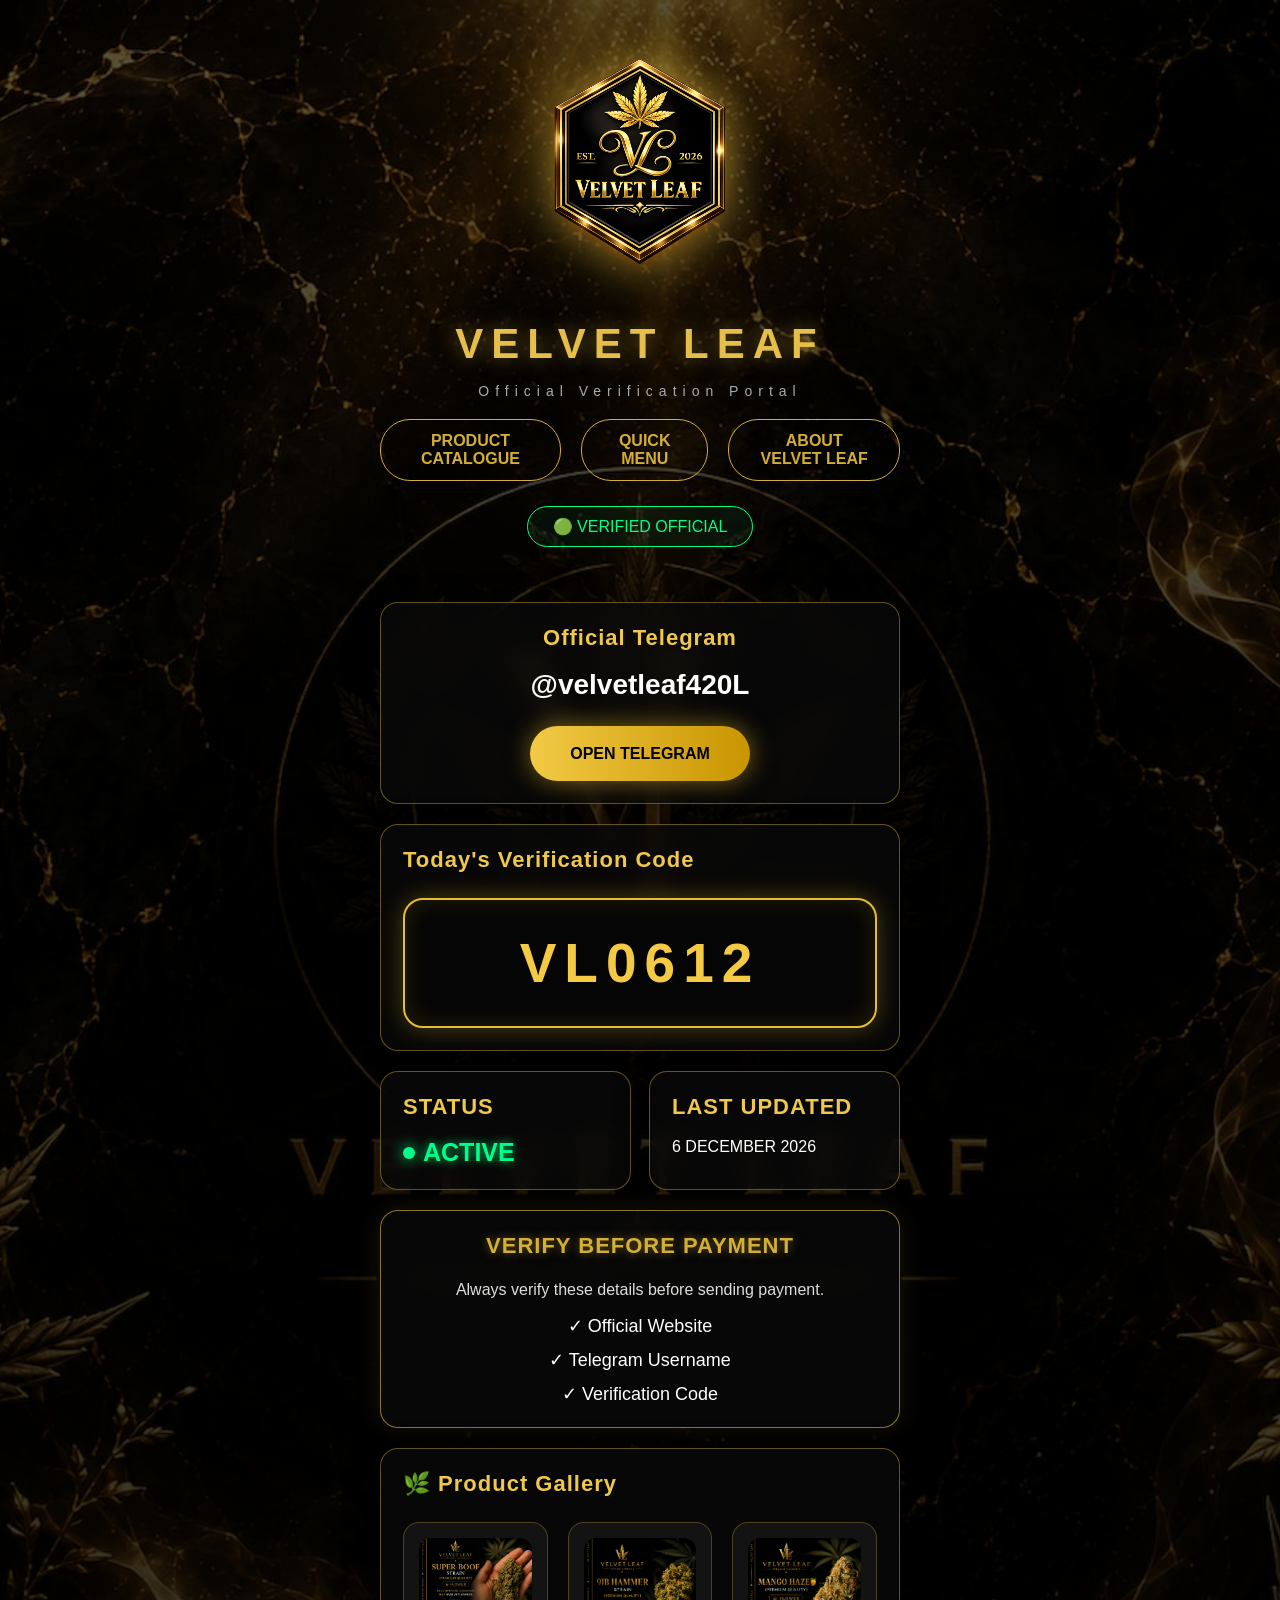
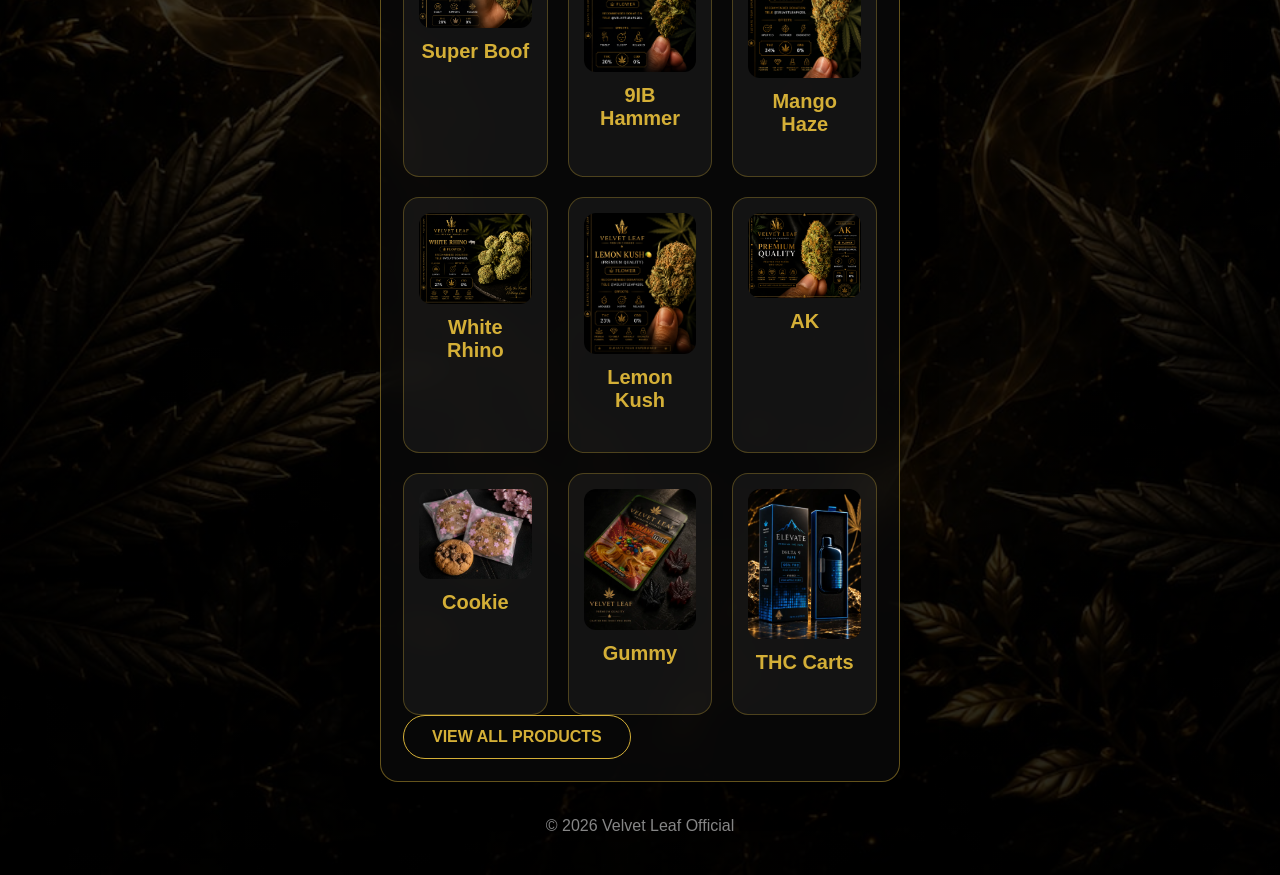
==== index.html @ d2484ee5 "Add product catalogue to homepage" ====
<!DOCTYPE html>
<html lang="en">
<head>
<meta charset="UTF-8">
<meta name="viewport" content="width=device-width, initial-scale=1.0">

<title>Velvet Leaf | Official Verification</title>

<meta name="description" content="Velvet Leaf official website. Verify official information and browse our product catalogue.">

<meta property="og:title" content="Velvet Leaf | Official Verification">
<meta property="og:description" content="Velvet Leaf official website. Verify official information and browse our product catalogue.">
<meta property="og:image" content="https://officialvelvetleaf.com/velvet-logo.png">
<meta property="og:url" content="https://officialvelvetleaf.com/">
<meta property="og:type" content="website">

<link rel="icon" type="image/png" href="velvet-logo.png">

<link rel="stylesheet" href="style.css">

<script type="application/ld+json">
{
  "@context": "https://schema.org",
  "@type": "WebSite",
  "name": "Velvet Leaf",
  "url": "https://officialvelvetleaf.com/"
}
</script>

</head>

<body>

<div class="container">

<header>

<img class="logo" src="velvet-logo.png" alt="Velvet Leaf">

<h1>
VELVET LEAF
</h1>

<p>
Official Verification Portal
</p>

<div class="nav-buttons">

<a href="/products" class="gold-btn">
PRODUCT CATALOGUE
</a>

<a href="/menu" class="gold-btn">
QUICK MENU
</a>

<a href="/about.html" class="gold-btn">
ABOUT VELVET LEAF
</a>

</div>

<div class="verified">
🟢 VERIFIED OFFICIAL
</div>

</header>

<section class="card telegram-card">

<h2>
Official Telegram
</h2>

<h3>
@velvetleaf420L
</h3>

<a class="telegram-btn" href="https://t.me/velvetleaf420L">
OPEN TELEGRAM
</a>

</section>

<section class="card">

<h2>
Today's Verification Code
</h2>

<div class="code-box" id="daily-code">
Loading...
</div>

</section>

<section class="status-grid">

<div class="card status-card">

<h2>
STATUS
</h2>

<p class="active">
<span class="status-dot"></span> ACTIVE
</p>

</div>

<div class="card status-card">

<h2>
LAST UPDATED
</h2>

<p id="updated-date">
Loading...
</p>

</div>

</section>

<section class="card verify-card">

<h2>
VERIFY BEFORE PAYMENT
</h2>

<p>
Always verify these details before sending payment.
</p>

<ul>

<li>✓ Official Website</li>

<li>✓ Telegram Username</li>

<li>✓ Verification Code</li>

</ul>

</section>

<section class="card">

<h2>🌿 Product Gallery</h2>

<div class="product-grid">

<div class="product">
<a href="/products" aria-label="View Super Boof in product catalogue">
<img src="super-boof.jpg" alt="Super Boof">
</a>
<h3>Super Boof</h3>
</div>

<div class="product">
<a href="/products" aria-label="View 9IB Hammer in product catalogue">
<img src="9ib-hammer.jpg" alt="9IB Hammer">
</a>
<h3>9IB Hammer</h3>
</div>

<div class="product">
<a href="/products" aria-label="View Mango Haze in product catalogue">
<img src="mango-haze.jpg" alt="Mango Haze">
</a>
<h3>Mango Haze</h3>
</div>

<div class="product">
<a href="/products" aria-label="View White Rhino in product catalogue">
<img src="white-rhino.jpg" alt="White Rhino">
</a>
<h3>White Rhino</h3>
</div>

<div class="product">
<a href="/products" aria-label="View Lemon Kush in product catalogue">
<img src="lemon-kush.jpg" alt="Lemon Kush">
</a>
<h3>Lemon Kush</h3>
</div>

<div class="product">
<a href="/products" aria-label="View AK in product catalogue">
<img src="ak.jpg" alt="AK">
</a>
<h3>AK</h3>
</div>

<div class="product">
<a href="/products" aria-label="View Cookie in product catalogue">
<img src="cookie.jpg" alt="Cookie">
</a>
<h3>Cookie</h3>
</div>

<div class="product">
<a href="/products" aria-label="View Gummy in product catalogue">
<img src="gummy.jpg" alt="Gummy">
</a>
<h3>Gummy</h3>
</div>

<div class="product">
<a href="/products" aria-label="View THC Carts in product catalogue">
<img src="thc-carts.jpg" alt="THC Carts">
</a>
<h3>THC Carts</h3>
</div>

</div>

<a href="/products" class="gold-btn">
VIEW ALL PRODUCTS
</a>

</section>

<footer>

© 2026 Velvet Leaf Official

</footer>

</div>

<script src="script.js"></script>

</body>

</html>
---- style.css ----
*{
    margin:0;
    padding:0;
    box-sizing:border-box;
}

body{

    min-height:100vh;

    background:
linear-gradient(
rgba(0,0,0,0.65),
rgba(0,0,0,0.85)
),
url("background.jpg");

background-size: cover;
background-position: center top;
background-repeat: no-repeat;

    font-family:
    Arial,
    Helvetica,
    sans-serif;

    color:white;

    display:flex;
    justify-content:center;

    padding:40px 18px;

}


.container{

    width:100%;
    max-width:520px;

}


/* HEADER */

header{

    text-align:center;

    margin-bottom:55px;

}


.logo{

width:280px;
height:auto;

    filter:
    drop-shadow(0 0 20px #d9b441);

    margin-bottom:15px;

}


h1{

    font-size:42px;

    letter-spacing:8px;

    color:#e6bf4b;

    text-shadow:
    0 0 20px rgba(230,191,75,.5);

}


header p{

    margin-top:15px;

    letter-spacing:6px;

    color:#aaa;

    font-size:14px;

}


.verified{

    margin-top:25px;

    display:inline-block;

    padding:10px 25px;

    border-radius:30px;

    border:1px solid #00ff88;

    color:#00ff88;

    background:
    rgba(0,255,136,.05);

}



/* CARDS */


.card{

background:rgba(10,10,10,0.72);

backdrop-filter:blur(12px);
-webkit-backdrop-filter:blur(12px);

border:1px solid rgba(212,175,55,0.45);

border-radius:18px;

padding:22px;

margin-bottom:20px;

box-shadow:
0 10px 35px rgba(0,0,0,0.45);

}


.card h2{

    color:#f0c84b;

    font-size:22px;

    margin-bottom:18px;

    letter-spacing:1px;

}


.card h3{

    font-size:28px;

    margin-bottom:25px;

}



/* TELEGRAM BUTTON */


.telegram-btn{

    display:inline-flex;

    justify-content:center;

    align-items:center;

    width:220px;

    height:55px;

    border-radius:40px;

    background:
    linear-gradient(
    90deg,
    #f2ca45,
    #c99500
    );

    color:#000;

    font-weight:bold;

    text-decoration:none;

    box-shadow:
    0 0 25px rgba(240,190,40,.5);

}

.telegram-card{
    text-align:center;
}

/* CODE */


.code-box{

    margin-top:25px;

    height:130px;

    display:flex;

    align-items:center;

    justify-content:center;

    border-radius:20px;

    border:2px solid #e5bd32;

    background:#050505;

    color:#f4ca45;

    font-size:55px;

    font-weight:bold;

    letter-spacing:8px;

    box-shadow:
    inset 0 0 25px rgba(240,190,40,.15),
    0 0 25px rgba(240,190,40,.3);

}



/* STATUS */


.status-grid{

    display:grid;

    grid-template-columns:1fr 1fr;

    gap:18px;

}


.active{
    color:#00ff88;
    font-size:25px;
    font-weight:bold;
    display:flex;
    align-items:center;
    gap:8px;
    text-shadow:
    0 0 10px rgba(0,255,136,0.8);
}
.status-dot{
    width:12px;
    height:12px;
    background:#00ff88;
    border-radius:50%;
    display:inline-block;
    vertical-align:middle;
    box-shadow:0 0 15px #00ff88;
    animation:pulse 1.5s infinite;
}

@keyframes pulse{
    0%{
        transform:scale(1);
        opacity:1;
    }
    50%{
        transform:scale(1.4);
        opacity:.5;
    }
    100%{
        transform:scale(1);
        opacity:1;
    }
}

.verify-card{
    background:rgba(10,10,10,0.75);
    backdrop-filter:blur(12px);
    -webkit-backdrop-filter:blur(12px);
    border:1px solid rgba(212,175,55,0.65);
    border-radius:18px;
    padding:22px;
    box-shadow:
    0 0 25px rgba(212,175,55,0.12);
}

    .verify-card h2{
    color:#d4af37;
    text-shadow:0 0 10px rgba(212,175,55,.5);
    text-align:center;
}
        

    .verify-card p{
    text-align:center;

    color:#ddd;

    line-height:1.6;

}

.telegram-card h2,
.telegram-card h3{
    text-align:center;
}

.verify-card ul{
    padding-left:0;
    text-align:center;
    
}

.verify-card li{

    text-align:center;
    list-style:none;
    
    margin-top:12px;

    font-size:18px;

}



footer{

    text-align:center;

    color:#888;

    margin-top:35px;

}



/* MOBILE FIX */

@media(max-width:600px){

    body{
  background-image:
  linear-gradient(
  rgba(0,0,0,0.65),
  rgba(0,0,0,0.85)
  ),
  url("background.jpg") !important;

  background-size: cover;
  background-position: center top;
  background-repeat: no-repeat;
}


body{

    padding:25px 14px;

}


.logo{

    width:280px !important;
    max-width:90vw;
    height:auto;
}

.product-grid{
    grid-template-columns: 1fr !important;
}
    
h1{

    font-size:30px;

    letter-spacing:5px;

}


.card{

    padding:24px;

    border-radius:22px;

}


.card h2{

    font-size:20px;

}


.card h3{

    font-size:24px;

}


.code-box{
    background:rgba(0,0,0,0.75);
    border:2px solid rgba(212,175,55,0.9);
    border-radius:16px;
    height:120px;
    padding:28px 20px;
    text-align:center;
    font-size:42px;
    font-weight:800;
    letter-spacing:8px;
    color:#d4af37;
    text-shadow:
    0 0 10px rgba(212,175,55,0.8);
    box-shadow:
    inset 0 0 25px rgba(212,175,55,0.15),
    0 0 25px rgba(212,175,55,0.35);
}

    width:100%;

}


}
/* iOS SAFARI FINAL FIX */

html,body{
    width:100%;
    max-width:100%;
    overflow-x:hidden;
}

@media(max-width:600px){

.container{
    width:100%;
    max-width:100%;
}

header{
    width:100%;
    padding:0 15px;
}

.logo{
    font-size:45px;
}

h1{
    font-size:28px;
    letter-spacing:3px;
    white-space:nowrap;
}

header p{
    font-size:12px;
    letter-spacing:3px;
}

.verified{
    font-size:14px;
    padding:8px 18px;
}

.card{
    width:100%;
}

}

/* LOGO DESKTOP FIX */

.logo{
    display:block;
    width:260px;
    max-width:80%;
    margin:0 auto 20px auto;
}

header{
    text-align:center;
}
/* PREMIUM LOGO EFFECT */

.logo{
    filter: drop-shadow(0 0 25px rgba(212,175,55,0.8));
    animation: logoGlow 3s ease-in-out infinite;
}

@keyframes logoGlow{

    0%{
        filter: drop-shadow(0 0 15px rgba(212,175,55,0.5));
    }

    50%{
        filter: drop-shadow(0 0 35px rgba(212,175,55,1));
    }

    100%{
        filter: drop-shadow(0 0 15px rgba(212,175,55,0.5));
    }

}
/* PREMIUM BACKGROUND */

/* PREMIUM BACKGROUND */

body{
background-image:
linear-gradient(
rgba(0,0,0,0.65),
rgba(0,0,0,0.85)
),
url("background.jpg");

background-size:cover;
background-position:center top;
background-repeat:no-repeat;
}

.product-grid{
display:grid;
grid-template-columns:repeat(auto-fit,minmax(140px,1fr));
gap:20px;
margin-top:25px;
}

.product{
background:rgba(255,255,255,.05);
border:1px solid rgba(212,175,55,.3);
border-radius:16px;
padding:15px;
text-align:center;
transition:.3s;
}

.product:hover{
transform:translateY(-5px);
border-color:#d4af37;
}

.product img{
width:100%;
border-radius:12px;
display:block;
}

.product h3{
margin-top:12px;
color:#d4af37;
font-size:20px;
}

.gold-link {
    color: #d4af37;
    text-decoration: none;
    font-weight: 600;
    transition: 0.3s ease;
}

.gold-link:hover {
    color: #ffd700;
    text-shadow: 0 0 10px #d4af37;
}

.nav-buttons{
display:flex;
justify-content:center;
gap:20px;
margin-top:20px;
}

.gold-btn{
display:inline-block;
padding:12px 28px;
border:1px solid #d4af37;
border-radius:30px;
color:#d4af37;
text-decoration:none;
font-weight:600;
transition:0.3s ease;
}

.gold-btn:hover{
background:#d4af37;
color:#000;
box-shadow:0 0 15px #d4af37;
}

.menu-image{
display:flex;
justify-content:center;
margin:30px auto;
}

.menu-image img{
width:90%;
max-width:600px;
border-radius:16px;
border:1px solid #d4af37;
box-shadow:0 0 20px rgba(212,175,55,0.3);
}

@media (max-width:600px){

.menu-image img{
width:100%;
max-width:100%;
height:auto;
border-radius:12px;
}

.menu-image{
margin:20px auto;
padding:0 10px;
}

html {
  scroll-behavior: smooth;
}

.menu-section {
  border-bottom: 1px solid rgba(212, 175, 55, 0.5);
  padding-bottom: 25px;
  margin-bottom: 25px;
}

.menu-item {
  transition: all 0.3s ease;
}

.menu-item:hover {
  transform: translateY(-5px);
  box-shadow: 0 8px 25px rgba(212, 175, 55, 0.35);
}

body {
  font-family: "Inter", Arial, sans-serif;
}

h1, h2, h3 {
  font-family: "Playfair Display", Georgia, serif;
  letter-spacing: 1px;
}

body {
  background-color: #000;
  background-image:
    radial-gradient(circle, rgba(212,175,55,0.12) 1px, transparent 1px);
  background-size: 45px 45px;
}

.gold-btn {
  transition: all 0.3s ease;
}

.gold-btn:hover {
  transform: translateY(-5px);
  box-shadow: 0 8px 25px rgba(212,175,55,0.35);
}
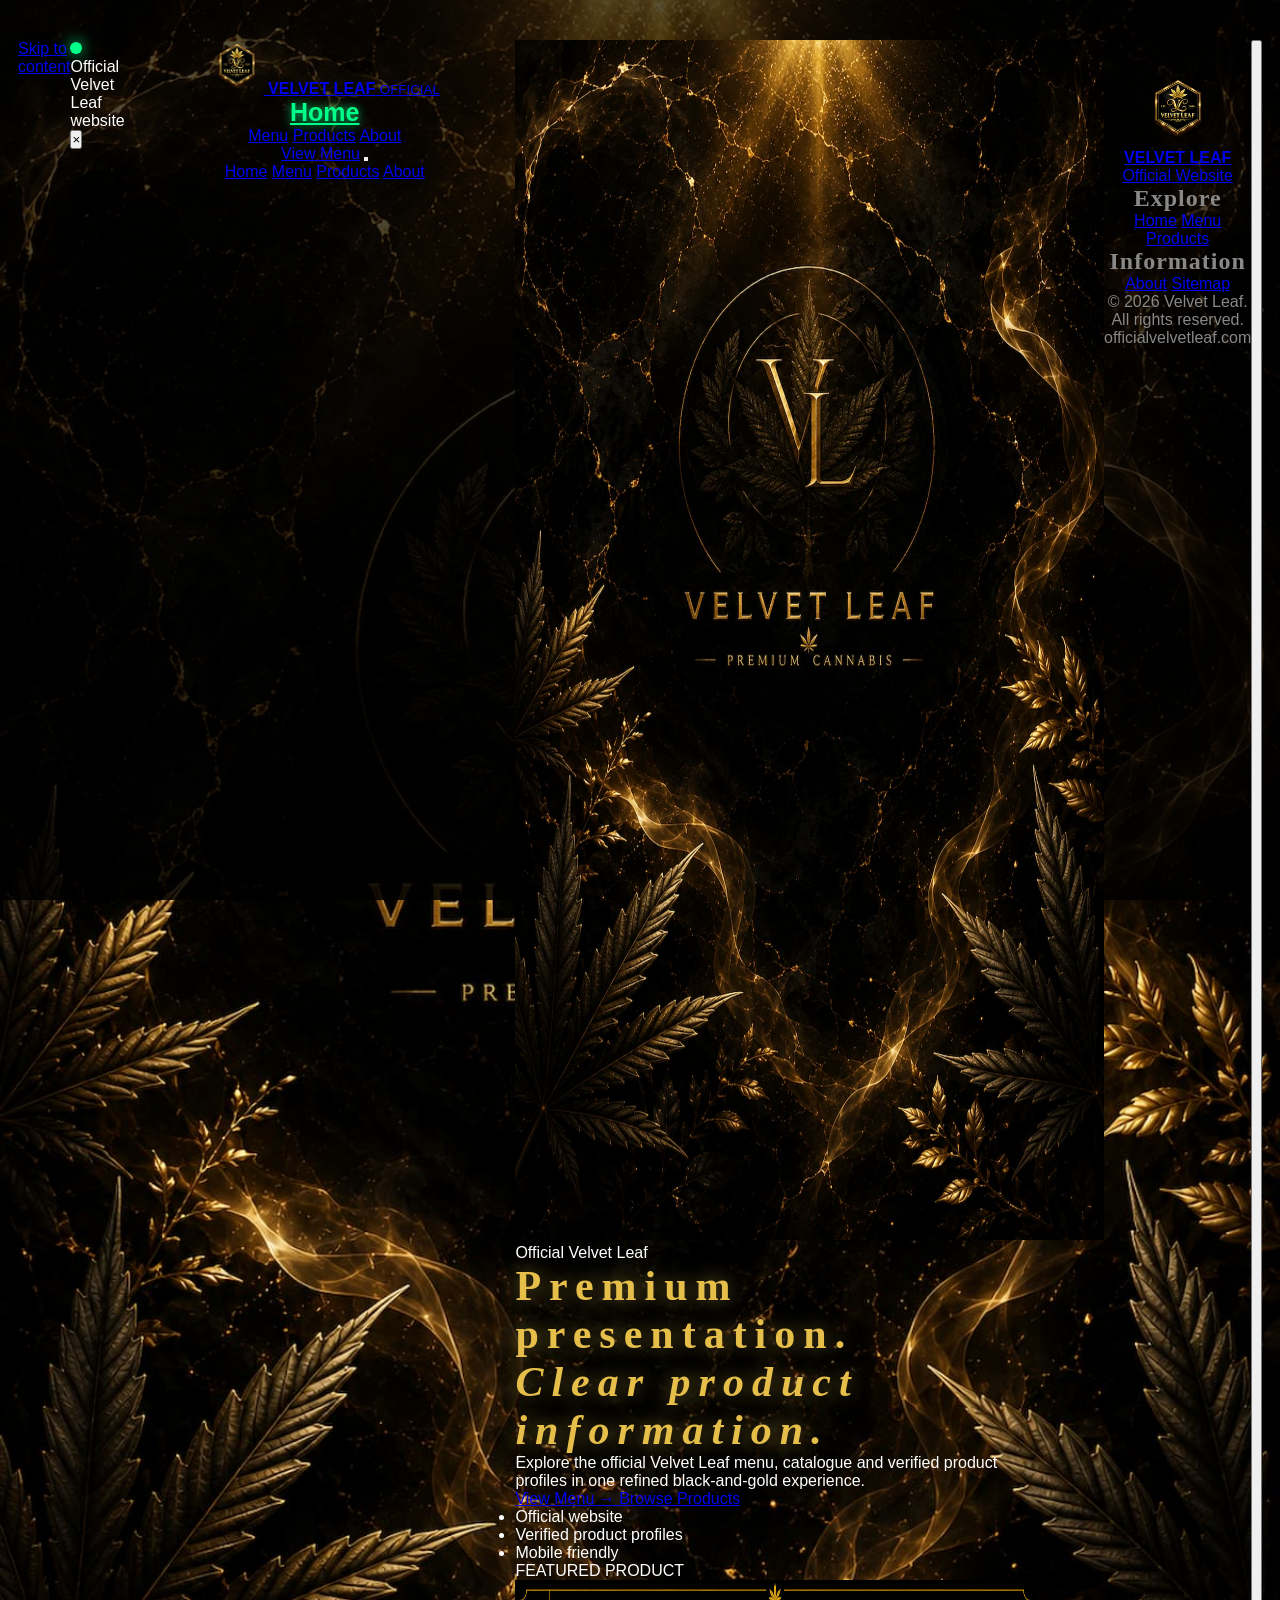
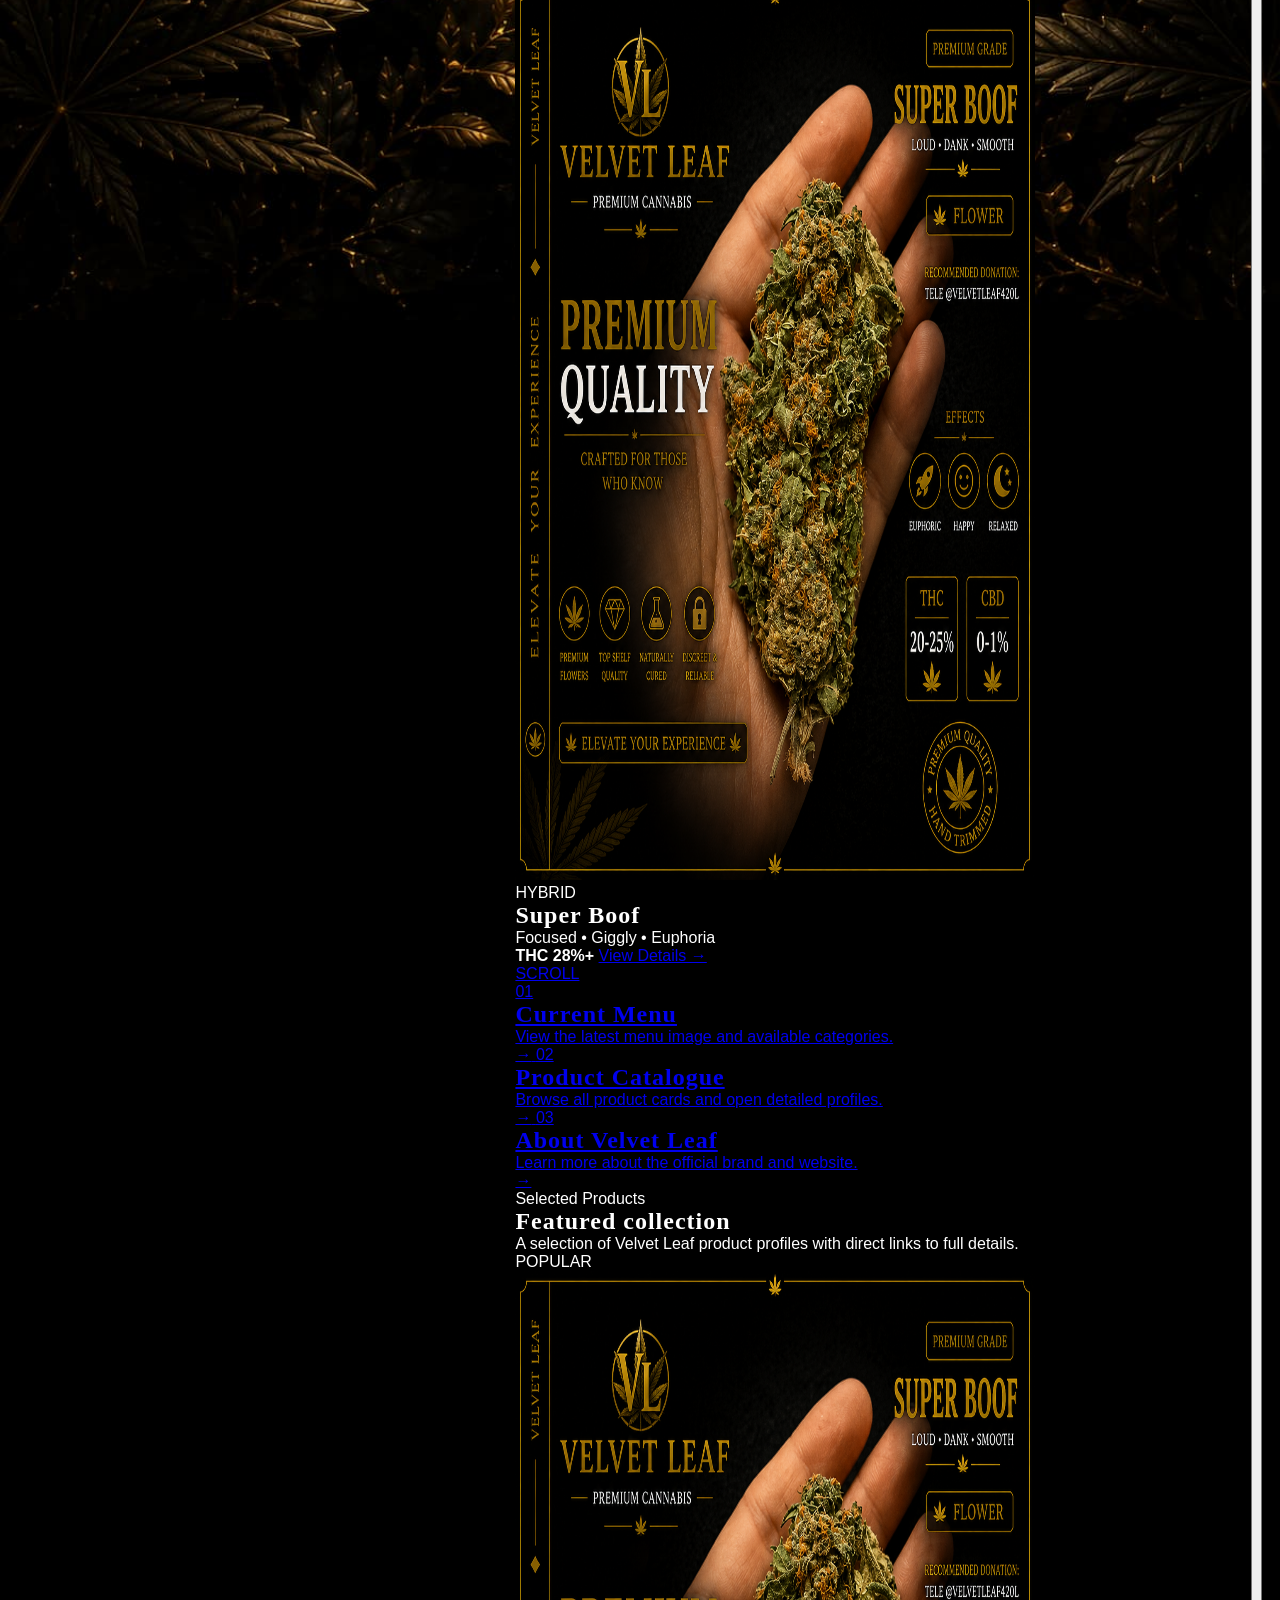
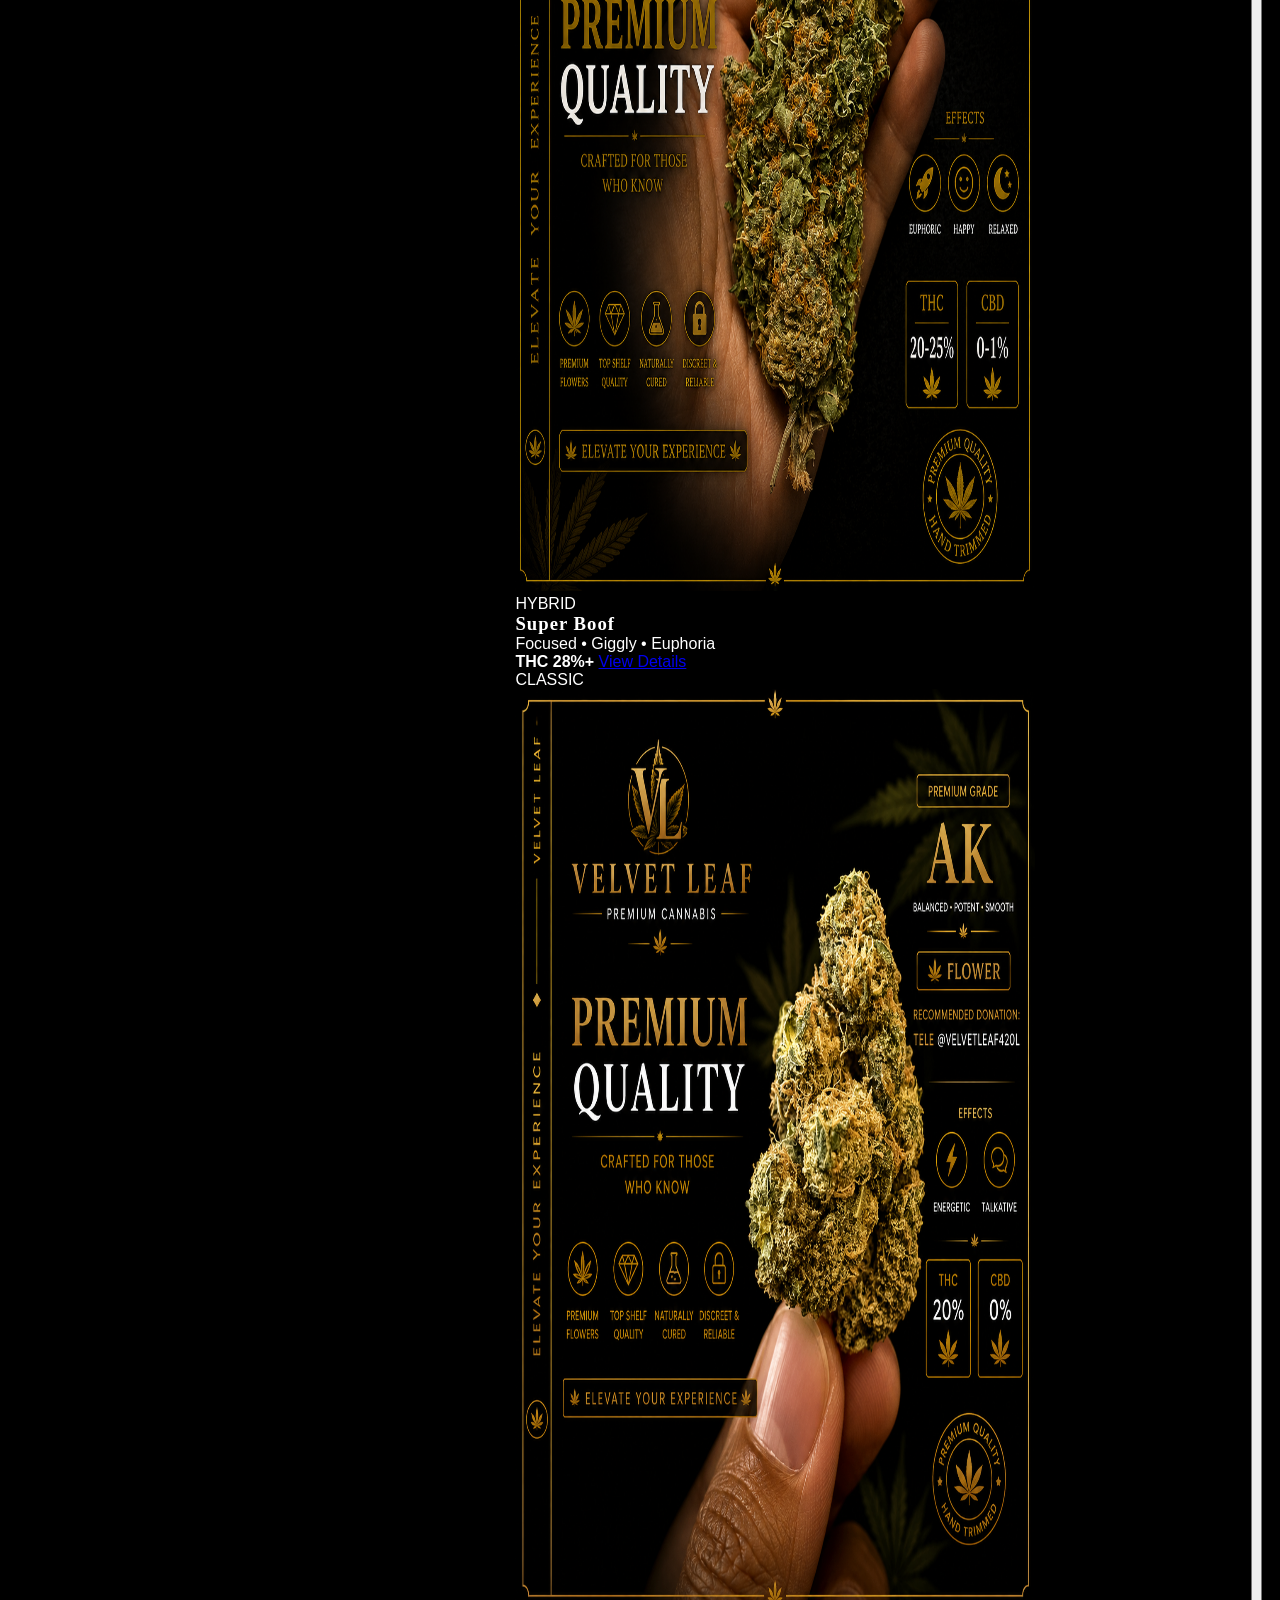
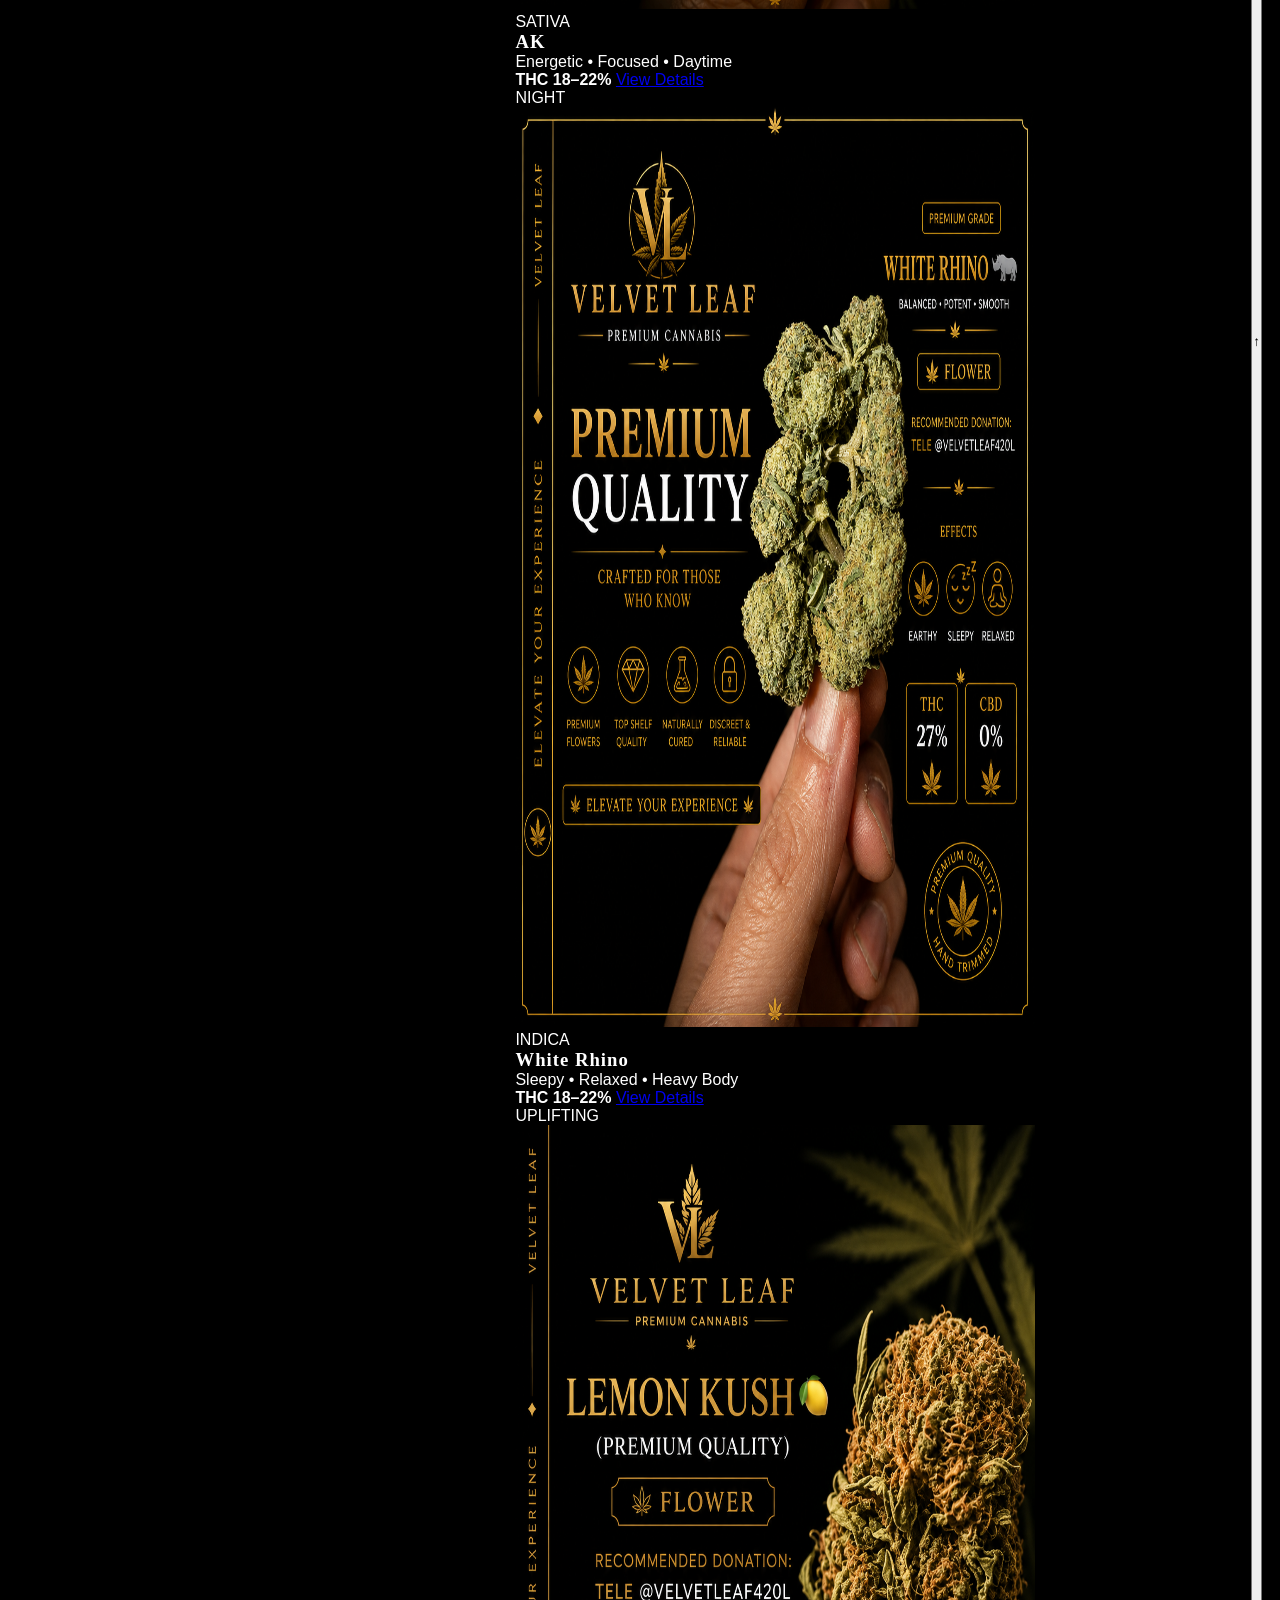
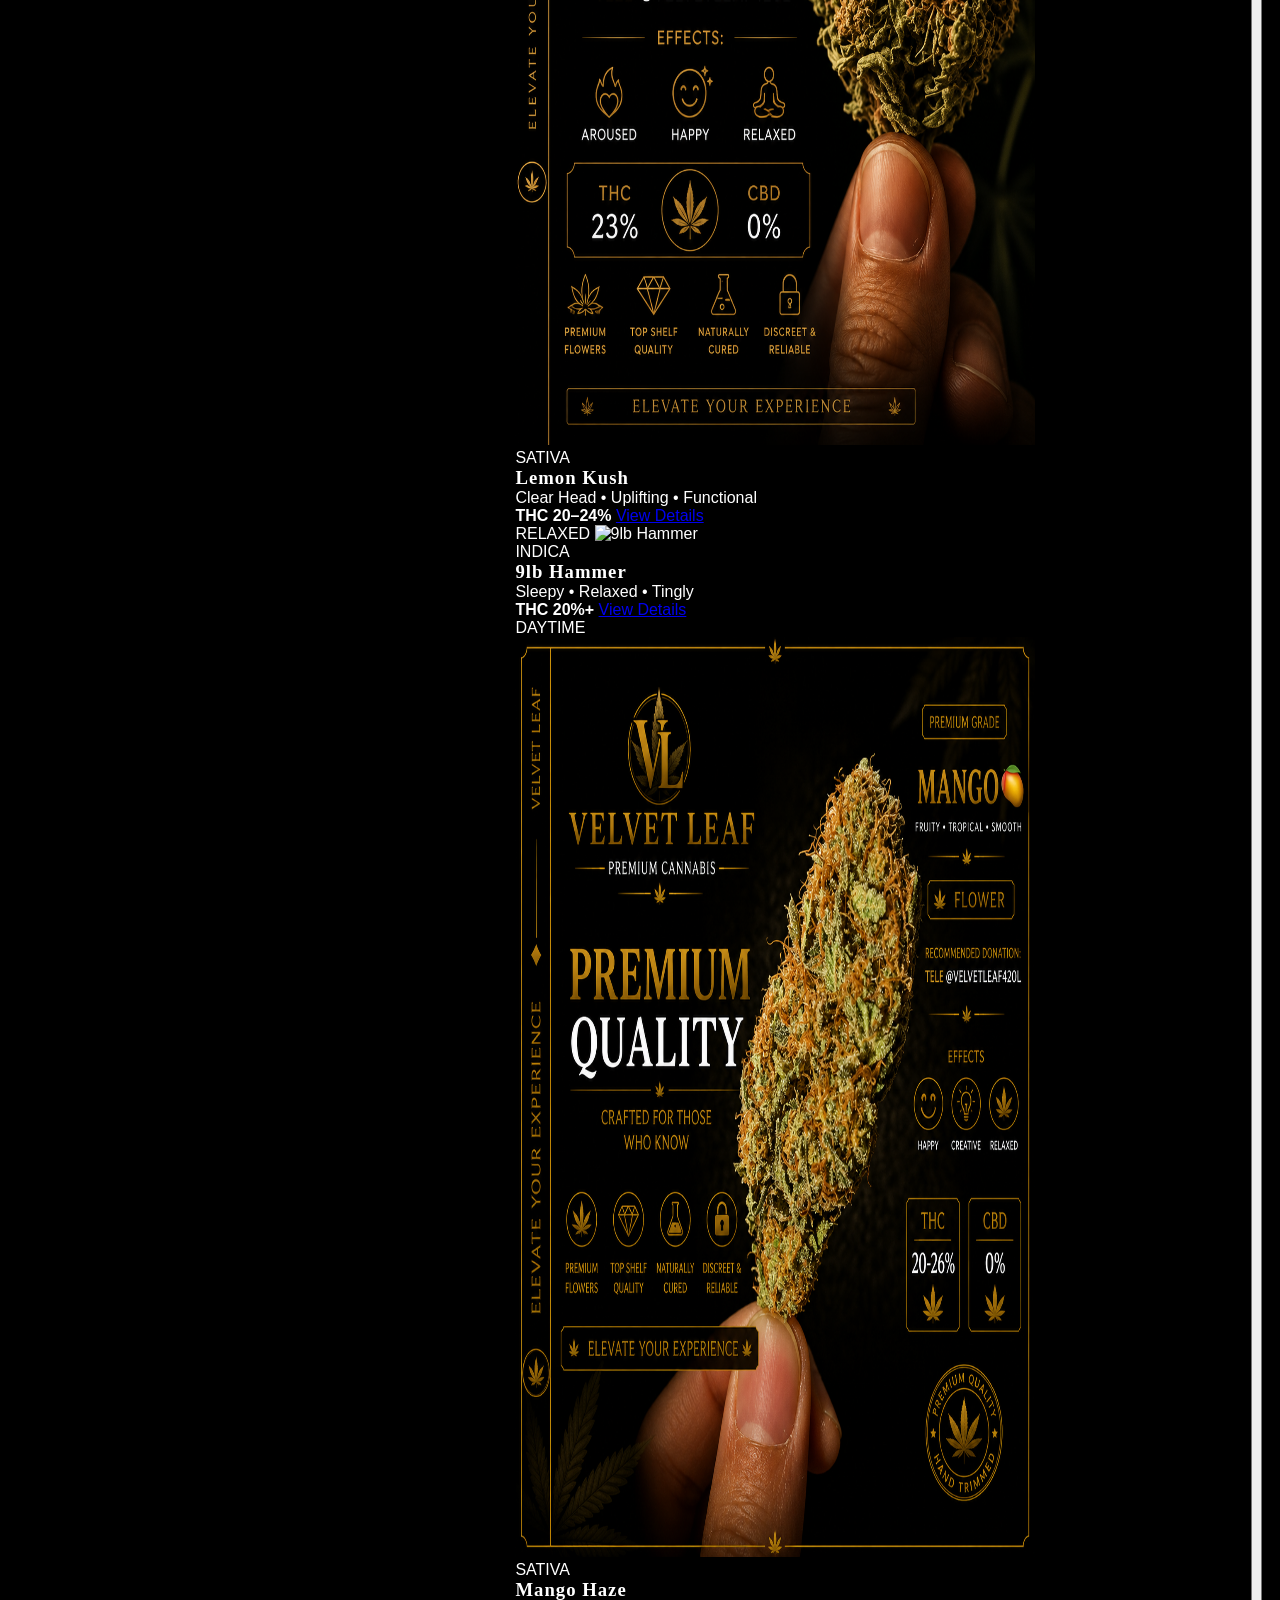
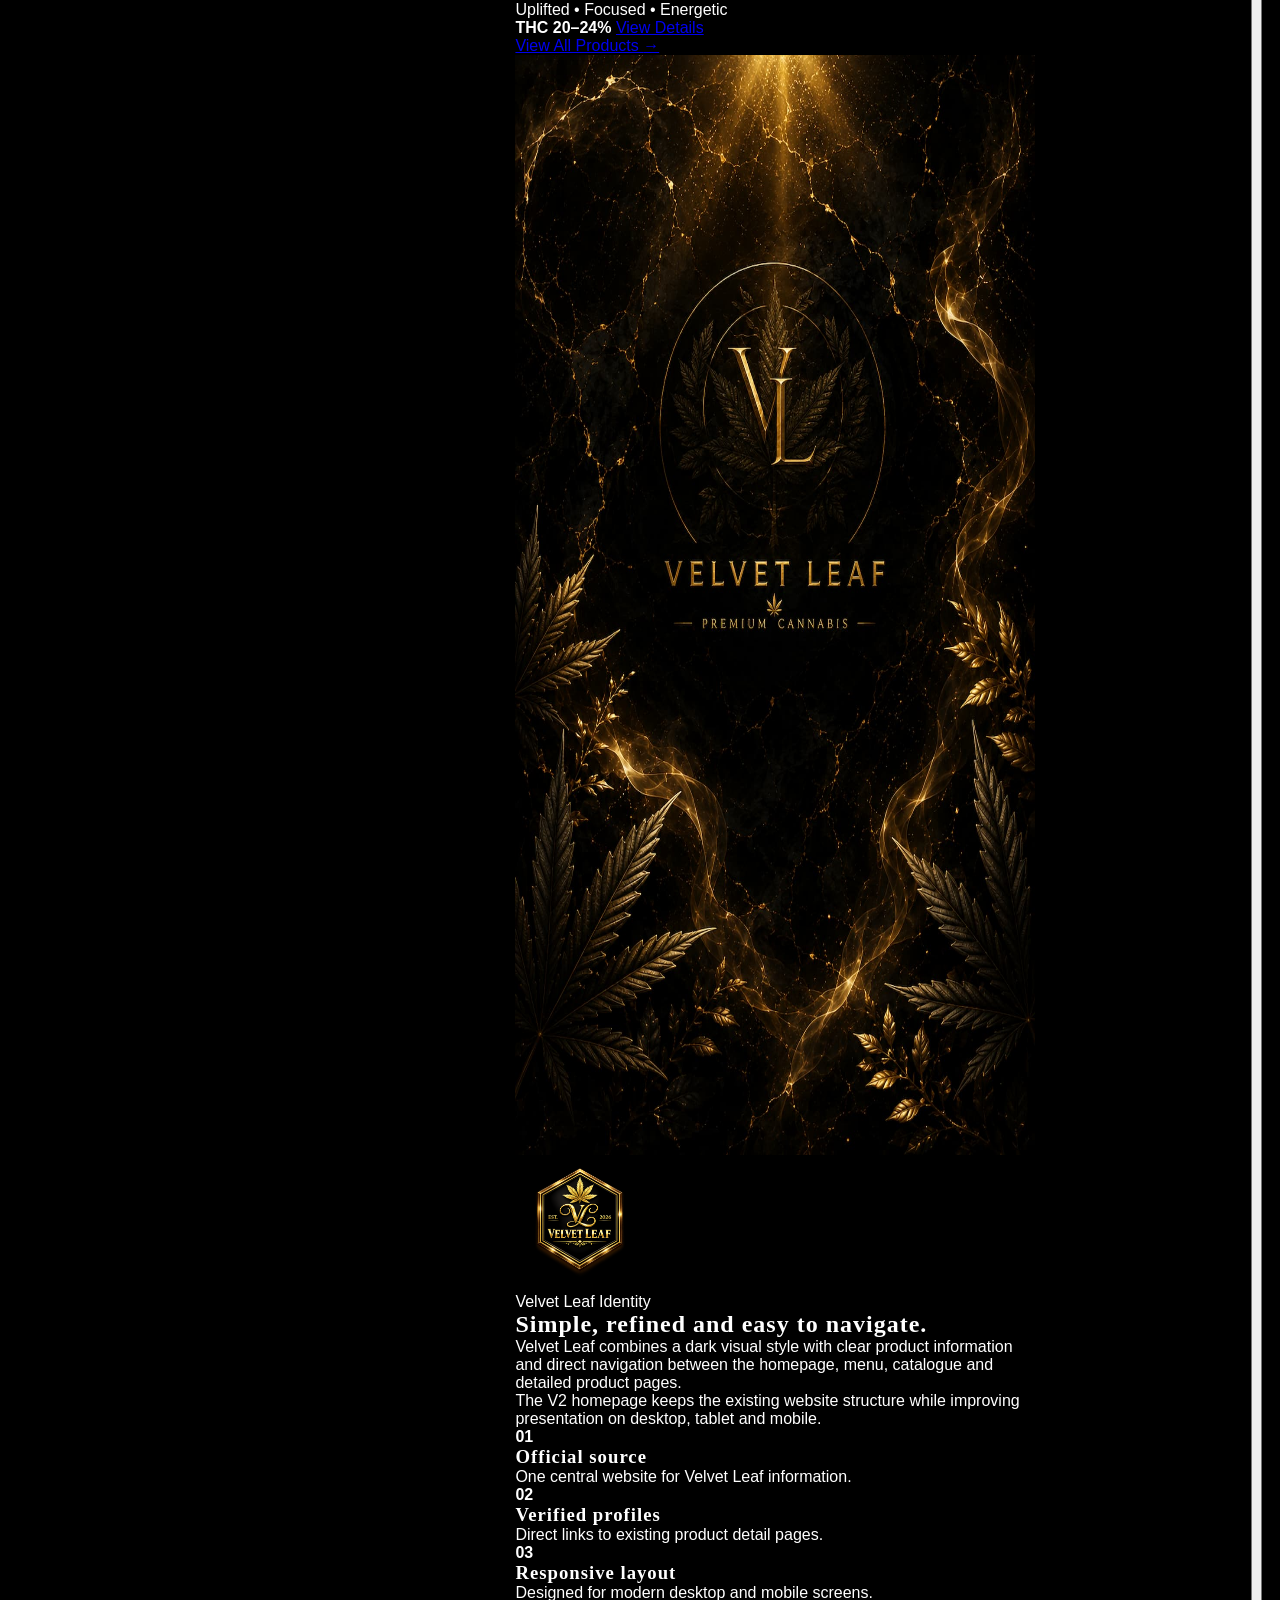
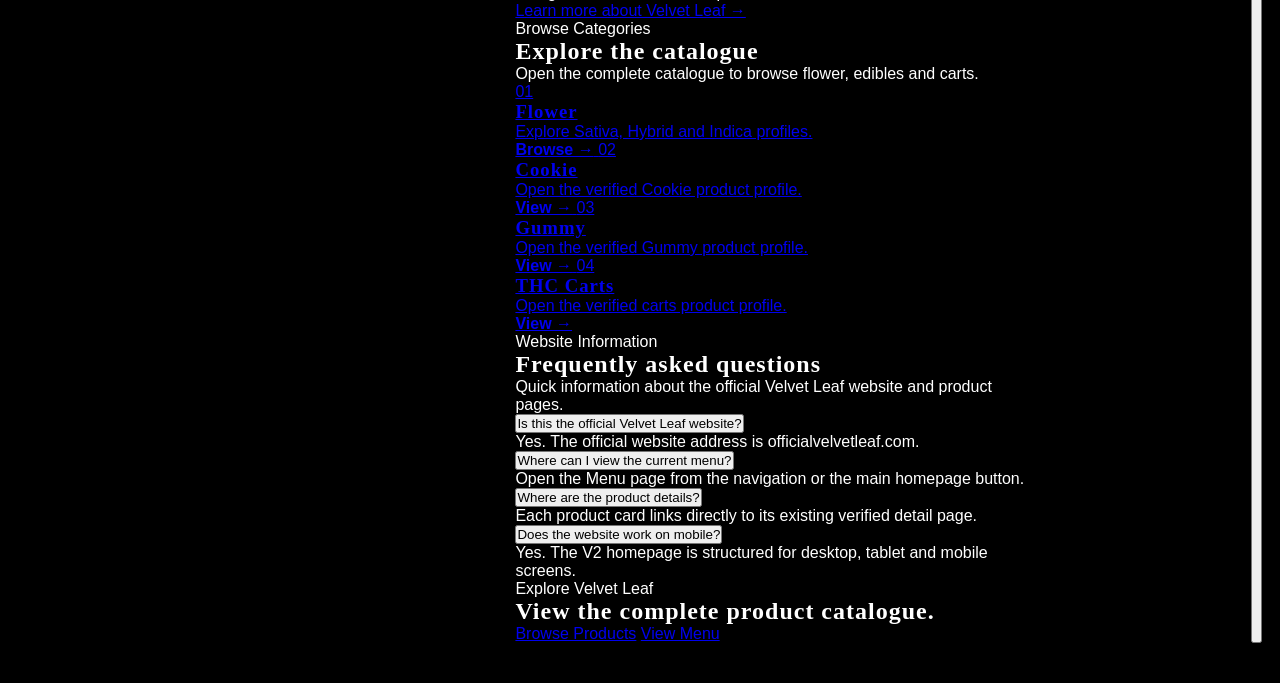
==== commit b3e50296: "Add files via upload" ====
--- a/index.html
+++ b/index.html
@@ -1,237 +1,579 @@
 <!DOCTYPE html>
 <html lang="en">
 <head>
-<meta charset="UTF-8">
-<meta name="viewport" content="width=device-width, initial-scale=1.0">
-
-<title>Velvet Leaf | Official Verification</title>
-
-<meta name="description" content="Velvet Leaf official website. Verify official information and browse our product catalogue.">
-
-<meta property="og:title" content="Velvet Leaf | Official Verification">
-<meta property="og:description" content="Velvet Leaf official website. Verify official information and browse our product catalogue.">
-<meta property="og:image" content="https://officialvelvetleaf.com/velvet-logo.png">
-<meta property="og:url" content="https://officialvelvetleaf.com/">
-<meta property="og:type" content="website">
-
-<link rel="icon" type="image/png" href="velvet-logo.png">
-
-<link rel="stylesheet" href="style.css">
-
-<script type="application/ld+json">
-{
-  "@context": "https://schema.org",
-  "@type": "WebSite",
-  "name": "Velvet Leaf",
-  "url": "https://officialvelvetleaf.com/"
-}
-</script>
-
+  <meta charset="UTF-8">
+  <meta name="viewport" content="width=device-width, initial-scale=1, viewport-fit=cover">
+
+  <title>Velvet Leaf | Official Website</title>
+  <meta name="description" content="Official Velvet Leaf website. Explore the menu, product catalogue, verified product profiles and brand information.">
+  <meta name="robots" content="index, follow, max-image-preview:large">
+  <meta name="theme-color" content="#080808">
+
+  <link rel="canonical" href="https://officialvelvetleaf.com/">
+  <link rel="icon" href="velvet-logo.png" type="image/png">
+  <link rel="apple-touch-icon" href="velvet-logo.png">
+
+  <meta property="og:type" content="website">
+  <meta property="og:url" content="https://officialvelvetleaf.com/">
+  <meta property="og:title" content="Velvet Leaf | Official Website">
+  <meta property="og:description" content="Explore the official Velvet Leaf menu, product catalogue and verified product profiles.">
+  <meta property="og:image" content="https://officialvelvetleaf.com/background.jpg">
+  <meta property="og:site_name" content="Velvet Leaf">
+
+  <meta name="twitter:card" content="summary_large_image">
+  <meta name="twitter:title" content="Velvet Leaf | Official Website">
+  <meta name="twitter:description" content="Explore the official Velvet Leaf menu, product catalogue and verified product profiles.">
+  <meta name="twitter:image" content="https://officialvelvetleaf.com/background.jpg">
+
+  <link rel="preconnect" href="https://fonts.googleapis.com">
+  <link rel="preconnect" href="https://fonts.gstatic.com" crossorigin>
+  <link href="https://fonts.googleapis.com/css2?family=Cormorant+Garamond:wght@600;700&family=Inter:wght@400;500;600;700&display=swap" rel="stylesheet">
+
+  <link rel="stylesheet" href="style.css">
+
+  <script type="application/ld+json">
+  {
+    "@context": "https://schema.org",
+    "@graph": [
+      {
+        "@type": "Organization",
+        "@id": "https://officialvelvetleaf.com/#organization",
+        "name": "Velvet Leaf",
+        "url": "https://officialvelvetleaf.com/",
+        "logo": "https://officialvelvetleaf.com/velvet-logo.png"
+      },
+      {
+        "@type": "WebSite",
+        "@id": "https://officialvelvetleaf.com/#website",
+        "url": "https://officialvelvetleaf.com/",
+        "name": "Velvet Leaf",
+        "publisher": {
+          "@id": "https://officialvelvetleaf.com/#organization"
+        },
+        "inLanguage": "en-AU"
+      }
+    ]
+  }
+  </script>
 </head>
 
 <body>
-
-<div class="container">
-
-<header>
-
-<img class="logo" src="velvet-logo.png" alt="Velvet Leaf">
-
-<h1>
-VELVET LEAF
-</h1>
-
-<p>
-Official Verification Portal
-</p>
-
-<div class="nav-buttons">
-
-<a href="/products" class="gold-btn">
-PRODUCT CATALOGUE
-</a>
-
-<a href="/menu" class="gold-btn">
-QUICK MENU
-</a>
-
-<a href="/about.html" class="gold-btn">
-ABOUT VELVET LEAF
-</a>
-
-</div>
-
-<div class="verified">
-🟢 VERIFIED OFFICIAL
-</div>
-
-</header>
-
-<section class="card telegram-card">
-
-<h2>
-Official Telegram
-</h2>
-
-<h3>
-@velvetleaf420L
-</h3>
-
-<a class="telegram-btn" href="https://t.me/velvetleaf420L">
-OPEN TELEGRAM
-</a>
-
-</section>
-
-<section class="card">
-
-<h2>
-Today's Verification Code
-</h2>
-
-<div class="code-box" id="daily-code">
-Loading...
-</div>
-
-</section>
-
-<section class="status-grid">
-
-<div class="card status-card">
-
-<h2>
-STATUS
-</h2>
-
-<p class="active">
-<span class="status-dot"></span> ACTIVE
-</p>
-
-</div>
-
-<div class="card status-card">
-
-<h2>
-LAST UPDATED
-</h2>
-
-<p id="updated-date">
-Loading...
-</p>
-
-</div>
-
-</section>
-
-<section class="card verify-card">
-
-<h2>
-VERIFY BEFORE PAYMENT
-</h2>
-
-<p>
-Always verify these details before sending payment.
-</p>
-
-<ul>
-
-<li>✓ Official Website</li>
-
-<li>✓ Telegram Username</li>
-
-<li>✓ Verification Code</li>
-
-</ul>
-
-</section>
-
-<section class="card">
-
-<h2>🌿 Product Gallery</h2>
-
-<div class="product-grid">
-
-<div class="product">
-<a href="/products" aria-label="View Super Boof in product catalogue">
-<img src="super-boof.jpg" alt="Super Boof">
-</a>
-<h3>Super Boof</h3>
-</div>
-
-<div class="product">
-<a href="/products" aria-label="View 9IB Hammer in product catalogue">
-<img src="9ib-hammer.jpg" alt="9IB Hammer">
-</a>
-<h3>9IB Hammer</h3>
-</div>
-
-<div class="product">
-<a href="/products" aria-label="View Mango Haze in product catalogue">
-<img src="mango-haze.jpg" alt="Mango Haze">
-</a>
-<h3>Mango Haze</h3>
-</div>
-
-<div class="product">
-<a href="/products" aria-label="View White Rhino in product catalogue">
-<img src="white-rhino.jpg" alt="White Rhino">
-</a>
-<h3>White Rhino</h3>
-</div>
-
-<div class="product">
-<a href="/products" aria-label="View Lemon Kush in product catalogue">
-<img src="lemon-kush.jpg" alt="Lemon Kush">
-</a>
-<h3>Lemon Kush</h3>
-</div>
-
-<div class="product">
-<a href="/products" aria-label="View AK in product catalogue">
-<img src="ak.jpg" alt="AK">
-</a>
-<h3>AK</h3>
-</div>
-
-<div class="product">
-<a href="/products" aria-label="View Cookie in product catalogue">
-<img src="cookie.jpg" alt="Cookie">
-</a>
-<h3>Cookie</h3>
-</div>
-
-<div class="product">
-<a href="/products" aria-label="View Gummy in product catalogue">
-<img src="gummy.jpg" alt="Gummy">
-</a>
-<h3>Gummy</h3>
-</div>
-
-<div class="product">
-<a href="/products" aria-label="View THC Carts in product catalogue">
-<img src="thc-carts.jpg" alt="THC Carts">
-</a>
-<h3>THC Carts</h3>
-</div>
-
-</div>
-
-<a href="/products" class="gold-btn">
-VIEW ALL PRODUCTS
-</a>
-
-</section>
-
-<footer>
-
-© 2026 Velvet Leaf Official
-
-</footer>
-
-</div>
-
-<script src="script.js"></script>
-
+  <a class="skip-link" href="#main-content">Skip to content</a>
+
+  <div class="announcement-bar" id="announcementBar">
+    <div class="container announcement-inner">
+      <p>
+        <span class="status-dot" aria-hidden="true"></span>
+        Official Velvet Leaf website
+      </p>
+      <button id="closeAnnouncement" type="button" aria-label="Close announcement">×</button>
+    </div>
+  </div>
+
+  <header class="site-header" id="siteHeader">
+    <div class="container header-inner">
+      <a class="brand" href="index.html" aria-label="Velvet Leaf home">
+        <img src="velvet-logo.png" alt="Velvet Leaf logo" width="54" height="54">
+        <span class="brand-text">
+          <strong>VELVET LEAF</strong>
+          <small>OFFICIAL</small>
+        </span>
+      </a>
+
+      <nav class="desktop-nav" aria-label="Main navigation">
+        <a href="index.html" class="active">Home</a>
+        <a href="menu.html">Menu</a>
+        <a href="products.html">Products</a>
+        <a href="about.html">About</a>
+      </nav>
+
+      <div class="header-actions">
+        <a class="header-button" href="menu.html">View Menu</a>
+
+        <button
+          class="menu-toggle"
+          id="menuToggle"
+          type="button"
+          aria-label="Open navigation"
+          aria-expanded="false"
+          aria-controls="mobileMenu"
+        >
+          <span></span>
+          <span></span>
+          <span></span>
+        </button>
+      </div>
+    </div>
+
+    <nav class="mobile-menu" id="mobileMenu" aria-label="Mobile navigation">
+      <a href="index.html">Home</a>
+      <a href="menu.html">Menu</a>
+      <a href="products.html">Products</a>
+      <a href="about.html">About</a>
+    </nav>
+  </header>
+
+  <main id="main-content">
+
+    <section class="hero" id="home">
+      <div class="hero-background">
+        <img src="background.jpg" alt="" width="1920" height="1200" fetchpriority="high">
+        <div class="hero-overlay"></div>
+      </div>
+
+      <div class="container hero-layout">
+        <div class="hero-copy">
+          <p class="eyebrow">
+            <span></span>
+            Official Velvet Leaf
+          </p>
+
+          <h1>
+            Premium presentation.<br>
+            <em>Clear product information.</em>
+          </h1>
+
+          <p class="hero-description">
+            Explore the official Velvet Leaf menu, catalogue and verified product profiles in one refined black-and-gold experience.
+          </p>
+
+          <div class="hero-actions">
+            <a class="button button-primary" href="menu.html">
+              View Menu
+              <span aria-hidden="true">→</span>
+            </a>
+
+            <a class="button button-secondary" href="products.html">
+              Browse Products
+            </a>
+          </div>
+
+          <ul class="hero-highlights">
+            <li>Official website</li>
+            <li>Verified product profiles</li>
+            <li>Mobile friendly</li>
+          </ul>
+        </div>
+
+        <article class="hero-feature-card">
+          <div class="hero-card-label">FEATURED PRODUCT</div>
+
+          <img
+            src="super-boof.jpg"
+            alt="Super Boof"
+            width="760"
+            height="900"
+            loading="eager"
+          >
+
+          <div class="hero-feature-content">
+            <span>HYBRID</span>
+            <h2>Super Boof</h2>
+            <p>Focused • Giggly • Euphoria</p>
+
+            <div class="hero-feature-bottom">
+              <strong>THC 28%+</strong>
+              <a href="super-boof.html">View Details →</a>
+            </div>
+          </div>
+        </article>
+      </div>
+
+      <a class="scroll-indicator" href="#featured" aria-label="Scroll to featured products">
+        <span>SCROLL</span>
+        <i></i>
+      </a>
+    </section>
+
+    <section class="quick-links">
+      <div class="container quick-links-grid">
+        <a href="menu.html" class="quick-link-card">
+          <span>01</span>
+          <div>
+            <h2>Current Menu</h2>
+            <p>View the latest menu image and available categories.</p>
+          </div>
+          <b aria-hidden="true">→</b>
+        </a>
+
+        <a href="products.html" class="quick-link-card">
+          <span>02</span>
+          <div>
+            <h2>Product Catalogue</h2>
+            <p>Browse all product cards and open detailed profiles.</p>
+          </div>
+          <b aria-hidden="true">→</b>
+        </a>
+
+        <a href="about.html" class="quick-link-card">
+          <span>03</span>
+          <div>
+            <h2>About Velvet Leaf</h2>
+            <p>Learn more about the official brand and website.</p>
+          </div>
+          <b aria-hidden="true">→</b>
+        </a>
+      </div>
+    </section>
+
+    <section class="section featured-products" id="featured">
+      <div class="container">
+        <div class="section-heading">
+          <div>
+            <p class="eyebrow">
+              <span></span>
+              Selected Products
+            </p>
+            <h2>Featured collection</h2>
+          </div>
+
+          <p>
+            A selection of Velvet Leaf product profiles with direct links to full details.
+          </p>
+        </div>
+
+        <div class="featured-grid">
+          <article class="product-card featured-large">
+            <div class="product-image">
+              <span class="product-badge">POPULAR</span>
+              <img src="super-boof.jpg" alt="Super Boof" width="800" height="920" loading="lazy">
+            </div>
+
+            <div class="product-content">
+              <span class="product-type">HYBRID</span>
+              <h3>Super Boof</h3>
+              <p>Focused • Giggly • Euphoria</p>
+
+              <div class="product-bottom">
+                <strong>THC 28%+</strong>
+                <a href="super-boof.html">View Details</a>
+              </div>
+            </div>
+          </article>
+
+          <article class="product-card">
+            <div class="product-image">
+              <span class="product-badge">CLASSIC</span>
+              <img src="ak.jpg" alt="AK" width="800" height="920" loading="lazy">
+            </div>
+
+            <div class="product-content">
+              <span class="product-type">SATIVA</span>
+              <h3>AK</h3>
+              <p>Energetic • Focused • Daytime</p>
+
+              <div class="product-bottom">
+                <strong>THC 18–22%</strong>
+                <a href="ak.html">View Details</a>
+              </div>
+            </div>
+          </article>
+
+          <article class="product-card">
+            <div class="product-image">
+              <span class="product-badge">NIGHT</span>
+              <img src="white-rhino.jpg" alt="White Rhino" width="800" height="920" loading="lazy">
+            </div>
+
+            <div class="product-content">
+              <span class="product-type">INDICA</span>
+              <h3>White Rhino</h3>
+              <p>Sleepy • Relaxed • Heavy Body</p>
+
+              <div class="product-bottom">
+                <strong>THC 18–22%</strong>
+                <a href="white-rhino.html">View Details</a>
+              </div>
+            </div>
+          </article>
+
+          <article class="product-card">
+            <div class="product-image">
+              <span class="product-badge">UPLIFTING</span>
+              <img src="lemon-kush.jpg" alt="Lemon Kush" width="800" height="920" loading="lazy">
+            </div>
+
+            <div class="product-content">
+              <span class="product-type">SATIVA</span>
+              <h3>Lemon Kush</h3>
+              <p>Clear Head • Uplifting • Functional</p>
+
+              <div class="product-bottom">
+                <strong>THC 20–24%</strong>
+                <a href="lemon-kush.html">View Details</a>
+              </div>
+            </div>
+          </article>
+
+          <article class="product-card">
+            <div class="product-image">
+              <span class="product-badge">RELAXED</span>
+              <img src="9lb-hammer.jpg" alt="9lb Hammer" width="800" height="920" loading="lazy">
+            </div>
+
+            <div class="product-content">
+              <span class="product-type">INDICA</span>
+              <h3>9lb Hammer</h3>
+              <p>Sleepy • Relaxed • Tingly</p>
+
+              <div class="product-bottom">
+                <strong>THC 20%+</strong>
+                <a href="9lb-hammer.html">View Details</a>
+              </div>
+            </div>
+          </article>
+
+          <article class="product-card">
+            <div class="product-image">
+              <span class="product-badge">DAYTIME</span>
+              <img src="mango-haze.jpg" alt="Mango Haze" width="800" height="920" loading="lazy">
+            </div>
+
+            <div class="product-content">
+              <span class="product-type">SATIVA</span>
+              <h3>Mango Haze</h3>
+              <p>Uplifted • Focused • Energetic</p>
+
+              <div class="product-bottom">
+                <strong>THC 20–24%</strong>
+                <a href="mango-haze.html">View Details</a>
+              </div>
+            </div>
+          </article>
+        </div>
+
+        <div class="section-action">
+          <a class="button button-primary" href="products.html">
+            View All Products
+            <span aria-hidden="true">→</span>
+          </a>
+        </div>
+      </div>
+    </section>
+
+    <section class="section brand-section">
+      <div class="container brand-layout">
+        <div class="brand-image">
+          <img src="background.jpg" alt="Velvet Leaf black and gold background" width="1000" height="1100" loading="lazy">
+          <div class="brand-image-logo">
+            <img src="velvet-logo.png" alt="" width="130" height="130" loading="lazy">
+          </div>
+        </div>
+
+        <div class="brand-copy">
+          <p class="eyebrow">
+            <span></span>
+            Velvet Leaf Identity
+          </p>
+
+          <h2>Simple, refined and easy to navigate.</h2>
+
+          <p>
+            Velvet Leaf combines a dark visual style with clear product information and direct navigation between the homepage, menu, catalogue and detailed product pages.
+          </p>
+
+          <p>
+            The V2 homepage keeps the existing website structure while improving presentation on desktop, tablet and mobile.
+          </p>
+
+          <div class="brand-points">
+            <article>
+              <strong>01</strong>
+              <div>
+                <h3>Official source</h3>
+                <p>One central website for Velvet Leaf information.</p>
+              </div>
+            </article>
+
+            <article>
+              <strong>02</strong>
+              <div>
+                <h3>Verified profiles</h3>
+                <p>Direct links to existing product detail pages.</p>
+              </div>
+            </article>
+
+            <article>
+              <strong>03</strong>
+              <div>
+                <h3>Responsive layout</h3>
+                <p>Designed for modern desktop and mobile screens.</p>
+              </div>
+            </article>
+          </div>
+
+          <a class="text-link" href="about.html">Learn more about Velvet Leaf →</a>
+        </div>
+      </div>
+    </section>
+
+    <section class="section category-section">
+      <div class="container">
+        <div class="section-heading">
+          <div>
+            <p class="eyebrow">
+              <span></span>
+              Browse Categories
+            </p>
+            <h2>Explore the catalogue</h2>
+          </div>
+
+          <p>
+            Open the complete catalogue to browse flower, edibles and carts.
+          </p>
+        </div>
+
+        <div class="category-grid">
+          <a href="products.html" class="category-card">
+            <span>01</span>
+            <h3>Flower</h3>
+            <p>Explore Sativa, Hybrid and Indica profiles.</p>
+            <b>Browse →</b>
+          </a>
+
+          <a href="cookie.html" class="category-card">
+            <span>02</span>
+            <h3>Cookie</h3>
+            <p>Open the verified Cookie product profile.</p>
+            <b>View →</b>
+          </a>
+
+          <a href="gummy.html" class="category-card">
+            <span>03</span>
+            <h3>Gummy</h3>
+            <p>Open the verified Gummy product profile.</p>
+            <b>View →</b>
+          </a>
+
+          <a href="thc-carts.html" class="category-card">
+            <span>04</span>
+            <h3>THC Carts</h3>
+            <p>Open the verified carts product profile.</p>
+            <b>View →</b>
+          </a>
+        </div>
+      </div>
+    </section>
+
+    <section class="section faq-section">
+      <div class="container faq-layout">
+        <div class="faq-copy">
+          <p class="eyebrow">
+            <span></span>
+            Website Information
+          </p>
+
+          <h2>Frequently asked questions</h2>
+
+          <p>
+            Quick information about the official Velvet Leaf website and product pages.
+          </p>
+        </div>
+
+        <div class="faq-list">
+          <article class="faq-item">
+            <button class="faq-question" type="button" aria-expanded="false">
+              <span>Is this the official Velvet Leaf website?</span>
+              <i></i>
+            </button>
+
+            <div class="faq-answer">
+              <p>Yes. The official website address is officialvelvetleaf.com.</p>
+            </div>
+          </article>
+
+          <article class="faq-item">
+            <button class="faq-question" type="button" aria-expanded="false">
+              <span>Where can I view the current menu?</span>
+              <i></i>
+            </button>
+
+            <div class="faq-answer">
+              <p>Open the Menu page from the navigation or the main homepage button.</p>
+            </div>
+          </article>
+
+          <article class="faq-item">
+            <button class="faq-question" type="button" aria-expanded="false">
+              <span>Where are the product details?</span>
+              <i></i>
+            </button>
+
+            <div class="faq-answer">
+              <p>Each product card links directly to its existing verified detail page.</p>
+            </div>
+          </article>
+
+          <article class="faq-item">
+            <button class="faq-question" type="button" aria-expanded="false">
+              <span>Does the website work on mobile?</span>
+              <i></i>
+            </button>
+
+            <div class="faq-answer">
+              <p>Yes. The V2 homepage is structured for desktop, tablet and mobile screens.</p>
+            </div>
+          </article>
+        </div>
+      </div>
+    </section>
+
+    <section class="final-cta">
+      <div class="container final-cta-inner">
+        <div>
+          <p class="eyebrow">
+            <span></span>
+            Explore Velvet Leaf
+          </p>
+
+          <h2>View the complete product catalogue.</h2>
+        </div>
+
+        <div class="final-cta-actions">
+          <a class="button button-primary" href="products.html">Browse Products</a>
+          <a class="button button-secondary" href="menu.html">View Menu</a>
+        </div>
+      </div>
+    </section>
+
+  </main>
+
+  <footer class="site-footer">
+    <div class="container footer-main">
+      <a class="footer-brand" href="index.html">
+        <img src="velvet-logo.png" alt="Velvet Leaf logo" width="70" height="70" loading="lazy">
+        <div>
+          <strong>VELVET LEAF</strong>
+          <span>Official Website</span>
+        </div>
+      </a>
+
+      <div class="footer-links">
+        <div>
+          <h2>Explore</h2>
+          <a href="index.html">Home</a>
+          <a href="menu.html">Menu</a>
+          <a href="products.html">Products</a>
+        </div>
+
+        <div>
+          <h2>Information</h2>
+          <a href="about.html">About</a>
+          <a href="sitemap.xml">Sitemap</a>
+        </div>
+      </div>
+    </div>
+
+    <div class="container footer-bottom">
+      <p>© <span id="currentYear">2026</span> Velvet Leaf. All rights reserved.</p>
+      <p>officialvelvetleaf.com</p>
+    </div>
+  </footer>
+
+  <button id="backToTop" class="back-to-top" type="button" aria-label="Back to top">
+    ↑
+  </button>
+
+  <script src="script.js" defer></script>
 </body>
-
 </html>
--- a/style.css
+++ b/style.css
@@ -1,274 +1,324 @@
+/* =========================================================
+   VELVET LEAF — MAIN SITE STYLES
+   Cleaned, corrected and mobile-safe
+   ========================================================= */
+
+:root{
+    --black:#000;
+    --panel:rgba(10,10,10,.76);
+    --panel-strong:rgba(8,8,8,.9);
+    --gold:#d4af37;
+    --gold-light:#f0c84b;
+    --gold-bright:#ffd75a;
+    --text:#fff;
+    --muted:#aaa;
+    --green:#00ff88;
+    --radius:18px;
+}
+
 *{
     margin:0;
     padding:0;
     box-sizing:border-box;
 }
 
+html{
+    width:100%;
+    max-width:100%;
+    overflow-x:hidden;
+    scroll-behavior:smooth;
+}
+
 body{
-
+    width:100%;
+    max-width:100%;
     min-height:100vh;
+    overflow-x:hidden;
 
     background:
-linear-gradient(
-rgba(0,0,0,0.65),
-rgba(0,0,0,0.85)
-),
-url("background.jpg");
-
-background-size: cover;
-background-position: center top;
-background-repeat: no-repeat;
-
-    font-family:
-    Arial,
-    Helvetica,
-    sans-serif;
-
-    color:white;
+        linear-gradient(
+            rgba(0,0,0,.65),
+            rgba(0,0,0,.85)
+        ),
+        url("background.jpg");
+
+    background-color:#000;
+    background-size:cover;
+    background-position:center top;
+    background-repeat:no-repeat;
+    background-attachment:fixed;
+
+    font-family:Arial,Helvetica,sans-serif;
+    color:var(--text);
 
     display:flex;
     justify-content:center;
 
     padding:40px 18px;
-
-}
-
+}
+
+img{
+    max-width:100%;
+}
+
+a,
+button{
+    -webkit-tap-highlight-color:transparent;
+}
 
 .container{
-
     width:100%;
     max-width:520px;
-
-}
-
-
-/* HEADER */
+}
+
+/* =========================================================
+   TYPOGRAPHY
+   ========================================================= */
+
+h1,
+h2,
+h3{
+    font-family:Georgia,"Times New Roman",serif;
+    letter-spacing:1px;
+}
+
+h1{
+    font-size:42px;
+    letter-spacing:8px;
+    color:#e6bf4b;
+    text-shadow:0 0 20px rgba(230,191,75,.5);
+}
+
+/* =========================================================
+   HEADER
+   ========================================================= */
 
 header{
-
-    text-align:center;
-
+    width:100%;
+    text-align:center;
     margin-bottom:55px;
-
-}
-
+}
 
 .logo{
-
-width:280px;
-height:auto;
-
-    filter:
-    drop-shadow(0 0 20px #d9b441);
-
-    margin-bottom:15px;
-
-}
-
-
-h1{
-
-    font-size:42px;
-
-    letter-spacing:8px;
-
-    color:#e6bf4b;
-
-    text-shadow:
-    0 0 20px rgba(230,191,75,.5);
-
-}
-
+    display:block;
+    width:260px;
+    max-width:80%;
+    height:auto;
+    margin:0 auto 20px;
+    animation:logoGlow 3s ease-in-out infinite;
+}
+
+@keyframes logoGlow{
+    0%{
+        filter:drop-shadow(0 0 15px rgba(212,175,55,.5));
+    }
+    50%{
+        filter:drop-shadow(0 0 35px rgba(212,175,55,1));
+    }
+    100%{
+        filter:drop-shadow(0 0 15px rgba(212,175,55,.5));
+    }
+}
 
 header p{
-
     margin-top:15px;
-
+    color:var(--muted);
+    font-size:14px;
     letter-spacing:6px;
-
-    color:#aaa;
-
-    font-size:14px;
-
-}
-
+}
+
+.nav-buttons{
+    width:100%;
+    display:flex;
+    justify-content:center;
+    align-items:stretch;
+    flex-wrap:wrap;
+    gap:14px;
+    margin-top:24px;
+}
+
+.gold-btn{
+    display:inline-flex;
+    align-items:center;
+    justify-content:center;
+
+    min-height:52px;
+    padding:12px 22px;
+
+    border:1px solid var(--gold);
+    border-radius:30px;
+
+    color:var(--gold);
+    background:rgba(0,0,0,.25);
+
+    text-decoration:none;
+    text-align:center;
+    font-weight:700;
+    line-height:1.25;
+
+    transition:
+        transform .25s ease,
+        background .25s ease,
+        color .25s ease,
+        box-shadow .25s ease;
+}
+
+.gold-btn:hover{
+    transform:translateY(-3px);
+    background:var(--gold);
+    color:#000;
+    box-shadow:0 8px 25px rgba(212,175,55,.35);
+}
 
 .verified{
-
+    display:inline-block;
     margin-top:25px;
-
-    display:inline-block;
-
     padding:10px 25px;
 
+    border:1px solid var(--green);
     border-radius:30px;
 
-    border:1px solid #00ff88;
-
-    color:#00ff88;
-
-    background:
-    rgba(0,255,136,.05);
-
-}
-
-
-
-/* CARDS */
-
+    color:var(--green);
+    background:rgba(0,255,136,.05);
+}
+
+/* =========================================================
+   CARDS
+   ========================================================= */
 
 .card{
-
-background:rgba(10,10,10,0.72);
-
-backdrop-filter:blur(12px);
--webkit-backdrop-filter:blur(12px);
-
-border:1px solid rgba(212,175,55,0.45);
-
-border-radius:18px;
-
-padding:22px;
-
-margin-bottom:20px;
-
-box-shadow:
-0 10px 35px rgba(0,0,0,0.45);
-
-}
-
+    width:100%;
+    margin-bottom:20px;
+    padding:22px;
+
+    background:var(--panel);
+    border:1px solid rgba(212,175,55,.45);
+    border-radius:var(--radius);
+
+    backdrop-filter:blur(12px);
+    -webkit-backdrop-filter:blur(12px);
+
+    box-shadow:0 10px 35px rgba(0,0,0,.45);
+}
 
 .card h2{
-
-    color:#f0c84b;
-
+    margin-bottom:18px;
+    color:var(--gold-light);
     font-size:22px;
-
-    margin-bottom:18px;
-
     letter-spacing:1px;
-
-}
-
+}
 
 .card h3{
-
+    margin-bottom:25px;
     font-size:28px;
-
-    margin-bottom:25px;
-
-}
-
-
-
-/* TELEGRAM BUTTON */
-
+}
+
+/* =========================================================
+   TELEGRAM
+   ========================================================= */
+
+.telegram-card{
+    text-align:center;
+}
+
+.telegram-card h2,
+.telegram-card h3{
+    text-align:center;
+}
 
 .telegram-btn{
-
     display:inline-flex;
-
+    align-items:center;
     justify-content:center;
 
-    align-items:center;
-
     width:220px;
-
-    height:55px;
+    max-width:100%;
+    min-height:55px;
 
     border-radius:40px;
 
-    background:
-    linear-gradient(
-    90deg,
-    #f2ca45,
-    #c99500
-    );
-
+    background:linear-gradient(90deg,#f2ca45,#c99500);
     color:#000;
 
-    font-weight:bold;
-
+    font-weight:700;
     text-decoration:none;
 
-    box-shadow:
-    0 0 25px rgba(240,190,40,.5);
-
-}
-
-.telegram-card{
-    text-align:center;
-}
-
-/* CODE */
-
+    box-shadow:0 0 25px rgba(240,190,40,.5);
+    transition:transform .25s ease,box-shadow .25s ease;
+}
+
+.telegram-btn:hover{
+    transform:translateY(-3px);
+    box-shadow:0 8px 28px rgba(240,190,40,.48);
+}
+
+/* =========================================================
+   DAILY CODE
+   ========================================================= */
 
 .code-box{
-
+    min-height:130px;
     margin-top:25px;
-
-    height:130px;
-
-    display:flex;
-
-    align-items:center;
-
-    justify-content:center;
-
-    border-radius:20px;
-
-    border:2px solid #e5bd32;
-
-    background:#050505;
-
-    color:#f4ca45;
-
-    font-size:55px;
-
-    font-weight:bold;
-
-    letter-spacing:8px;
-
-    box-shadow:
-    inset 0 0 25px rgba(240,190,40,.15),
-    0 0 25px rgba(240,190,40,.3);
-
-}
-
-
-
-/* STATUS */
-
-
-.status-grid{
-
-    display:grid;
-
-    grid-template-columns:1fr 1fr;
-
-    gap:18px;
-
-}
-
-
-.active{
-    color:#00ff88;
-    font-size:25px;
-    font-weight:bold;
+    padding:20px;
+
     display:flex;
     align-items:center;
+    justify-content:center;
+
+    border:2px solid #e5bd32;
+    border-radius:20px;
+
+    background:rgba(5,5,5,.92);
+    color:#f4ca45;
+
+    font-size:55px;
+    font-weight:800;
+    letter-spacing:8px;
+    text-align:center;
+
+    box-shadow:
+        inset 0 0 25px rgba(240,190,40,.15),
+        0 0 25px rgba(240,190,40,.3);
+}
+
+/* =========================================================
+   STATUS
+   ========================================================= */
+
+.status-grid{
+    display:grid;
+    grid-template-columns:1fr 1fr;
+    gap:18px;
+}
+
+.status-card{
+    min-width:0;
+}
+
+.active{
+    display:flex;
+    align-items:center;
+    justify-content:center;
     gap:8px;
-    text-shadow:
-    0 0 10px rgba(0,255,136,0.8);
-}
+
+    color:var(--green);
+    font-size:25px;
+    font-weight:700;
+
+    text-shadow:0 0 10px rgba(0,255,136,.8);
+}
+
 .status-dot{
     width:12px;
     height:12px;
-    background:#00ff88;
+    flex:0 0 12px;
+
+    display:inline-block;
     border-radius:50%;
-    display:inline-block;
-    vertical-align:middle;
-    box-shadow:0 0 15px #00ff88;
+
+    background:var(--green);
+    box-shadow:0 0 15px var(--green);
+
     animation:pulse 1.5s infinite;
 }
 
@@ -278,8 +328,8 @@
         opacity:1;
     }
     50%{
-        transform:scale(1.4);
-        opacity:.5;
+        transform:scale(1.35);
+        opacity:.55;
     }
     100%{
         transform:scale(1);
@@ -287,395 +337,306 @@
     }
 }
 
+/* =========================================================
+   VERIFY CARD
+   ========================================================= */
+
 .verify-card{
-    background:rgba(10,10,10,0.75);
-    backdrop-filter:blur(12px);
-    -webkit-backdrop-filter:blur(12px);
-    border:1px solid rgba(212,175,55,0.65);
-    border-radius:18px;
-    padding:22px;
-    box-shadow:
-    0 0 25px rgba(212,175,55,0.12);
-}
-
-    .verify-card h2{
-    color:#d4af37;
+    background:rgba(10,10,10,.78);
+    border-color:rgba(212,175,55,.65);
+    box-shadow:0 0 25px rgba(212,175,55,.12);
+}
+
+.verify-card h2{
+    color:var(--gold);
+    text-align:center;
     text-shadow:0 0 10px rgba(212,175,55,.5);
-    text-align:center;
-}
-        
-
-    .verify-card p{
-    text-align:center;
-
+}
+
+.verify-card p{
     color:#ddd;
-
     line-height:1.6;
-
-}
-
-.telegram-card h2,
-.telegram-card h3{
     text-align:center;
 }
 
 .verify-card ul{
     padding-left:0;
     text-align:center;
-    
 }
 
 .verify-card li{
-
-    text-align:center;
+    margin-top:12px;
     list-style:none;
-    
-    margin-top:12px;
-
+    text-align:center;
     font-size:18px;
-
-}
-
-
+}
+
+/* =========================================================
+   PRODUCT GALLERY
+   ========================================================= */
+
+.product-grid{
+    display:grid;
+    grid-template-columns:repeat(auto-fit,minmax(140px,1fr));
+    gap:20px;
+    margin-top:25px;
+}
+
+.product{
+    min-width:0;
+    padding:15px;
+
+    background:rgba(255,255,255,.05);
+    border:1px solid rgba(212,175,55,.3);
+    border-radius:16px;
+
+    text-align:center;
+    transition:transform .25s ease,border-color .25s ease,box-shadow .25s ease;
+}
+
+.product:hover{
+    transform:translateY(-5px);
+    border-color:var(--gold);
+    box-shadow:0 8px 25px rgba(212,175,55,.22);
+}
+
+.product a{
+    display:block;
+}
+
+.product img{
+    display:block;
+    width:100%;
+    aspect-ratio:1 / 1;
+    object-fit:cover;
+    border-radius:12px;
+}
+
+.product h3{
+    margin:12px 0 0;
+    color:var(--gold);
+    font-size:20px;
+}
+
+/* =========================================================
+   MENU PAGE SUPPORT
+   ========================================================= */
+
+.menu-image{
+    display:flex;
+    justify-content:center;
+    margin:30px auto;
+}
+
+.menu-image img{
+    display:block;
+    width:90%;
+    max-width:600px;
+    height:auto;
+
+    border:1px solid var(--gold);
+    border-radius:16px;
+
+    box-shadow:0 0 20px rgba(212,175,55,.3);
+}
+
+.menu-section{
+    margin-bottom:25px;
+    padding-bottom:25px;
+    border-bottom:1px solid rgba(212,175,55,.5);
+}
+
+.menu-item{
+    transition:transform .3s ease,box-shadow .3s ease;
+}
+
+.menu-item:hover{
+    transform:translateY(-5px);
+    box-shadow:0 8px 25px rgba(212,175,55,.35);
+}
+
+/* =========================================================
+   GENERAL LINKS
+   ========================================================= */
+
+.gold-link{
+    color:var(--gold);
+    text-decoration:none;
+    font-weight:600;
+    transition:color .25s ease,text-shadow .25s ease;
+}
+
+.gold-link:hover{
+    color:#ffd700;
+    text-shadow:0 0 10px var(--gold);
+}
+
+/* =========================================================
+   FOOTER
+   ========================================================= */
 
 footer{
-
-    text-align:center;
-
+    margin-top:35px;
     color:#888;
-
-    margin-top:35px;
-
-}
-
-
-
-/* MOBILE FIX */
-
-@media(max-width:600px){
-
+    text-align:center;
+}
+
+/* =========================================================
+   TABLET
+   ========================================================= */
+
+@media(max-width:760px){
     body{
-  background-image:
-  linear-gradient(
-  rgba(0,0,0,0.65),
-  rgba(0,0,0,0.85)
-  ),
-  url("background.jpg") !important;
-
-  background-size: cover;
-  background-position: center top;
-  background-repeat: no-repeat;
-}
-
-
-body{
-
-    padding:25px 14px;
-
-}
-
-
-.logo{
-
-    width:280px !important;
-    max-width:90vw;
-    height:auto;
-}
-
-.product-grid{
-    grid-template-columns: 1fr !important;
-}
-    
-h1{
-
-    font-size:30px;
-
-    letter-spacing:5px;
-
-}
-
-
-.card{
-
-    padding:24px;
-
-    border-radius:22px;
-
-}
-
-
-.card h2{
-
-    font-size:20px;
-
-}
-
-
-.card h3{
-
-    font-size:24px;
-
-}
-
-
-.code-box{
-    background:rgba(0,0,0,0.75);
-    border:2px solid rgba(212,175,55,0.9);
-    border-radius:16px;
-    height:120px;
-    padding:28px 20px;
-    text-align:center;
-    font-size:42px;
-    font-weight:800;
-    letter-spacing:8px;
-    color:#d4af37;
-    text-shadow:
-    0 0 10px rgba(212,175,55,0.8);
-    box-shadow:
-    inset 0 0 25px rgba(212,175,55,0.15),
-    0 0 25px rgba(212,175,55,0.35);
-}
-
-    width:100%;
-
-}
-
-
-}
-/* iOS SAFARI FINAL FIX */
-
-html,body{
-    width:100%;
-    max-width:100%;
-    overflow-x:hidden;
-}
-
-@media(max-width:600px){
-
-.container{
-    width:100%;
-    max-width:100%;
-}
-
-header{
-    width:100%;
-    padding:0 15px;
-}
-
-.logo{
-    font-size:45px;
-}
-
-h1{
-    font-size:28px;
-    letter-spacing:3px;
-    white-space:nowrap;
-}
-
-header p{
-    font-size:12px;
-    letter-spacing:3px;
-}
-
-.verified{
-    font-size:14px;
-    padding:8px 18px;
-}
-
-.card{
-    width:100%;
-}
-
-}
-
-/* LOGO DESKTOP FIX */
-
-.logo{
-    display:block;
-    width:260px;
-    max-width:80%;
-    margin:0 auto 20px auto;
-}
-
-header{
-    text-align:center;
-}
-/* PREMIUM LOGO EFFECT */
-
-.logo{
-    filter: drop-shadow(0 0 25px rgba(212,175,55,0.8));
-    animation: logoGlow 3s ease-in-out infinite;
-}
-
-@keyframes logoGlow{
-
-    0%{
-        filter: drop-shadow(0 0 15px rgba(212,175,55,0.5));
-    }
-
-    50%{
-        filter: drop-shadow(0 0 35px rgba(212,175,55,1));
-    }
-
-    100%{
-        filter: drop-shadow(0 0 15px rgba(212,175,55,0.5));
-    }
-
-}
-/* PREMIUM BACKGROUND */
-
-/* PREMIUM BACKGROUND */
-
-body{
-background-image:
-linear-gradient(
-rgba(0,0,0,0.65),
-rgba(0,0,0,0.85)
-),
-url("background.jpg");
-
-background-size:cover;
-background-position:center top;
-background-repeat:no-repeat;
-}
-
-.product-grid{
-display:grid;
-grid-template-columns:repeat(auto-fit,minmax(140px,1fr));
-gap:20px;
-margin-top:25px;
-}
-
-.product{
-background:rgba(255,255,255,.05);
-border:1px solid rgba(212,175,55,.3);
-border-radius:16px;
-padding:15px;
-text-align:center;
-transition:.3s;
-}
-
-.product:hover{
-transform:translateY(-5px);
-border-color:#d4af37;
-}
-
-.product img{
-width:100%;
-border-radius:12px;
-display:block;
-}
-
-.product h3{
-margin-top:12px;
-color:#d4af37;
-font-size:20px;
-}
-
-.gold-link {
-    color: #d4af37;
-    text-decoration: none;
-    font-weight: 600;
-    transition: 0.3s ease;
-}
-
-.gold-link:hover {
-    color: #ffd700;
-    text-shadow: 0 0 10px #d4af37;
-}
-
-.nav-buttons{
-display:flex;
-justify-content:center;
-gap:20px;
-margin-top:20px;
-}
-
-.gold-btn{
-display:inline-block;
-padding:12px 28px;
-border:1px solid #d4af37;
-border-radius:30px;
-color:#d4af37;
-text-decoration:none;
-font-weight:600;
-transition:0.3s ease;
-}
-
-.gold-btn:hover{
-background:#d4af37;
-color:#000;
-box-shadow:0 0 15px #d4af37;
-}
-
-.menu-image{
-display:flex;
-justify-content:center;
-margin:30px auto;
-}
-
-.menu-image img{
-width:90%;
-max-width:600px;
-border-radius:16px;
-border:1px solid #d4af37;
-box-shadow:0 0 20px rgba(212,175,55,0.3);
-}
-
-@media (max-width:600px){
-
-.menu-image img{
-width:100%;
-max-width:100%;
-height:auto;
-border-radius:12px;
-}
-
-.menu-image{
-margin:20px auto;
-padding:0 10px;
-}
-
-html {
-  scroll-behavior: smooth;
-}
-
-.menu-section {
-  border-bottom: 1px solid rgba(212, 175, 55, 0.5);
-  padding-bottom: 25px;
-  margin-bottom: 25px;
-}
-
-.menu-item {
-  transition: all 0.3s ease;
-}
-
-.menu-item:hover {
-  transform: translateY(-5px);
-  box-shadow: 0 8px 25px rgba(212, 175, 55, 0.35);
-}
-
-body {
-  font-family: "Inter", Arial, sans-serif;
-}
-
-h1, h2, h3 {
-  font-family: "Playfair Display", Georgia, serif;
-  letter-spacing: 1px;
-}
-
-body {
-  background-color: #000;
-  background-image:
-    radial-gradient(circle, rgba(212,175,55,0.12) 1px, transparent 1px);
-  background-size: 45px 45px;
-}
-
-.gold-btn {
-  transition: all 0.3s ease;
-}
-
-.gold-btn:hover {
-  transform: translateY(-5px);
-  box-shadow: 0 8px 25px rgba(212,175,55,0.35);
-}
+        padding:28px 14px;
+        background-attachment:scroll;
+    }
+
+    .container{
+        width:100%;
+        max-width:100%;
+    }
+
+    header{
+        padding:0 8px;
+        margin-bottom:40px;
+    }
+
+    .logo{
+        width:250px;
+        max-width:82vw;
+    }
+
+    h1{
+        font-size:31px;
+        letter-spacing:5px;
+    }
+
+    header p{
+        font-size:12px;
+        letter-spacing:3px;
+    }
+
+    .nav-buttons{
+        display:grid;
+        grid-template-columns:1fr;
+        gap:12px;
+        width:100%;
+        max-width:340px;
+        margin:24px auto 0;
+    }
+
+    .gold-btn{
+        width:100%;
+        min-height:56px;
+        padding:13px 18px;
+        border-radius:18px;
+        font-size:16px;
+    }
+
+    .verified{
+        margin-top:22px;
+        padding:9px 18px;
+        font-size:14px;
+    }
+
+    .card{
+        padding:22px 18px;
+        border-radius:20px;
+    }
+
+    .status-grid{
+        grid-template-columns:1fr;
+        gap:0;
+    }
+
+    .code-box{
+        min-height:115px;
+        padding:22px 14px;
+        font-size:42px;
+        letter-spacing:6px;
+    }
+
+    .product-grid{
+        grid-template-columns:repeat(2,minmax(0,1fr));
+        gap:14px;
+    }
+
+    .menu-image{
+        margin:20px auto;
+        padding:0;
+    }
+
+    .menu-image img{
+        width:100%;
+        max-width:100%;
+        border-radius:12px;
+    }
+}
+
+/* =========================================================
+   SMALL PHONES
+   ========================================================= */
+
+@media(max-width:420px){
+    body{
+        padding:22px 12px;
+    }
+
+    .logo{
+        width:225px;
+        max-width:86vw;
+    }
+
+    h1{
+        font-size:27px;
+        letter-spacing:3px;
+        white-space:normal;
+    }
+
+    header p{
+        font-size:11px;
+        letter-spacing:2.2px;
+    }
+
+    .card h2{
+        font-size:19px;
+    }
+
+    .card h3{
+        font-size:23px;
+        overflow-wrap:anywhere;
+    }
+
+    .telegram-btn{
+        width:100%;
+    }
+
+    .code-box{
+        min-height:105px;
+        font-size:34px;
+        letter-spacing:4px;
+    }
+
+    .active{
+        font-size:22px;
+    }
+
+    .product-grid{
+        grid-template-columns:1fr;
+    }
+}
+
+/* =========================================================
+   REDUCED MOTION ACCESSIBILITY
+   ========================================================= */
+
+@media(prefers-reduced-motion:reduce){
+    *,
+    *::before,
+    *::after{
+        scroll-behavior:auto !important;
+        animation-duration:.01ms !important;
+        animation-iteration-count:1 !important;
+        transition-duration:.01ms !important;
+    }
+}
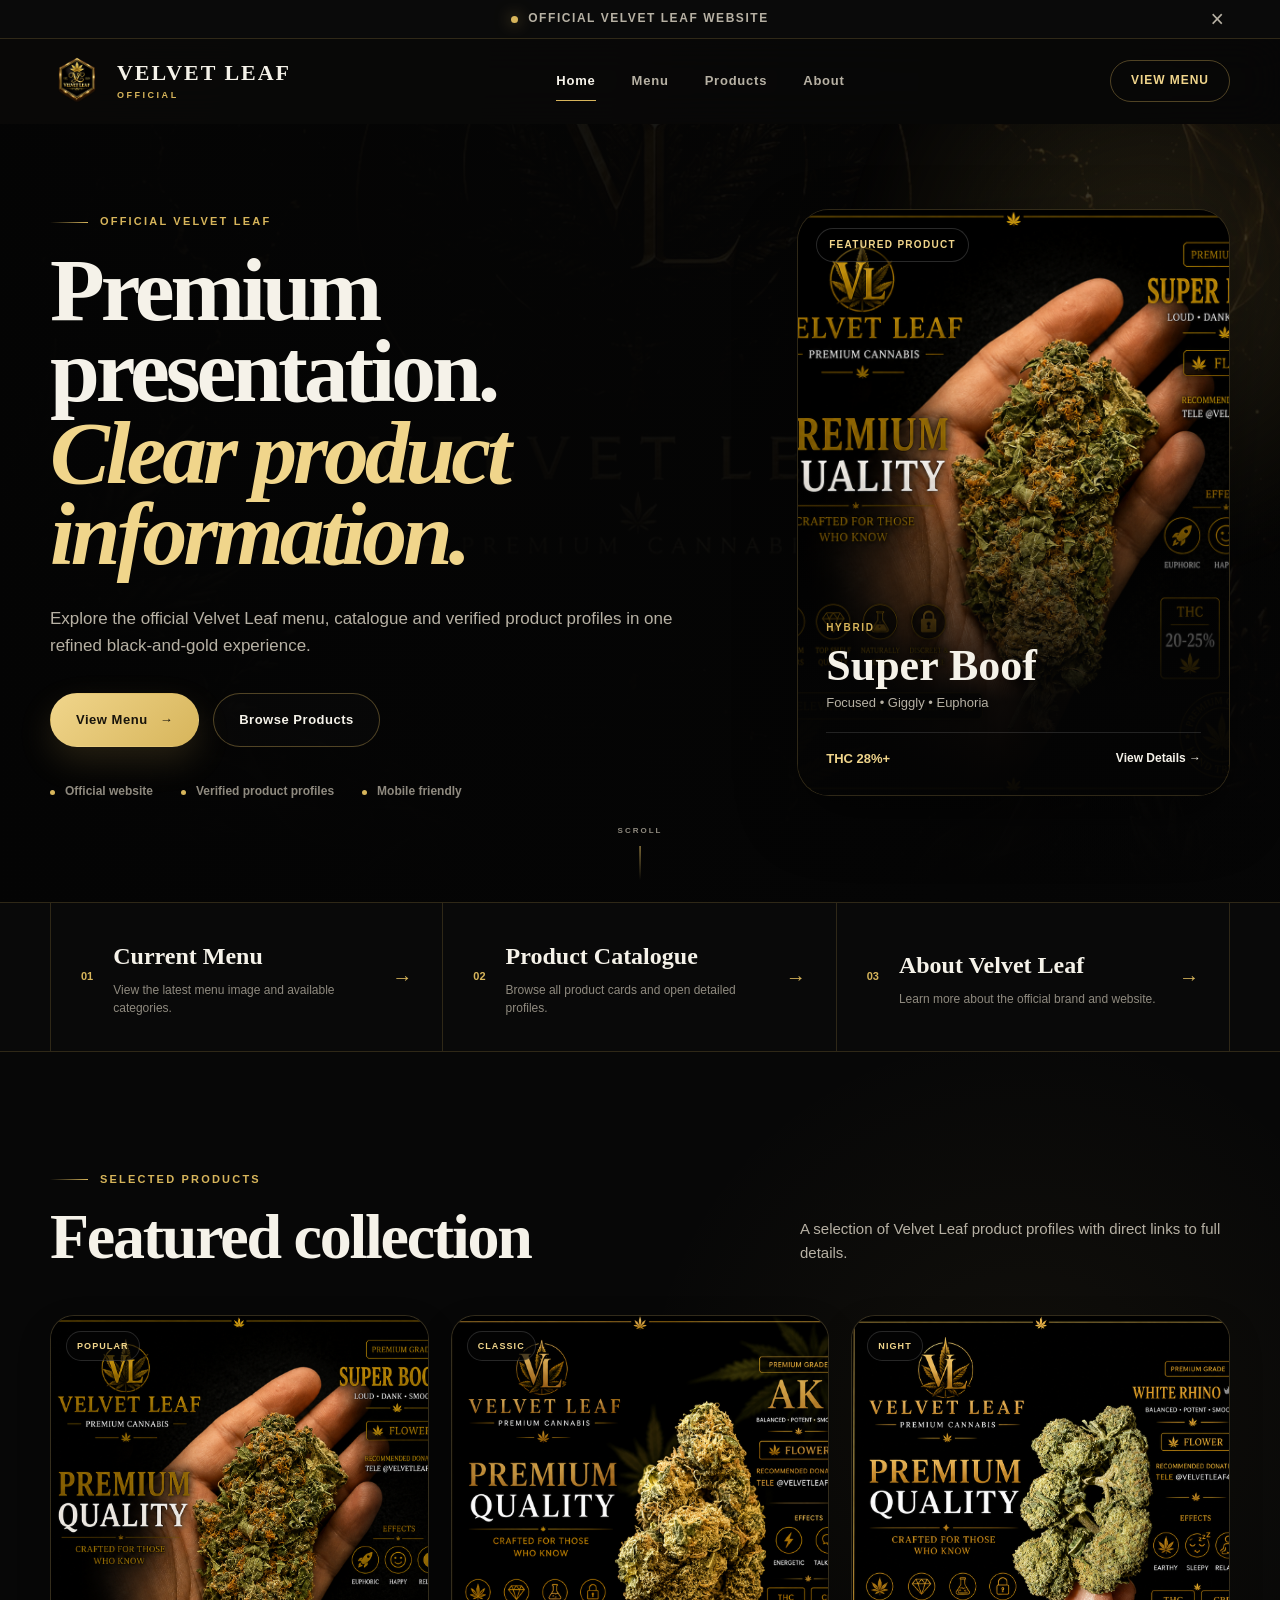
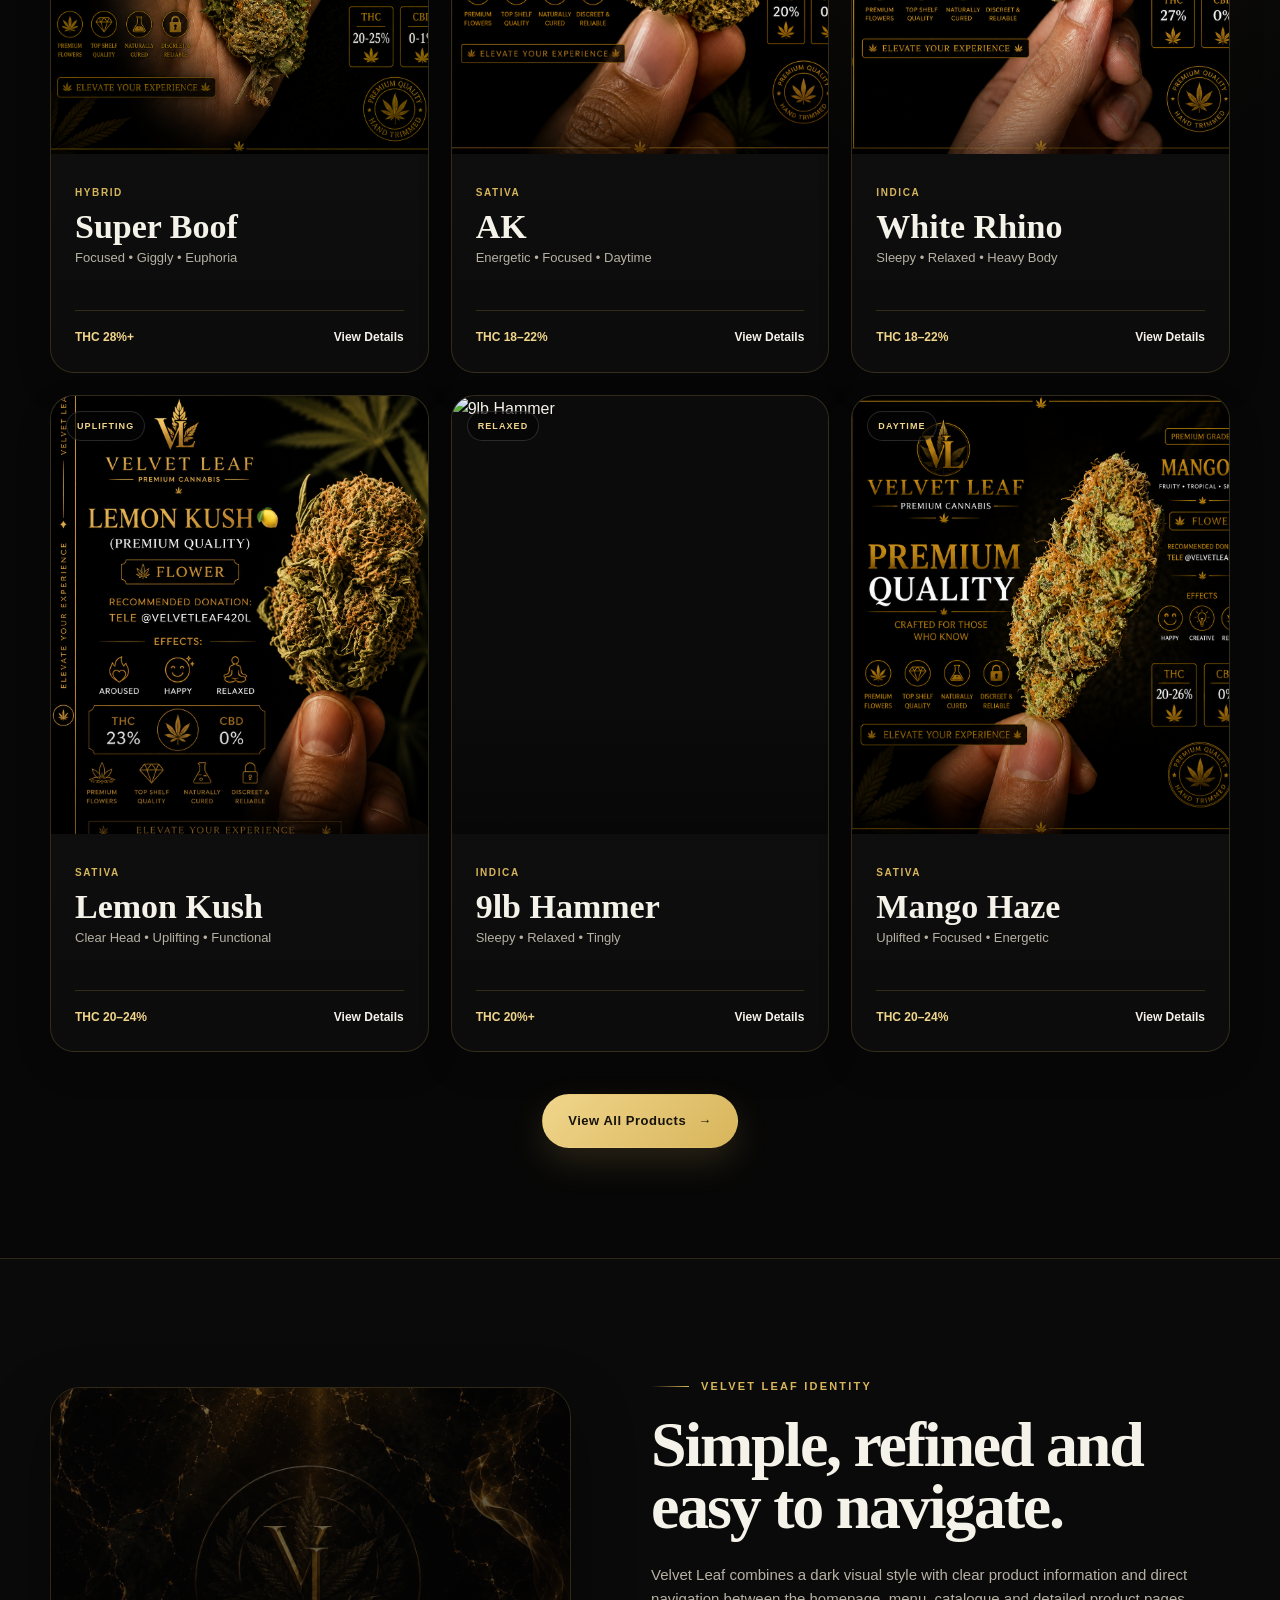
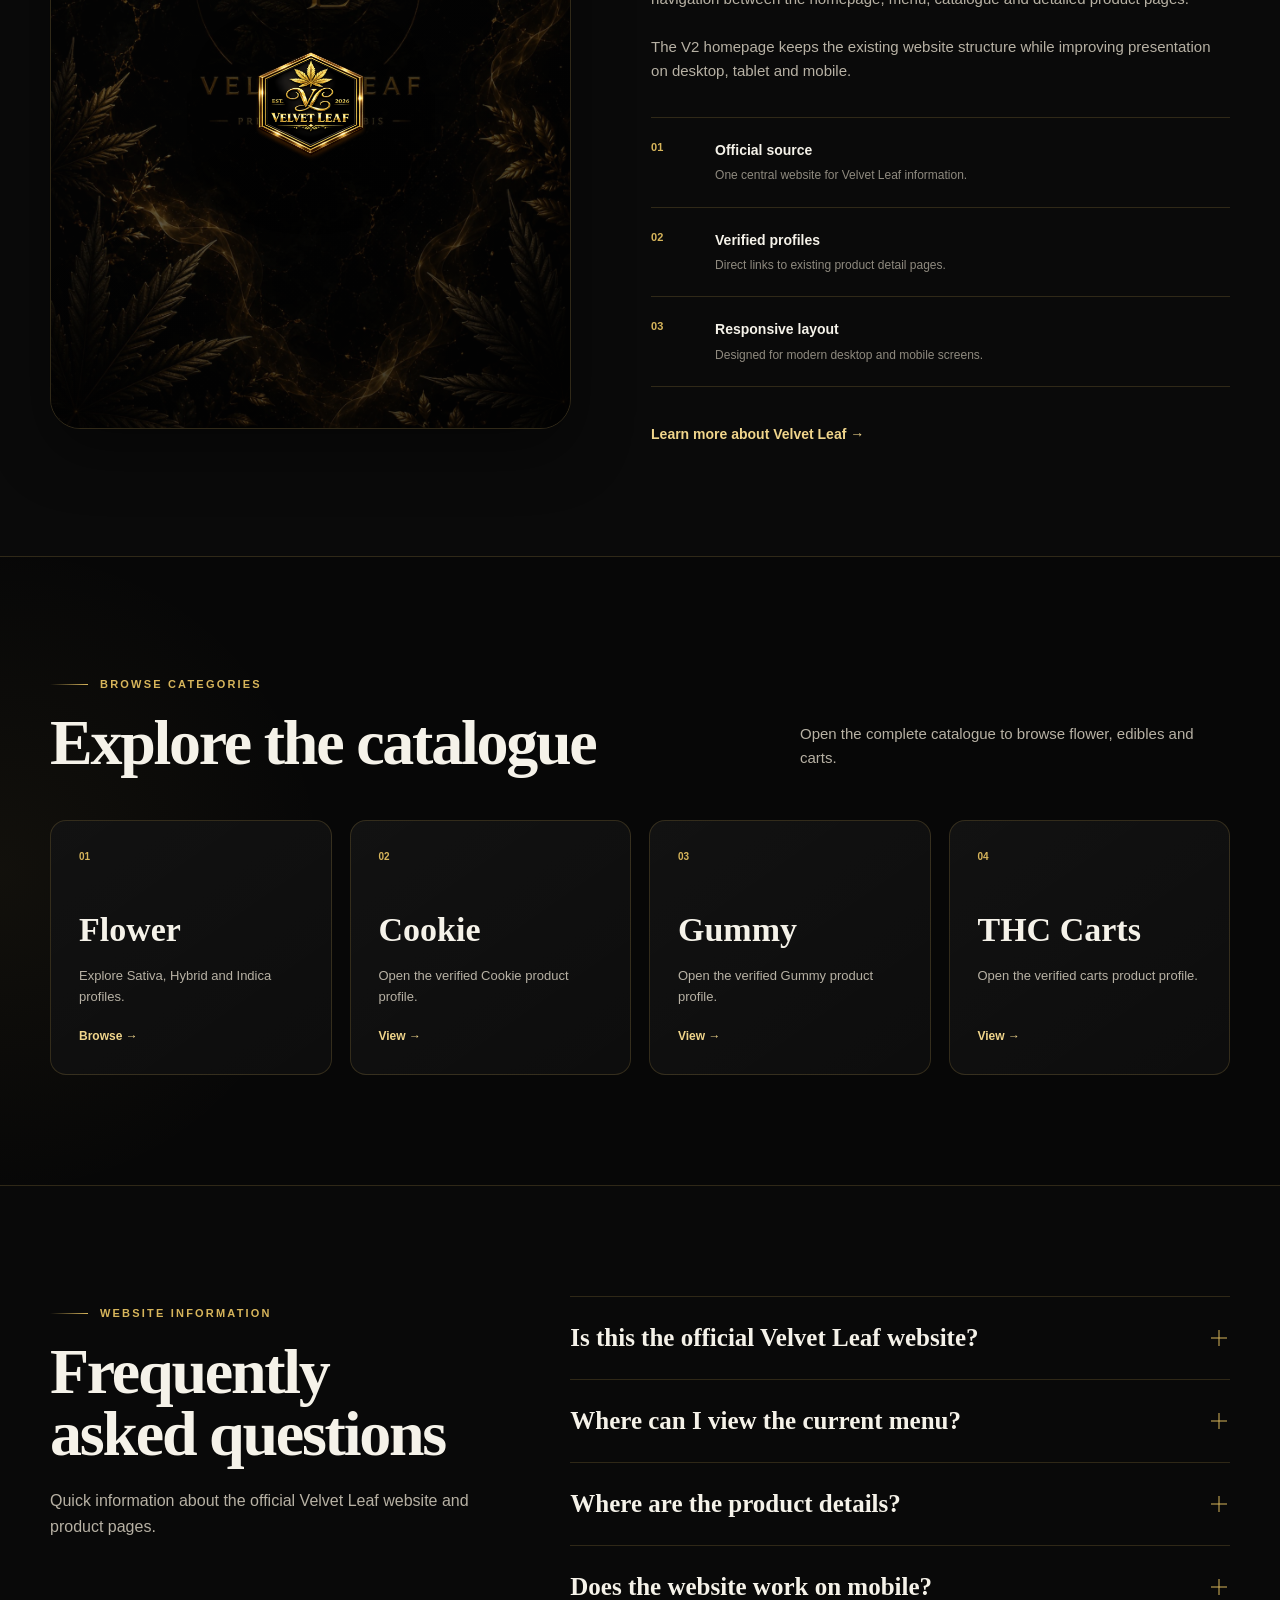
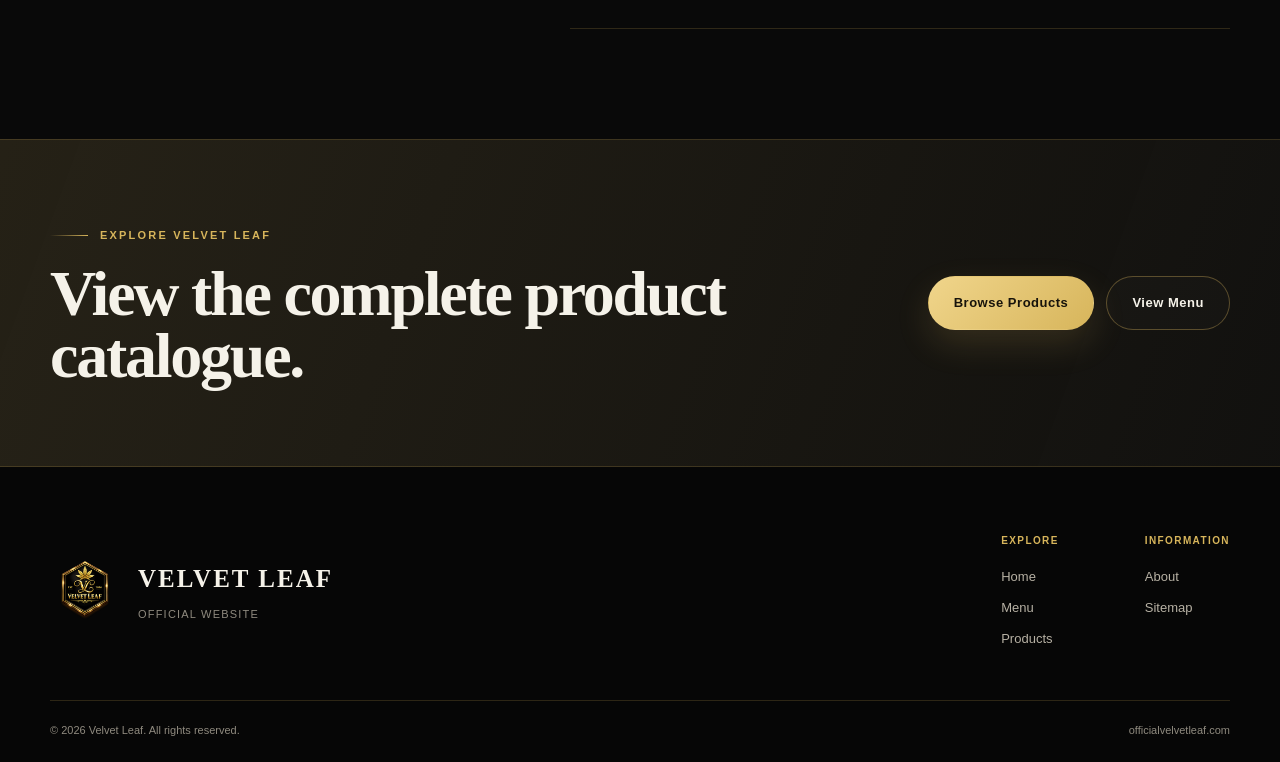
==== commit cee42c9e: "Update index.html" ====
--- a/index.html
+++ b/index.html
@@ -308,7 +308,7 @@
           <article class="product-card">
             <div class="product-image">
               <span class="product-badge">RELAXED</span>
-              <img src="9lb-hammer.jpg" alt="9lb Hammer" width="800" height="920" loading="lazy">
+              <img href="9ib-hammer.html" alt="9lb Hammer" width="800" height="920" loading="lazy">
             </div>
 
             <div class="product-content">
--- a/style.css
+++ b/style.css
@@ -1,642 +1,1521 @@
 /* =========================================================
-   VELVET LEAF — MAIN SITE STYLES
-   Cleaned, corrected and mobile-safe
+   Velvet Leaf V2
+   Complete stylesheet for the existing flat GitHub structure
    ========================================================= */
 
-:root{
-    --black:#000;
-    --panel:rgba(10,10,10,.76);
-    --panel-strong:rgba(8,8,8,.9);
-    --gold:#d4af37;
-    --gold-light:#f0c84b;
-    --gold-bright:#ffd75a;
-    --text:#fff;
-    --muted:#aaa;
-    --green:#00ff88;
-    --radius:18px;
-}
-
-*{
-    margin:0;
-    padding:0;
-    box-sizing:border-box;
-}
-
-html{
-    width:100%;
-    max-width:100%;
-    overflow-x:hidden;
-    scroll-behavior:smooth;
-}
-
-body{
-    width:100%;
-    max-width:100%;
-    min-height:100vh;
-    overflow-x:hidden;
-
-    background:
-        linear-gradient(
-            rgba(0,0,0,.65),
-            rgba(0,0,0,.85)
-        ),
-        url("background.jpg");
-
-    background-color:#000;
-    background-size:cover;
-    background-position:center top;
-    background-repeat:no-repeat;
-    background-attachment:fixed;
-
-    font-family:Arial,Helvetica,sans-serif;
-    color:var(--text);
-
-    display:flex;
-    justify-content:center;
-
-    padding:40px 18px;
-}
-
-img{
-    max-width:100%;
-}
-
-a,
-button{
-    -webkit-tap-highlight-color:transparent;
-}
-
-.container{
-    width:100%;
-    max-width:520px;
-}
-
-/* =========================================================
-   TYPOGRAPHY
-   ========================================================= */
-
-h1,
-h2,
-h3{
-    font-family:Georgia,"Times New Roman",serif;
-    letter-spacing:1px;
-}
-
-h1{
-    font-size:42px;
-    letter-spacing:8px;
-    color:#e6bf4b;
-    text-shadow:0 0 20px rgba(230,191,75,.5);
-}
-
-/* =========================================================
-   HEADER
-   ========================================================= */
-
-header{
-    width:100%;
-    text-align:center;
-    margin-bottom:55px;
-}
-
-.logo{
-    display:block;
-    width:260px;
-    max-width:80%;
-    height:auto;
-    margin:0 auto 20px;
-    animation:logoGlow 3s ease-in-out infinite;
-}
-
-@keyframes logoGlow{
-    0%{
-        filter:drop-shadow(0 0 15px rgba(212,175,55,.5));
-    }
-    50%{
-        filter:drop-shadow(0 0 35px rgba(212,175,55,1));
-    }
-    100%{
-        filter:drop-shadow(0 0 15px rgba(212,175,55,.5));
-    }
-}
-
-header p{
-    margin-top:15px;
-    color:var(--muted);
-    font-size:14px;
-    letter-spacing:6px;
-}
-
-.nav-buttons{
-    width:100%;
-    display:flex;
-    justify-content:center;
-    align-items:stretch;
-    flex-wrap:wrap;
-    gap:14px;
-    margin-top:24px;
-}
-
-.gold-btn{
-    display:inline-flex;
-    align-items:center;
-    justify-content:center;
-
-    min-height:52px;
-    padding:12px 22px;
-
-    border:1px solid var(--gold);
-    border-radius:30px;
-
-    color:var(--gold);
-    background:rgba(0,0,0,.25);
-
-    text-decoration:none;
-    text-align:center;
-    font-weight:700;
-    line-height:1.25;
-
-    transition:
-        transform .25s ease,
-        background .25s ease,
-        color .25s ease,
-        box-shadow .25s ease;
-}
-
-.gold-btn:hover{
-    transform:translateY(-3px);
-    background:var(--gold);
-    color:#000;
-    box-shadow:0 8px 25px rgba(212,175,55,.35);
-}
-
-.verified{
-    display:inline-block;
-    margin-top:25px;
-    padding:10px 25px;
-
-    border:1px solid var(--green);
-    border-radius:30px;
-
-    color:var(--green);
-    background:rgba(0,255,136,.05);
-}
-
-/* =========================================================
-   CARDS
-   ========================================================= */
-
-.card{
-    width:100%;
-    margin-bottom:20px;
-    padding:22px;
-
-    background:var(--panel);
-    border:1px solid rgba(212,175,55,.45);
-    border-radius:var(--radius);
-
-    backdrop-filter:blur(12px);
-    -webkit-backdrop-filter:blur(12px);
-
-    box-shadow:0 10px 35px rgba(0,0,0,.45);
-}
-
-.card h2{
-    margin-bottom:18px;
-    color:var(--gold-light);
-    font-size:22px;
-    letter-spacing:1px;
-}
-
-.card h3{
-    margin-bottom:25px;
-    font-size:28px;
-}
-
-/* =========================================================
-   TELEGRAM
-   ========================================================= */
-
-.telegram-card{
-    text-align:center;
-}
-
-.telegram-card h2,
-.telegram-card h3{
-    text-align:center;
-}
-
-.telegram-btn{
-    display:inline-flex;
-    align-items:center;
-    justify-content:center;
-
-    width:220px;
-    max-width:100%;
-    min-height:55px;
-
-    border-radius:40px;
-
-    background:linear-gradient(90deg,#f2ca45,#c99500);
-    color:#000;
-
-    font-weight:700;
-    text-decoration:none;
-
-    box-shadow:0 0 25px rgba(240,190,40,.5);
-    transition:transform .25s ease,box-shadow .25s ease;
-}
-
-.telegram-btn:hover{
-    transform:translateY(-3px);
-    box-shadow:0 8px 28px rgba(240,190,40,.48);
-}
-
-/* =========================================================
-   DAILY CODE
-   ========================================================= */
-
-.code-box{
-    min-height:130px;
-    margin-top:25px;
-    padding:20px;
-
-    display:flex;
-    align-items:center;
-    justify-content:center;
-
-    border:2px solid #e5bd32;
-    border-radius:20px;
-
-    background:rgba(5,5,5,.92);
-    color:#f4ca45;
-
-    font-size:55px;
-    font-weight:800;
-    letter-spacing:8px;
-    text-align:center;
-
-    box-shadow:
-        inset 0 0 25px rgba(240,190,40,.15),
-        0 0 25px rgba(240,190,40,.3);
-}
-
-/* =========================================================
-   STATUS
-   ========================================================= */
-
-.status-grid{
-    display:grid;
-    grid-template-columns:1fr 1fr;
-    gap:18px;
-}
-
-.status-card{
-    min-width:0;
-}
-
-.active{
-    display:flex;
-    align-items:center;
-    justify-content:center;
-    gap:8px;
-
-    color:var(--green);
-    font-size:25px;
-    font-weight:700;
-
-    text-shadow:0 0 10px rgba(0,255,136,.8);
-}
-
-.status-dot{
-    width:12px;
-    height:12px;
-    flex:0 0 12px;
-
-    display:inline-block;
-    border-radius:50%;
-
-    background:var(--green);
-    box-shadow:0 0 15px var(--green);
-
-    animation:pulse 1.5s infinite;
-}
-
-@keyframes pulse{
-    0%{
-        transform:scale(1);
-        opacity:1;
-    }
-    50%{
-        transform:scale(1.35);
-        opacity:.55;
-    }
-    100%{
-        transform:scale(1);
-        opacity:1;
-    }
-}
-
-/* =========================================================
-   VERIFY CARD
-   ========================================================= */
-
-.verify-card{
-    background:rgba(10,10,10,.78);
-    border-color:rgba(212,175,55,.65);
-    box-shadow:0 0 25px rgba(212,175,55,.12);
-}
-
-.verify-card h2{
-    color:var(--gold);
-    text-align:center;
-    text-shadow:0 0 10px rgba(212,175,55,.5);
-}
-
-.verify-card p{
-    color:#ddd;
-    line-height:1.6;
-    text-align:center;
-}
-
-.verify-card ul{
-    padding-left:0;
-    text-align:center;
-}
-
-.verify-card li{
-    margin-top:12px;
-    list-style:none;
-    text-align:center;
-    font-size:18px;
-}
-
-/* =========================================================
-   PRODUCT GALLERY
-   ========================================================= */
-
-.product-grid{
-    display:grid;
-    grid-template-columns:repeat(auto-fit,minmax(140px,1fr));
-    gap:20px;
-    margin-top:25px;
-}
-
-.product{
-    min-width:0;
-    padding:15px;
-
-    background:rgba(255,255,255,.05);
-    border:1px solid rgba(212,175,55,.3);
-    border-radius:16px;
-
-    text-align:center;
-    transition:transform .25s ease,border-color .25s ease,box-shadow .25s ease;
-}
-
-.product:hover{
-    transform:translateY(-5px);
-    border-color:var(--gold);
-    box-shadow:0 8px 25px rgba(212,175,55,.22);
-}
-
-.product a{
-    display:block;
-}
-
-.product img{
-    display:block;
-    width:100%;
-    aspect-ratio:1 / 1;
-    object-fit:cover;
-    border-radius:12px;
-}
-
-.product h3{
-    margin:12px 0 0;
-    color:var(--gold);
-    font-size:20px;
-}
-
-/* =========================================================
-   MENU PAGE SUPPORT
-   ========================================================= */
-
-.menu-image{
-    display:flex;
-    justify-content:center;
-    margin:30px auto;
-}
-
-.menu-image img{
-    display:block;
-    width:90%;
-    max-width:600px;
-    height:auto;
-
-    border:1px solid var(--gold);
-    border-radius:16px;
-
-    box-shadow:0 0 20px rgba(212,175,55,.3);
-}
-
-.menu-section{
-    margin-bottom:25px;
-    padding-bottom:25px;
-    border-bottom:1px solid rgba(212,175,55,.5);
-}
-
-.menu-item{
-    transition:transform .3s ease,box-shadow .3s ease;
-}
-
-.menu-item:hover{
-    transform:translateY(-5px);
-    box-shadow:0 8px 25px rgba(212,175,55,.35);
-}
-
-/* =========================================================
-   GENERAL LINKS
-   ========================================================= */
-
-.gold-link{
-    color:var(--gold);
-    text-decoration:none;
-    font-weight:600;
-    transition:color .25s ease,text-shadow .25s ease;
-}
-
-.gold-link:hover{
-    color:#ffd700;
-    text-shadow:0 0 10px var(--gold);
-}
-
-/* =========================================================
-   FOOTER
-   ========================================================= */
-
-footer{
-    margin-top:35px;
-    color:#888;
-    text-align:center;
-}
-
-/* =========================================================
-   TABLET
-   ========================================================= */
-
-@media(max-width:760px){
-    body{
-        padding:28px 14px;
-        background-attachment:scroll;
-    }
-
-    .container{
-        width:100%;
-        max-width:100%;
-    }
-
-    header{
-        padding:0 8px;
-        margin-bottom:40px;
-    }
-
-    .logo{
-        width:250px;
-        max-width:82vw;
-    }
-
-    h1{
-        font-size:31px;
-        letter-spacing:5px;
-    }
-
-    header p{
-        font-size:12px;
-        letter-spacing:3px;
-    }
-
-    .nav-buttons{
-        display:grid;
-        grid-template-columns:1fr;
-        gap:12px;
-        width:100%;
-        max-width:340px;
-        margin:24px auto 0;
-    }
-
-    .gold-btn{
-        width:100%;
-        min-height:56px;
-        padding:13px 18px;
-        border-radius:18px;
-        font-size:16px;
-    }
-
-    .verified{
-        margin-top:22px;
-        padding:9px 18px;
-        font-size:14px;
-    }
-
-    .card{
-        padding:22px 18px;
-        border-radius:20px;
-    }
-
-    .status-grid{
-        grid-template-columns:1fr;
-        gap:0;
-    }
-
-    .code-box{
-        min-height:115px;
-        padding:22px 14px;
-        font-size:42px;
-        letter-spacing:6px;
-    }
-
-    .product-grid{
-        grid-template-columns:repeat(2,minmax(0,1fr));
-        gap:14px;
-    }
-
-    .menu-image{
-        margin:20px auto;
-        padding:0;
-    }
-
-    .menu-image img{
-        width:100%;
-        max-width:100%;
-        border-radius:12px;
-    }
-}
-
-/* =========================================================
-   SMALL PHONES
-   ========================================================= */
-
-@media(max-width:420px){
-    body{
-        padding:22px 12px;
-    }
-
-    .logo{
-        width:225px;
-        max-width:86vw;
-    }
-
-    h1{
-        font-size:27px;
-        letter-spacing:3px;
-        white-space:normal;
-    }
-
-    header p{
-        font-size:11px;
-        letter-spacing:2.2px;
-    }
-
-    .card h2{
-        font-size:19px;
-    }
-
-    .card h3{
-        font-size:23px;
-        overflow-wrap:anywhere;
-    }
-
-    .telegram-btn{
-        width:100%;
-    }
-
-    .code-box{
-        min-height:105px;
-        font-size:34px;
-        letter-spacing:4px;
-    }
-
-    .active{
-        font-size:22px;
-    }
-
-    .product-grid{
-        grid-template-columns:1fr;
-    }
-}
-
-/* =========================================================
-   REDUCED MOTION ACCESSIBILITY
-   ========================================================= */
-
-@media(prefers-reduced-motion:reduce){
-    *,
-    *::before,
-    *::after{
-        scroll-behavior:auto !important;
-        animation-duration:.01ms !important;
-        animation-iteration-count:1 !important;
-        transition-duration:.01ms !important;
-    }
-}
+:root {
+  --bg: #070707;
+  --bg-soft: #0d0d0d;
+  --panel: #111111;
+  --panel-2: #161616;
+  --line: rgba(219, 181, 92, 0.18);
+  --line-strong: rgba(219, 181, 92, 0.35);
+  --gold: #d7b55b;
+  --gold-light: #f0d58b;
+  --gold-dark: #8c6a24;
+  --text: #f5f2e9;
+  --muted: #b7b1a4;
+  --muted-2: #8f8a7f;
+  --white: #ffffff;
+  --shadow: 0 22px 60px rgba(0, 0, 0, 0.42);
+  --radius: 24px;
+  --radius-sm: 16px;
+  --container: 1180px;
+  --header-height: 84px;
+  --transition: 220ms ease;
+}
+
+*,
+*::before,
+*::after {
+  box-sizing: border-box;
+}
+
+html {
+  scroll-behavior: smooth;
+}
+
+body {
+  margin: 0;
+  background:
+    radial-gradient(circle at top left, rgba(215, 181, 91, 0.07), transparent 28%),
+    linear-gradient(180deg, #070707 0%, #090909 100%);
+  color: var(--text);
+  font-family: "Inter", sans-serif;
+  line-height: 1.6;
+  overflow-x: hidden;
+}
+
+body.menu-open {
+  overflow: hidden;
+}
+
+img {
+  display: block;
+  max-width: 100%;
+}
+
+a {
+  color: inherit;
+  text-decoration: none;
+}
+
+button,
+input {
+  font: inherit;
+}
+
+button {
+  color: inherit;
+}
+
+.container {
+  width: min(var(--container), calc(100% - 40px));
+  margin-inline: auto;
+}
+
+.section {
+  padding: 110px 0;
+}
+
+.skip-link {
+  position: fixed;
+  top: -100px;
+  left: 16px;
+  z-index: 9999;
+  padding: 12px 18px;
+  border-radius: 10px;
+  background: var(--gold);
+  color: #111;
+  font-weight: 700;
+  transition: top var(--transition);
+}
+
+.skip-link:focus {
+  top: 16px;
+}
+
+/* Announcement */
+
+.announcement-bar {
+  position: relative;
+  z-index: 100;
+  border-bottom: 1px solid var(--line);
+  background: #0a0a0a;
+}
+
+.announcement-inner {
+  min-height: 38px;
+  display: flex;
+  align-items: center;
+  justify-content: center;
+  gap: 18px;
+}
+
+.announcement-inner p {
+  margin: 0;
+  display: flex;
+  align-items: center;
+  gap: 10px;
+  color: var(--muted);
+  font-size: 12px;
+  font-weight: 600;
+  letter-spacing: 0.13em;
+  text-transform: uppercase;
+}
+
+.status-dot {
+  width: 7px;
+  height: 7px;
+  border-radius: 999px;
+  background: var(--gold);
+  box-shadow: 0 0 16px rgba(215, 181, 91, 0.75);
+}
+
+#closeAnnouncement {
+  position: absolute;
+  right: max(20px, calc((100vw - var(--container)) / 2));
+  border: 0;
+  background: transparent;
+  color: var(--muted);
+  font-size: 23px;
+  cursor: pointer;
+  line-height: 1;
+}
+
+/* Header */
+
+.site-header {
+  position: sticky;
+  top: 0;
+  z-index: 90;
+  border-bottom: 1px solid transparent;
+  background: rgba(7, 7, 7, 0.8);
+  backdrop-filter: blur(18px);
+  -webkit-backdrop-filter: blur(18px);
+  transition: background var(--transition), border-color var(--transition), box-shadow var(--transition);
+}
+
+.site-header.scrolled {
+  background: rgba(7, 7, 7, 0.96);
+  border-color: var(--line);
+  box-shadow: 0 10px 32px rgba(0, 0, 0, 0.25);
+}
+
+.header-inner {
+  min-height: var(--header-height);
+  display: flex;
+  align-items: center;
+  justify-content: space-between;
+  gap: 32px;
+}
+
+.brand {
+  display: inline-flex;
+  align-items: center;
+  gap: 13px;
+  flex-shrink: 0;
+}
+
+.brand img {
+  width: 54px;
+  height: 54px;
+  object-fit: contain;
+}
+
+.brand-text {
+  display: grid;
+  line-height: 1;
+}
+
+.brand-text strong {
+  font-family: "Cormorant Garamond", serif;
+  font-size: 22px;
+  letter-spacing: 0.09em;
+}
+
+.brand-text small {
+  margin-top: 7px;
+  color: var(--gold);
+  font-size: 9px;
+  font-weight: 700;
+  letter-spacing: 0.28em;
+}
+
+.desktop-nav {
+  display: flex;
+  align-items: center;
+  gap: 36px;
+}
+
+.desktop-nav a {
+  position: relative;
+  color: var(--muted);
+  font-size: 13px;
+  font-weight: 600;
+  letter-spacing: 0.06em;
+  transition: color var(--transition);
+}
+
+.desktop-nav a::after {
+  content: "";
+  position: absolute;
+  left: 0;
+  right: 100%;
+  bottom: -10px;
+  height: 1px;
+  background: var(--gold);
+  transition: right var(--transition);
+}
+
+.desktop-nav a:hover,
+.desktop-nav a.active {
+  color: var(--text);
+}
+
+.desktop-nav a:hover::after,
+.desktop-nav a.active::after {
+  right: 0;
+}
+
+.header-actions {
+  display: flex;
+  align-items: center;
+  gap: 14px;
+}
+
+.header-button {
+  display: inline-flex;
+  align-items: center;
+  justify-content: center;
+  min-height: 42px;
+  padding: 0 20px;
+  border: 1px solid var(--line-strong);
+  border-radius: 999px;
+  color: var(--gold-light);
+  font-size: 12px;
+  font-weight: 700;
+  letter-spacing: 0.08em;
+  text-transform: uppercase;
+  transition: transform var(--transition), border-color var(--transition), background var(--transition);
+}
+
+.header-button:hover {
+  transform: translateY(-2px);
+  border-color: var(--gold);
+  background: rgba(215, 181, 91, 0.07);
+}
+
+.menu-toggle {
+  width: 44px;
+  height: 44px;
+  padding: 0;
+  border: 1px solid var(--line);
+  border-radius: 12px;
+  background: transparent;
+  display: none;
+  align-items: center;
+  justify-content: center;
+  flex-direction: column;
+  gap: 5px;
+  cursor: pointer;
+}
+
+.menu-toggle span {
+  width: 20px;
+  height: 1.5px;
+  background: var(--text);
+  transition: transform var(--transition), opacity var(--transition);
+}
+
+.menu-toggle.active span:nth-child(1) {
+  transform: translateY(6.5px) rotate(45deg);
+}
+
+.menu-toggle.active span:nth-child(2) {
+  opacity: 0;
+}
+
+.menu-toggle.active span:nth-child(3) {
+  transform: translateY(-6.5px) rotate(-45deg);
+}
+
+.mobile-menu {
+  display: none;
+}
+
+/* Shared typography */
+
+.eyebrow {
+  margin: 0 0 18px;
+  display: inline-flex;
+  align-items: center;
+  gap: 12px;
+  color: var(--gold);
+  font-size: 11px;
+  font-weight: 700;
+  letter-spacing: 0.2em;
+  text-transform: uppercase;
+}
+
+.eyebrow > span:first-child {
+  width: 38px;
+  height: 1px;
+  background: linear-gradient(90deg, transparent, var(--gold));
+}
+
+.section-heading {
+  margin-bottom: 46px;
+  display: flex;
+  align-items: end;
+  justify-content: space-between;
+  gap: 50px;
+}
+
+.section-heading h2,
+.brand-copy h2,
+.faq-copy h2,
+.final-cta h2 {
+  margin: 0;
+  font-family: "Cormorant Garamond", serif;
+  font-size: clamp(42px, 5vw, 68px);
+  line-height: 0.98;
+  letter-spacing: -0.035em;
+}
+
+.section-heading > p {
+  width: min(430px, 100%);
+  margin: 0 0 4px;
+  color: var(--muted);
+  font-size: 15px;
+}
+
+/* Buttons */
+
+.button {
+  min-height: 54px;
+  padding: 0 25px;
+  border-radius: 999px;
+  display: inline-flex;
+  align-items: center;
+  justify-content: center;
+  gap: 12px;
+  border: 1px solid transparent;
+  font-size: 13px;
+  font-weight: 700;
+  letter-spacing: 0.04em;
+  cursor: pointer;
+  transition: transform var(--transition), box-shadow var(--transition), background var(--transition), border-color var(--transition);
+}
+
+.button:hover {
+  transform: translateY(-3px);
+}
+
+.button-primary {
+  background: linear-gradient(135deg, var(--gold-light), var(--gold));
+  color: #17130b;
+  box-shadow: 0 14px 34px rgba(215, 181, 91, 0.16);
+}
+
+.button-primary:hover {
+  box-shadow: 0 18px 44px rgba(215, 181, 91, 0.28);
+}
+
+.button-secondary {
+  border-color: var(--line-strong);
+  color: var(--text);
+  background: rgba(255, 255, 255, 0.015);
+}
+
+.button-secondary:hover {
+  border-color: var(--gold);
+  background: rgba(215, 181, 91, 0.06);
+}
+
+.text-link {
+  color: var(--gold-light);
+  font-size: 14px;
+  font-weight: 700;
+}
+
+/* Hero */
+
+.hero {
+  position: relative;
+  min-height: calc(100vh - 122px);
+  display: grid;
+  align-items: center;
+  isolation: isolate;
+  overflow: hidden;
+}
+
+.hero-background {
+  position: absolute;
+  inset: 0;
+  z-index: -3;
+}
+
+.hero-background img {
+  width: 100%;
+  height: 100%;
+  object-fit: cover;
+  opacity: 0.45;
+  filter: saturate(0.7) contrast(1.12);
+}
+
+.hero-overlay {
+  position: absolute;
+  inset: 0;
+  background:
+    linear-gradient(90deg, rgba(4, 4, 4, 0.98) 0%, rgba(4, 4, 4, 0.85) 46%, rgba(4, 4, 4, 0.5) 100%),
+    linear-gradient(180deg, rgba(7, 7, 7, 0.1), #070707 98%);
+}
+
+.hero::before {
+  content: "";
+  position: absolute;
+  width: 620px;
+  height: 620px;
+  right: -180px;
+  top: -160px;
+  z-index: -2;
+  border-radius: 50%;
+  background: radial-gradient(circle, rgba(215, 181, 91, 0.15), transparent 70%);
+  filter: blur(10px);
+}
+
+.hero-layout {
+  padding-top: 76px;
+  padding-bottom: 96px;
+  display: grid;
+  grid-template-columns: minmax(0, 1.12fr) minmax(340px, 0.72fr);
+  align-items: center;
+  gap: 74px;
+}
+
+.hero-copy h1 {
+  margin: 0;
+  max-width: 850px;
+  font-family: "Cormorant Garamond", serif;
+  font-size: clamp(58px, 7vw, 96px);
+  line-height: 0.91;
+  letter-spacing: -0.045em;
+}
+
+.hero-copy h1 em {
+  color: var(--gold-light);
+  font-style: italic;
+  font-weight: 600;
+}
+
+.hero-description {
+  max-width: 640px;
+  margin: 30px 0 0;
+  color: var(--muted);
+  font-size: 17px;
+}
+
+.hero-actions {
+  margin-top: 34px;
+  display: flex;
+  align-items: center;
+  flex-wrap: wrap;
+  gap: 14px;
+}
+
+.hero-highlights {
+  margin: 35px 0 0;
+  padding: 0;
+  display: flex;
+  gap: 28px;
+  flex-wrap: wrap;
+  list-style: none;
+}
+
+.hero-highlights li {
+  position: relative;
+  padding-left: 15px;
+  color: var(--muted-2);
+  font-size: 12px;
+  font-weight: 600;
+}
+
+.hero-highlights li::before {
+  content: "";
+  position: absolute;
+  left: 0;
+  top: 0.65em;
+  width: 5px;
+  height: 5px;
+  border-radius: 50%;
+  background: var(--gold);
+}
+
+.hero-feature-card {
+  position: relative;
+  min-height: 585px;
+  border: 1px solid var(--line);
+  border-radius: 32px;
+  overflow: hidden;
+  background: rgba(12, 12, 12, 0.76);
+  box-shadow: var(--shadow);
+  backdrop-filter: blur(10px);
+}
+
+.hero-feature-card::after {
+  content: "";
+  position: absolute;
+  inset: 0;
+  pointer-events: none;
+  background: linear-gradient(180deg, transparent 45%, rgba(4, 4, 4, 0.95) 84%);
+}
+
+.hero-feature-card > img {
+  width: 100%;
+  height: 585px;
+  object-fit: cover;
+  transition: transform 700ms ease;
+}
+
+.hero-feature-card:hover > img {
+  transform: scale(1.035);
+}
+
+.hero-card-label {
+  position: absolute;
+  top: 18px;
+  left: 18px;
+  z-index: 2;
+  padding: 8px 12px;
+  border: 1px solid rgba(255, 255, 255, 0.16);
+  border-radius: 999px;
+  background: rgba(0, 0, 0, 0.56);
+  color: var(--gold-light);
+  font-size: 10px;
+  font-weight: 800;
+  letter-spacing: 0.13em;
+}
+
+.hero-feature-content {
+  position: absolute;
+  z-index: 2;
+  left: 28px;
+  right: 28px;
+  bottom: 26px;
+}
+
+.hero-feature-content > span {
+  color: var(--gold);
+  font-size: 10px;
+  font-weight: 800;
+  letter-spacing: 0.17em;
+}
+
+.hero-feature-content h2 {
+  margin: 5px 0;
+  font-family: "Cormorant Garamond", serif;
+  font-size: 44px;
+  line-height: 1;
+}
+
+.hero-feature-content p {
+  margin: 0;
+  color: var(--muted);
+  font-size: 13px;
+}
+
+.hero-feature-bottom {
+  margin-top: 18px;
+  padding-top: 16px;
+  border-top: 1px solid rgba(255, 255, 255, 0.12);
+  display: flex;
+  align-items: center;
+  justify-content: space-between;
+  gap: 20px;
+}
+
+.hero-feature-bottom strong {
+  color: var(--gold-light);
+  font-size: 13px;
+}
+
+.hero-feature-bottom a {
+  color: var(--text);
+  font-size: 12px;
+  font-weight: 700;
+}
+
+.scroll-indicator {
+  position: absolute;
+  left: 50%;
+  bottom: 22px;
+  transform: translateX(-50%);
+  display: grid;
+  justify-items: center;
+  gap: 8px;
+  color: var(--muted-2);
+}
+
+.scroll-indicator span {
+  font-size: 8px;
+  font-weight: 700;
+  letter-spacing: 0.25em;
+}
+
+.scroll-indicator i {
+  width: 1px;
+  height: 34px;
+  background: linear-gradient(var(--gold), transparent);
+}
+
+/* Quick links */
+
+.quick-links {
+  border-top: 1px solid var(--line);
+  border-bottom: 1px solid var(--line);
+  background: #090909;
+}
+
+.quick-links-grid {
+  display: grid;
+  grid-template-columns: repeat(3, 1fr);
+}
+
+.quick-link-card {
+  min-height: 148px;
+  padding: 28px 30px;
+  display: grid;
+  grid-template-columns: auto 1fr auto;
+  align-items: center;
+  gap: 20px;
+  border-right: 1px solid var(--line);
+  transition: background var(--transition);
+}
+
+.quick-link-card:first-child {
+  border-left: 1px solid var(--line);
+}
+
+.quick-link-card:hover {
+  background: rgba(215, 181, 91, 0.035);
+}
+
+.quick-link-card > span {
+  color: var(--gold);
+  font-size: 11px;
+  font-weight: 700;
+}
+
+.quick-link-card h2 {
+  margin: 0;
+  font-family: "Cormorant Garamond", serif;
+  font-size: 24px;
+}
+
+.quick-link-card p {
+  margin: 5px 0 0;
+  color: var(--muted-2);
+  font-size: 12px;
+  line-height: 1.5;
+}
+
+.quick-link-card b {
+  color: var(--gold);
+  font-size: 20px;
+  font-weight: 400;
+}
+
+/* Products */
+
+.featured-products {
+  background:
+    radial-gradient(circle at 80% 20%, rgba(215, 181, 91, 0.05), transparent 22%),
+    var(--bg);
+}
+
+.featured-grid {
+  display: grid;
+  grid-template-columns: repeat(3, minmax(0, 1fr));
+  gap: 22px;
+}
+
+.product-card {
+  min-width: 0;
+  border: 1px solid var(--line);
+  border-radius: var(--radius);
+  overflow: hidden;
+  background: linear-gradient(180deg, #111, #0c0c0c);
+  box-shadow: 0 14px 34px rgba(0, 0, 0, 0.18);
+  transition: transform 300ms ease, border-color 300ms ease, box-shadow 300ms ease;
+}
+
+.product-card:hover {
+  transform: translateY(-8px);
+  border-color: var(--line-strong);
+  box-shadow: 0 24px 54px rgba(0, 0, 0, 0.35);
+}
+
+.product-image {
+  position: relative;
+  aspect-ratio: 4 / 4.65;
+  overflow: hidden;
+  background: #0b0b0b;
+}
+
+.product-image::after {
+  content: "";
+  position: absolute;
+  inset: auto 0 0;
+  height: 34%;
+  background: linear-gradient(transparent, rgba(0, 0, 0, 0.35));
+  pointer-events: none;
+}
+
+.product-image img {
+  width: 100%;
+  height: 100%;
+  object-fit: cover;
+  transition: transform 600ms ease;
+}
+
+.product-card:hover .product-image img {
+  transform: scale(1.045);
+}
+
+.product-badge {
+  position: absolute;
+  z-index: 2;
+  top: 15px;
+  left: 15px;
+  padding: 7px 10px;
+  border: 1px solid rgba(255, 255, 255, 0.14);
+  border-radius: 999px;
+  background: rgba(5, 5, 5, 0.66);
+  color: var(--gold-light);
+  font-size: 9px;
+  font-weight: 800;
+  letter-spacing: 0.12em;
+}
+
+.product-content {
+  padding: 24px;
+}
+
+.product-type {
+  color: var(--gold);
+  font-size: 10px;
+  font-weight: 800;
+  letter-spacing: 0.16em;
+}
+
+.product-content h3 {
+  margin: 7px 0 4px;
+  font-family: "Cormorant Garamond", serif;
+  font-size: 34px;
+  line-height: 1;
+}
+
+.product-content > p {
+  min-height: 42px;
+  margin: 0;
+  color: var(--muted);
+  font-size: 13px;
+}
+
+.product-bottom {
+  margin-top: 20px;
+  padding-top: 17px;
+  border-top: 1px solid var(--line);
+  display: flex;
+  justify-content: space-between;
+  align-items: center;
+  gap: 16px;
+}
+
+.product-bottom strong {
+  color: var(--gold-light);
+  font-size: 12px;
+}
+
+.product-bottom a {
+  color: var(--text);
+  font-size: 12px;
+  font-weight: 700;
+}
+
+.section-action {
+  margin-top: 42px;
+  text-align: center;
+}
+
+/* Brand section */
+
+.brand-section {
+  background: #0a0a0a;
+  border-top: 1px solid var(--line);
+  border-bottom: 1px solid var(--line);
+}
+
+.brand-layout {
+  display: grid;
+  grid-template-columns: minmax(0, 0.9fr) minmax(0, 1fr);
+  align-items: center;
+  gap: 80px;
+}
+
+.brand-image {
+  position: relative;
+  min-height: 640px;
+  overflow: hidden;
+  border: 1px solid var(--line);
+  border-radius: 30px;
+  box-shadow: var(--shadow);
+}
+
+.brand-image > img {
+  width: 100%;
+  height: 640px;
+  object-fit: cover;
+  opacity: 0.58;
+}
+
+.brand-image::after {
+  content: "";
+  position: absolute;
+  inset: 0;
+  background: linear-gradient(145deg, rgba(0, 0, 0, 0.15), rgba(0, 0, 0, 0.62));
+}
+
+.brand-image-logo {
+  position: absolute;
+  z-index: 2;
+  inset: 0;
+  display: grid;
+  place-items: center;
+}
+
+.brand-image-logo img {
+  width: 160px;
+  filter: drop-shadow(0 14px 30px rgba(0, 0, 0, 0.55));
+}
+
+.brand-copy > p:not(.eyebrow) {
+  margin: 24px 0 0;
+  color: var(--muted);
+  font-size: 15px;
+}
+
+.brand-points {
+  margin: 34px 0;
+  display: grid;
+  gap: 0;
+  border-top: 1px solid var(--line);
+}
+
+.brand-points article {
+  padding: 21px 0;
+  display: grid;
+  grid-template-columns: 48px 1fr;
+  gap: 16px;
+  border-bottom: 1px solid var(--line);
+}
+
+.brand-points strong {
+  color: var(--gold);
+  font-size: 11px;
+}
+
+.brand-points h3 {
+  margin: 0;
+  font-size: 14px;
+}
+
+.brand-points p {
+  margin: 5px 0 0;
+  color: var(--muted-2);
+  font-size: 12px;
+}
+
+/* Categories */
+
+.category-section {
+  background:
+    radial-gradient(circle at left center, rgba(215, 181, 91, 0.05), transparent 25%),
+    var(--bg);
+}
+
+.category-grid {
+  display: grid;
+  grid-template-columns: repeat(4, minmax(0, 1fr));
+  gap: 18px;
+}
+
+.category-card {
+  min-height: 255px;
+  padding: 28px;
+  border: 1px solid var(--line);
+  border-radius: var(--radius-sm);
+  background:
+    linear-gradient(145deg, rgba(255,255,255,0.02), transparent),
+    #0d0d0d;
+  display: flex;
+  flex-direction: column;
+  transition: transform var(--transition), border-color var(--transition), background var(--transition);
+}
+
+.category-card:hover {
+  transform: translateY(-6px);
+  border-color: var(--line-strong);
+  background: #111;
+}
+
+.category-card > span {
+  color: var(--gold);
+  font-size: 10px;
+  font-weight: 700;
+}
+
+.category-card h3 {
+  margin: 38px 0 8px;
+  font-family: "Cormorant Garamond", serif;
+  font-size: 34px;
+}
+
+.category-card p {
+  margin: 0;
+  color: var(--muted);
+  font-size: 13px;
+}
+
+.category-card b {
+  margin-top: auto;
+  color: var(--gold-light);
+  font-size: 12px;
+}
+
+/* FAQ */
+
+.faq-section {
+  border-top: 1px solid var(--line);
+  background: #090909;
+}
+
+.faq-layout {
+  display: grid;
+  grid-template-columns: minmax(0, 0.75fr) minmax(0, 1.15fr);
+  gap: 90px;
+}
+
+.faq-copy > p:not(.eyebrow) {
+  margin: 22px 0 0;
+  color: var(--muted);
+}
+
+.faq-list {
+  border-top: 1px solid var(--line);
+}
+
+.faq-item {
+  border-bottom: 1px solid var(--line);
+}
+
+.faq-question {
+  width: 100%;
+  min-height: 82px;
+  padding: 0;
+  border: 0;
+  background: transparent;
+  display: flex;
+  align-items: center;
+  justify-content: space-between;
+  gap: 20px;
+  text-align: left;
+  cursor: pointer;
+}
+
+.faq-question span {
+  font-family: "Cormorant Garamond", serif;
+  font-size: 25px;
+  font-weight: 600;
+}
+
+.faq-question i {
+  position: relative;
+  width: 22px;
+  height: 22px;
+  flex: 0 0 22px;
+}
+
+.faq-question i::before,
+.faq-question i::after {
+  content: "";
+  position: absolute;
+  top: 50%;
+  left: 50%;
+  width: 16px;
+  height: 1px;
+  background: var(--gold);
+  transform: translate(-50%, -50%);
+  transition: transform var(--transition);
+}
+
+.faq-question i::after {
+  transform: translate(-50%, -50%) rotate(90deg);
+}
+
+.faq-question[aria-expanded="true"] i::after {
+  transform: translate(-50%, -50%) rotate(0);
+}
+
+.faq-answer {
+  max-height: 0;
+  overflow: hidden;
+  transition: max-height 320ms ease;
+}
+
+.faq-answer p {
+  margin: 0;
+  padding: 0 50px 26px 0;
+  color: var(--muted);
+  font-size: 14px;
+}
+
+/* Final CTA */
+
+.final-cta {
+  padding: 78px 0;
+  background:
+    linear-gradient(110deg, rgba(215, 181, 91, 0.12), rgba(215, 181, 91, 0.02)),
+    #0d0d0d;
+  border-top: 1px solid var(--line);
+  border-bottom: 1px solid var(--line);
+}
+
+.final-cta-inner {
+  display: flex;
+  align-items: center;
+  justify-content: space-between;
+  gap: 50px;
+}
+
+.final-cta h2 {
+  max-width: 690px;
+  font-size: clamp(42px, 5vw, 66px);
+}
+
+.final-cta-actions {
+  display: flex;
+  flex-wrap: wrap;
+  gap: 12px;
+}
+
+/* Footer */
+
+.site-footer {
+  background: #060606;
+}
+
+.footer-main {
+  padding: 66px 0 50px;
+  display: flex;
+  justify-content: space-between;
+  gap: 80px;
+}
+
+.footer-brand {
+  display: flex;
+  align-items: center;
+  gap: 18px;
+}
+
+.footer-brand img {
+  width: 70px;
+  height: 70px;
+  object-fit: contain;
+}
+
+.footer-brand div {
+  display: grid;
+  gap: 7px;
+}
+
+.footer-brand strong {
+  font-family: "Cormorant Garamond", serif;
+  font-size: 25px;
+  letter-spacing: 0.08em;
+}
+
+.footer-brand span {
+  color: var(--muted-2);
+  font-size: 11px;
+  letter-spacing: 0.11em;
+  text-transform: uppercase;
+}
+
+.footer-links {
+  display: flex;
+  gap: 86px;
+}
+
+.footer-links div {
+  display: grid;
+  align-content: start;
+  gap: 10px;
+}
+
+.footer-links h2 {
+  margin: 0 0 8px;
+  color: var(--gold);
+  font-size: 10px;
+  letter-spacing: 0.14em;
+  text-transform: uppercase;
+}
+
+.footer-links a {
+  color: var(--muted);
+  font-size: 13px;
+}
+
+.footer-links a:hover {
+  color: var(--text);
+}
+
+.footer-bottom {
+  min-height: 62px;
+  border-top: 1px solid var(--line);
+  display: flex;
+  align-items: center;
+  justify-content: space-between;
+  gap: 20px;
+}
+
+.footer-bottom p {
+  margin: 0;
+  color: var(--muted-2);
+  font-size: 11px;
+}
+
+/* Back to top */
+
+.back-to-top {
+  position: fixed;
+  right: 22px;
+  bottom: 22px;
+  z-index: 80;
+  width: 46px;
+  height: 46px;
+  border: 1px solid var(--line-strong);
+  border-radius: 50%;
+  background: rgba(10, 10, 10, 0.9);
+  color: var(--gold-light);
+  display: grid;
+  place-items: center;
+  box-shadow: 0 12px 30px rgba(0, 0, 0, 0.32);
+  opacity: 0;
+  visibility: hidden;
+  transform: translateY(10px);
+  cursor: pointer;
+  transition: opacity var(--transition), visibility var(--transition), transform var(--transition), border-color var(--transition);
+}
+
+.back-to-top.visible {
+  opacity: 1;
+  visibility: visible;
+  transform: translateY(0);
+}
+
+.back-to-top:hover {
+  border-color: var(--gold);
+}
+
+/* Responsive */
+
+@media (max-width: 1050px) {
+  .desktop-nav {
+    gap: 22px;
+  }
+
+  .hero-layout {
+    grid-template-columns: minmax(0, 1fr) minmax(310px, 0.68fr);
+    gap: 38px;
+  }
+
+  .hero-copy h1 {
+    font-size: clamp(54px, 7vw, 78px);
+  }
+
+  .quick-link-card {
+    padding: 24px 20px;
+  }
+
+  .brand-layout {
+    gap: 50px;
+  }
+
+  .category-grid {
+    grid-template-columns: repeat(2, minmax(0, 1fr));
+  }
+}
+
+@media (max-width: 860px) {
+  :root {
+    --header-height: 72px;
+  }
+
+  .desktop-nav,
+  .header-button {
+    display: none;
+  }
+
+  .menu-toggle {
+    display: flex;
+  }
+
+  .mobile-menu {
+    position: fixed;
+    top: var(--header-height);
+    left: 0;
+    right: 0;
+    z-index: 89;
+    padding: 18px 20px 26px;
+    border-bottom: 1px solid var(--line);
+    background: rgba(7, 7, 7, 0.98);
+    display: grid;
+    gap: 4px;
+    transform: translateY(-130%);
+    opacity: 0;
+    visibility: hidden;
+    transition: transform 280ms ease, opacity 280ms ease, visibility 280ms ease;
+  }
+
+  .site-header.has-announcement .mobile-menu {
+    top: calc(var(--header-height) + 38px);
+  }
+
+  .mobile-menu.open {
+    transform: translateY(0);
+    opacity: 1;
+    visibility: visible;
+  }
+
+  .mobile-menu a {
+    padding: 14px 4px;
+    border-bottom: 1px solid rgba(255,255,255,0.06);
+    color: var(--muted);
+    font-size: 14px;
+    font-weight: 600;
+  }
+
+  .hero {
+    min-height: auto;
+  }
+
+  .hero-layout {
+    padding-top: 62px;
+    padding-bottom: 90px;
+    grid-template-columns: 1fr;
+  }
+
+  .hero-copy {
+    text-align: center;
+  }
+
+  .hero-copy .eyebrow,
+  .hero-actions,
+  .hero-highlights {
+    justify-content: center;
+  }
+
+  .hero-description {
+    margin-inline: auto;
+  }
+
+  .hero-feature-card {
+    width: min(520px, 100%);
+    margin-inline: auto;
+  }
+
+  .scroll-indicator {
+    display: none;
+  }
+
+  .quick-links-grid {
+    grid-template-columns: 1fr;
+  }
+
+  .quick-link-card,
+  .quick-link-card:first-child {
+    border-left: 1px solid var(--line);
+    border-right: 1px solid var(--line);
+    border-bottom: 1px solid var(--line);
+  }
+
+  .featured-grid {
+    grid-template-columns: repeat(2, minmax(0, 1fr));
+  }
+
+  .section-heading {
+    align-items: start;
+    flex-direction: column;
+    gap: 18px;
+  }
+
+  .brand-layout,
+  .faq-layout {
+    grid-template-columns: 1fr;
+    gap: 48px;
+  }
+
+  .brand-image {
+    min-height: 510px;
+  }
+
+  .brand-image > img {
+    height: 510px;
+  }
+
+  .final-cta-inner {
+    align-items: flex-start;
+    flex-direction: column;
+  }
+}
+
+@media (max-width: 620px) {
+  .container {
+    width: min(100% - 28px, var(--container));
+  }
+
+  .section {
+    padding: 78px 0;
+  }
+
+  .announcement-inner {
+    justify-content: flex-start;
+    padding-right: 34px;
+  }
+
+  .announcement-inner p {
+    font-size: 9px;
+    letter-spacing: 0.1em;
+  }
+
+  #closeAnnouncement {
+    right: 14px;
+  }
+
+  .brand img {
+    width: 46px;
+    height: 46px;
+  }
+
+  .brand-text strong {
+    font-size: 18px;
+  }
+
+  .brand-text small {
+    font-size: 8px;
+  }
+
+  .hero-layout {
+    padding-top: 48px;
+    gap: 42px;
+  }
+
+  .hero-copy h1 {
+    font-size: clamp(48px, 15vw, 67px);
+  }
+
+  .hero-description {
+    font-size: 15px;
+  }
+
+  .hero-actions {
+    display: grid;
+  }
+
+  .hero-actions .button {
+    width: 100%;
+  }
+
+  .hero-highlights {
+    gap: 12px 18px;
+  }
+
+  .hero-feature-card,
+  .hero-feature-card > img {
+    min-height: 475px;
+    height: 475px;
+  }
+
+  .hero-feature-content {
+    left: 21px;
+    right: 21px;
+    bottom: 21px;
+  }
+
+  .hero-feature-content h2 {
+    font-size: 37px;
+  }
+
+  .quick-link-card {
+    min-height: 132px;
+    padding: 22px 18px;
+    grid-template-columns: 28px 1fr auto;
+    gap: 12px;
+  }
+
+  .quick-link-card h2 {
+    font-size: 22px;
+  }
+
+  .featured-grid {
+    grid-template-columns: 1fr;
+  }
+
+  .section-heading h2,
+  .brand-copy h2,
+  .faq-copy h2,
+  .final-cta h2 {
+    font-size: clamp(40px, 12vw, 54px);
+  }
+
+  .product-image {
+    aspect-ratio: 1 / 1.08;
+  }
+
+  .brand-image {
+    min-height: 420px;
+  }
+
+  .brand-image > img {
+    height: 420px;
+  }
+
+  .brand-image-logo img {
+    width: 125px;
+  }
+
+  .category-grid {
+    grid-template-columns: 1fr;
+  }
+
+  .category-card {
+    min-height: 210px;
+  }
+
+  .faq-question {
+    min-height: 74px;
+  }
+
+  .faq-question span {
+    font-size: 21px;
+  }
+
+  .final-cta {
+    padding: 62px 0;
+  }
+
+  .final-cta-actions {
+    width: 100%;
+    display: grid;
+  }
+
+  .final-cta-actions .button {
+    width: 100%;
+  }
+
+  .footer-main {
+    padding: 48px 0 38px;
+    flex-direction: column;
+    gap: 42px;
+  }
+
+  .footer-links {
+    justify-content: space-between;
+    gap: 40px;
+  }
+
+  .footer-bottom {
+    padding: 18px 0;
+    align-items: flex-start;
+    flex-direction: column;
+    gap: 5px;
+  }
+
+  .back-to-top {
+    right: 14px;
+    bottom: 14px;
+  }
+}
+
+@media (prefers-reduced-motion: reduce) {
+  *,
+  *::before,
+  *::after {
+    scroll-behavior: auto !important;
+    animation-duration: 0.01ms !important;
+    animation-iteration-count: 1 !important;
+    transition-duration: 0.01ms !important;
+  }
+}
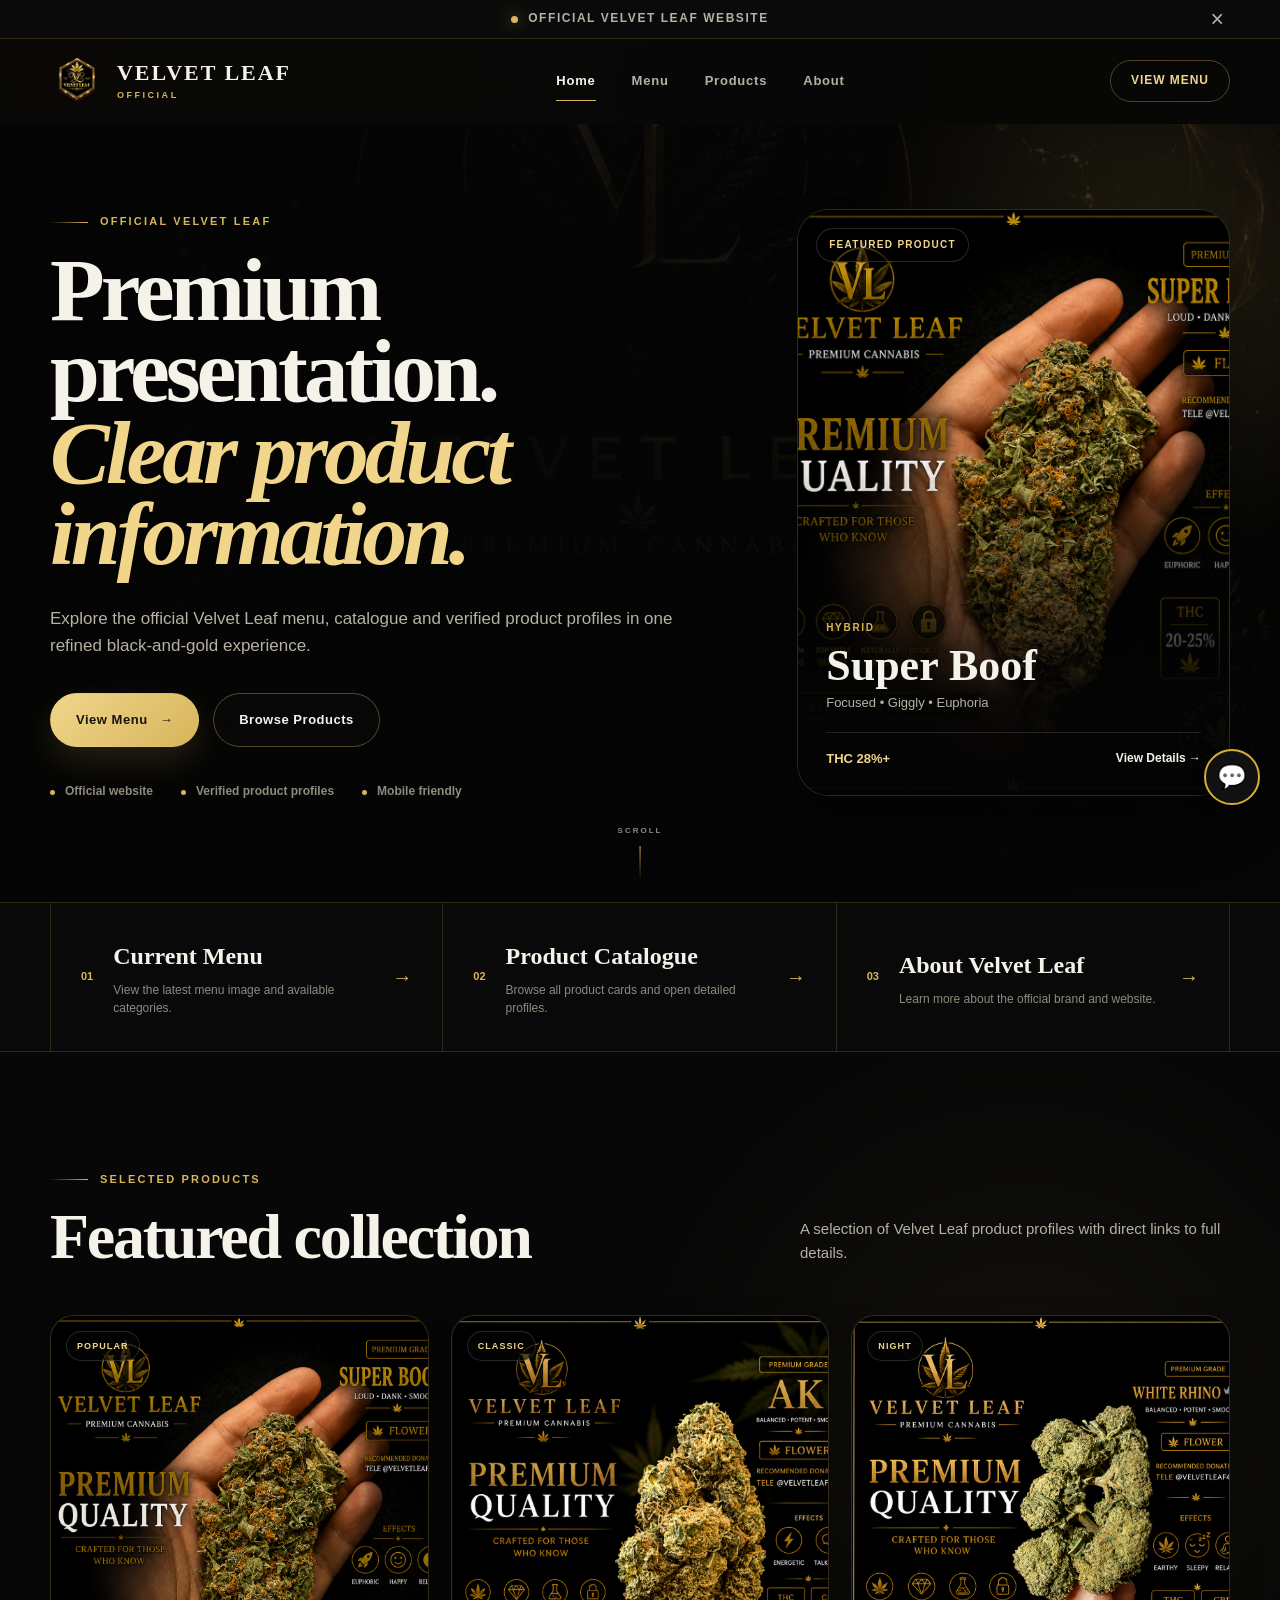
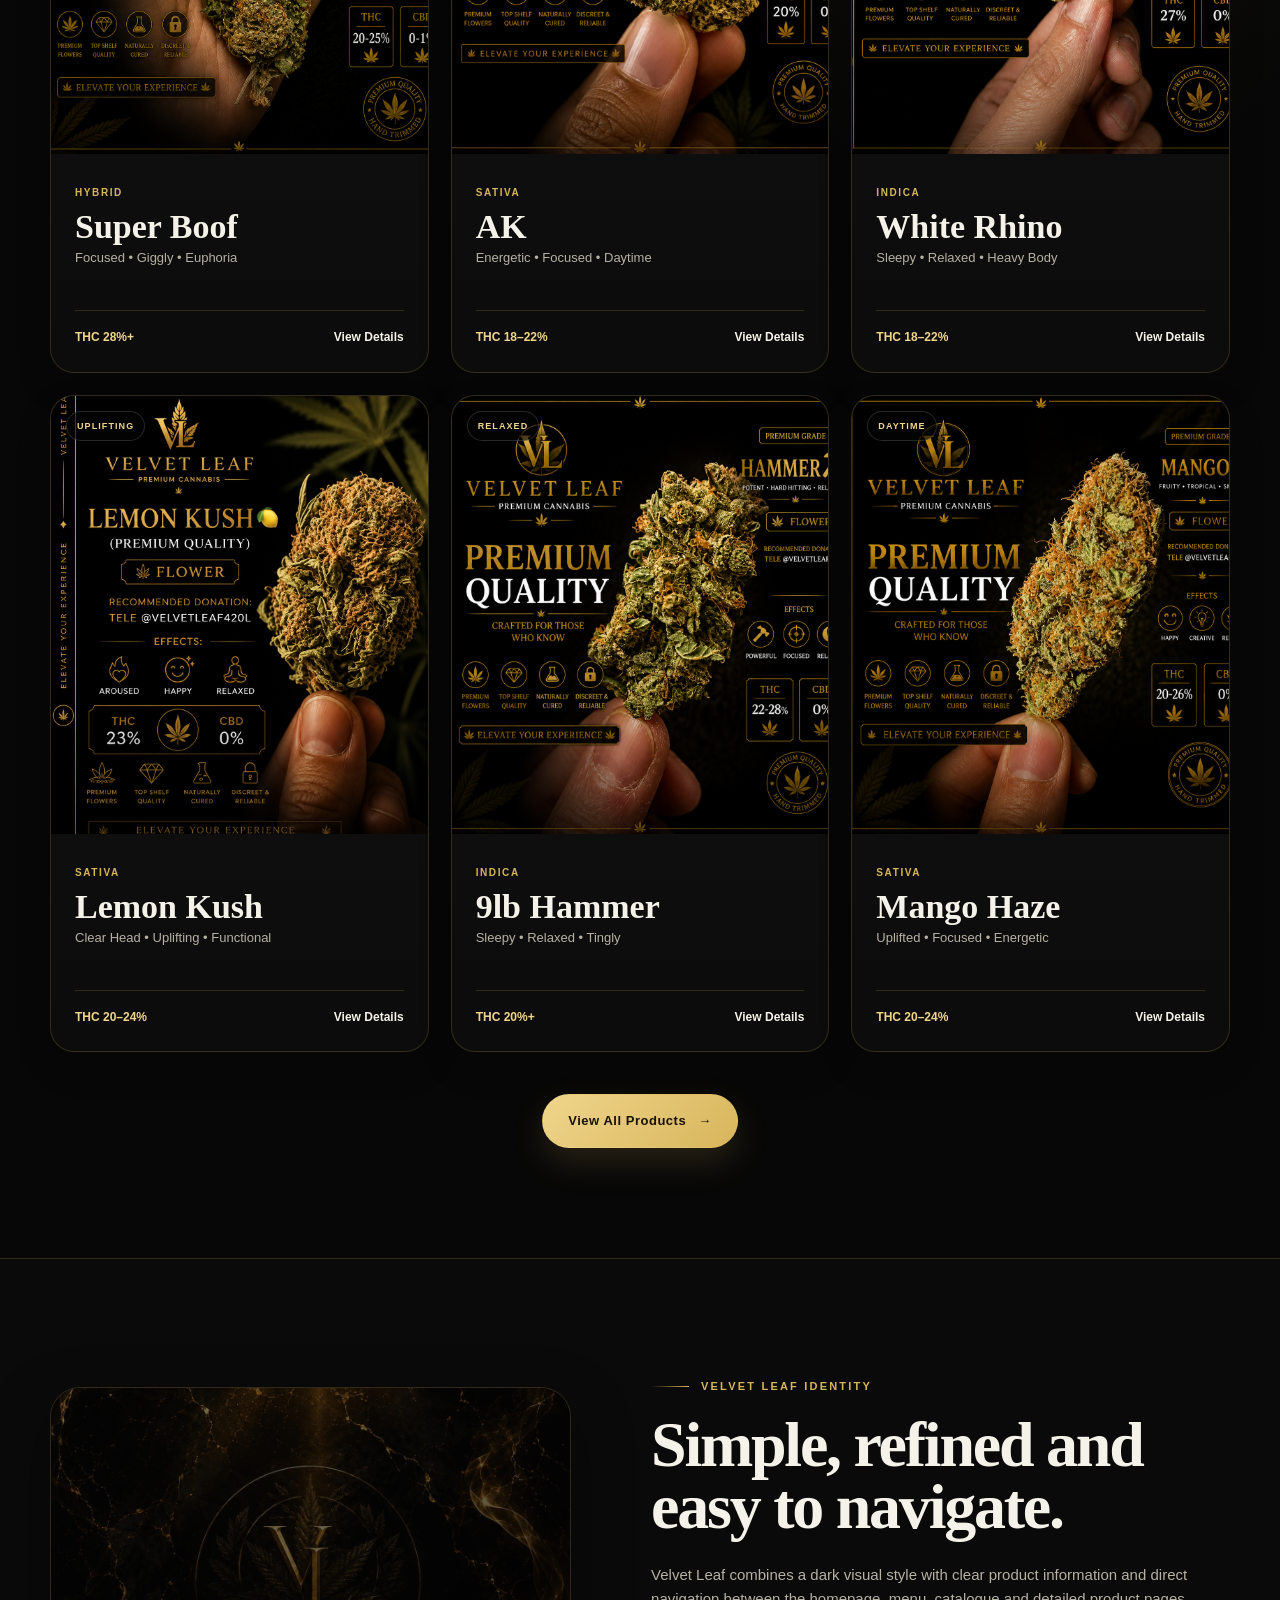
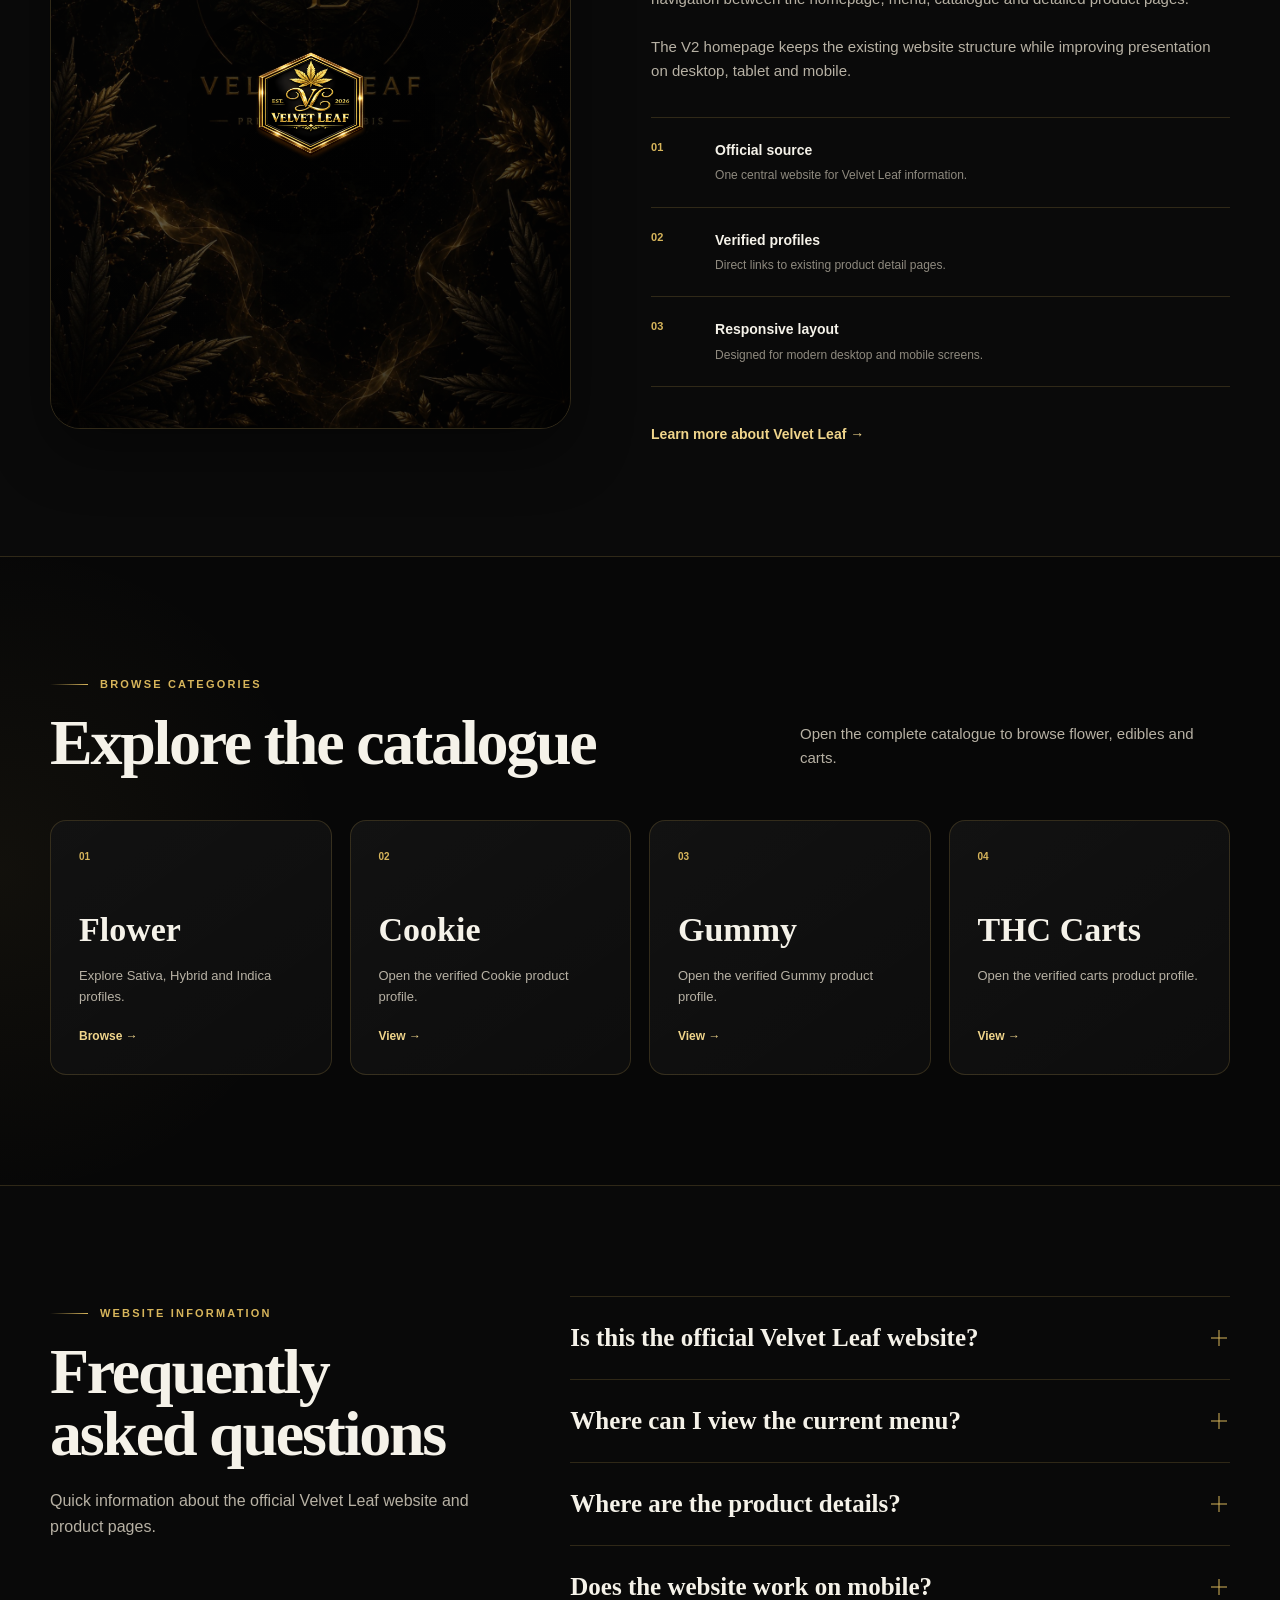
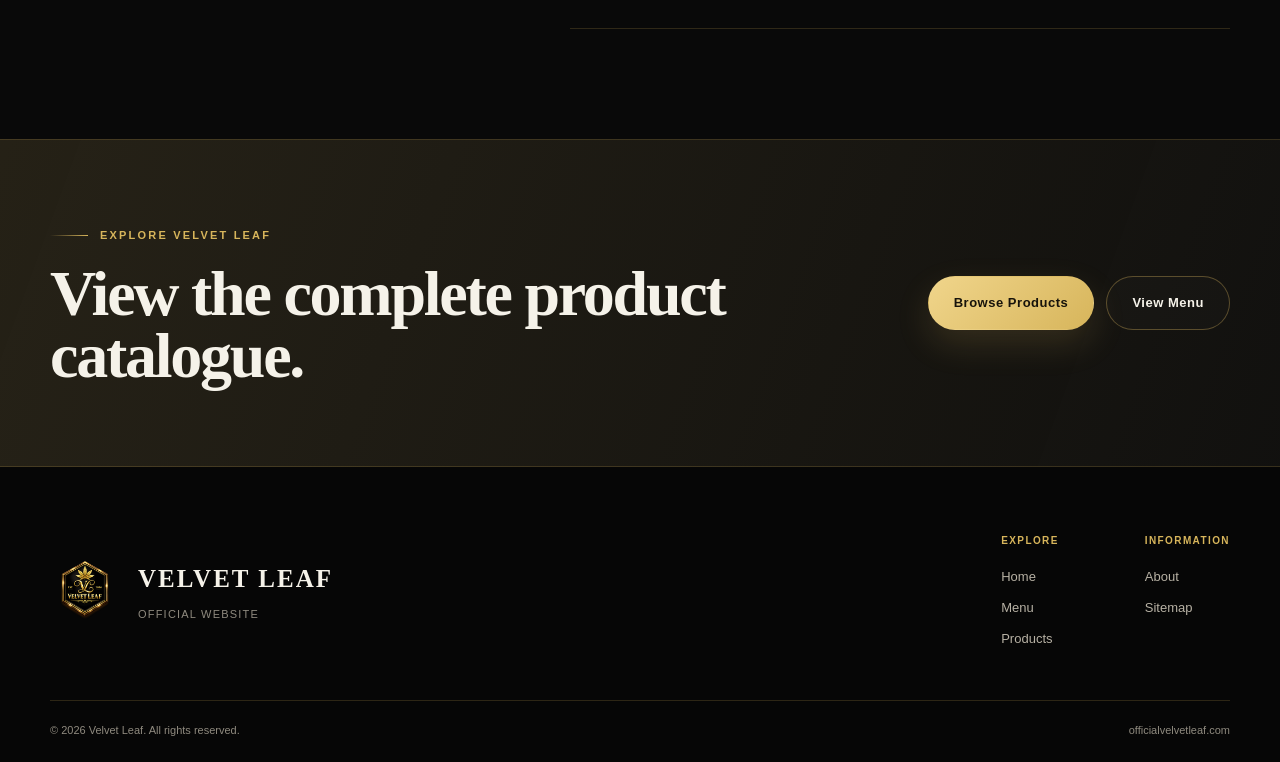
==== commit 845bc7aa: "Add Telegram floating button" ====
--- a/index.html
+++ b/index.html
@@ -308,7 +308,7 @@
           <article class="product-card">
             <div class="product-image">
               <span class="product-badge">RELAXED</span>
-              <img href="9ib-hammer.html" alt="9lb Hammer" width="800" height="920" loading="lazy">
+              <img src="9lb-hammer.jpg" alt="9lb Hammer" width="800" height="920" loading="lazy">
             </div>
 
             <div class="product-content">
@@ -575,5 +575,8 @@
   </button>
 
   <script src="script.js" defer></script>
+
+<a href="https://t.me/VelvetLeaf420L" class="fab-telegram" target="_blank" aria-label="Telegram">💬</a>
+
 </body>
 </html>
--- a/style.css
+++ b/style.css
@@ -1519,3 +1519,33 @@
     transition-duration: 0.01ms !important;
   }
 }
+
+
+.fab-telegram{
+position:fixed;
+right:20px;
+bottom:95px;
+width:56px;
+height:56px;
+border-radius:50%;
+display:flex;
+align-items:center;
+justify-content:center;
+background:#111;
+border:2px solid #d4af37;
+color:#d4af37;
+text-decoration:none;
+font-size:24px;
+z-index:9999;
+box-shadow:0 4px 14px rgba(0,0,0,.35);
+transition:.25s;
+}
+.fab-telegram:hover{
+transform:translateY(-3px) scale(1.08);
+background:#d4af37;
+color:#111;
+box-shadow:0 0 18px rgba(212,175,55,.7);
+}
+@media (max-width:768px){
+.fab-telegram{right:16px;bottom:88px;}
+}
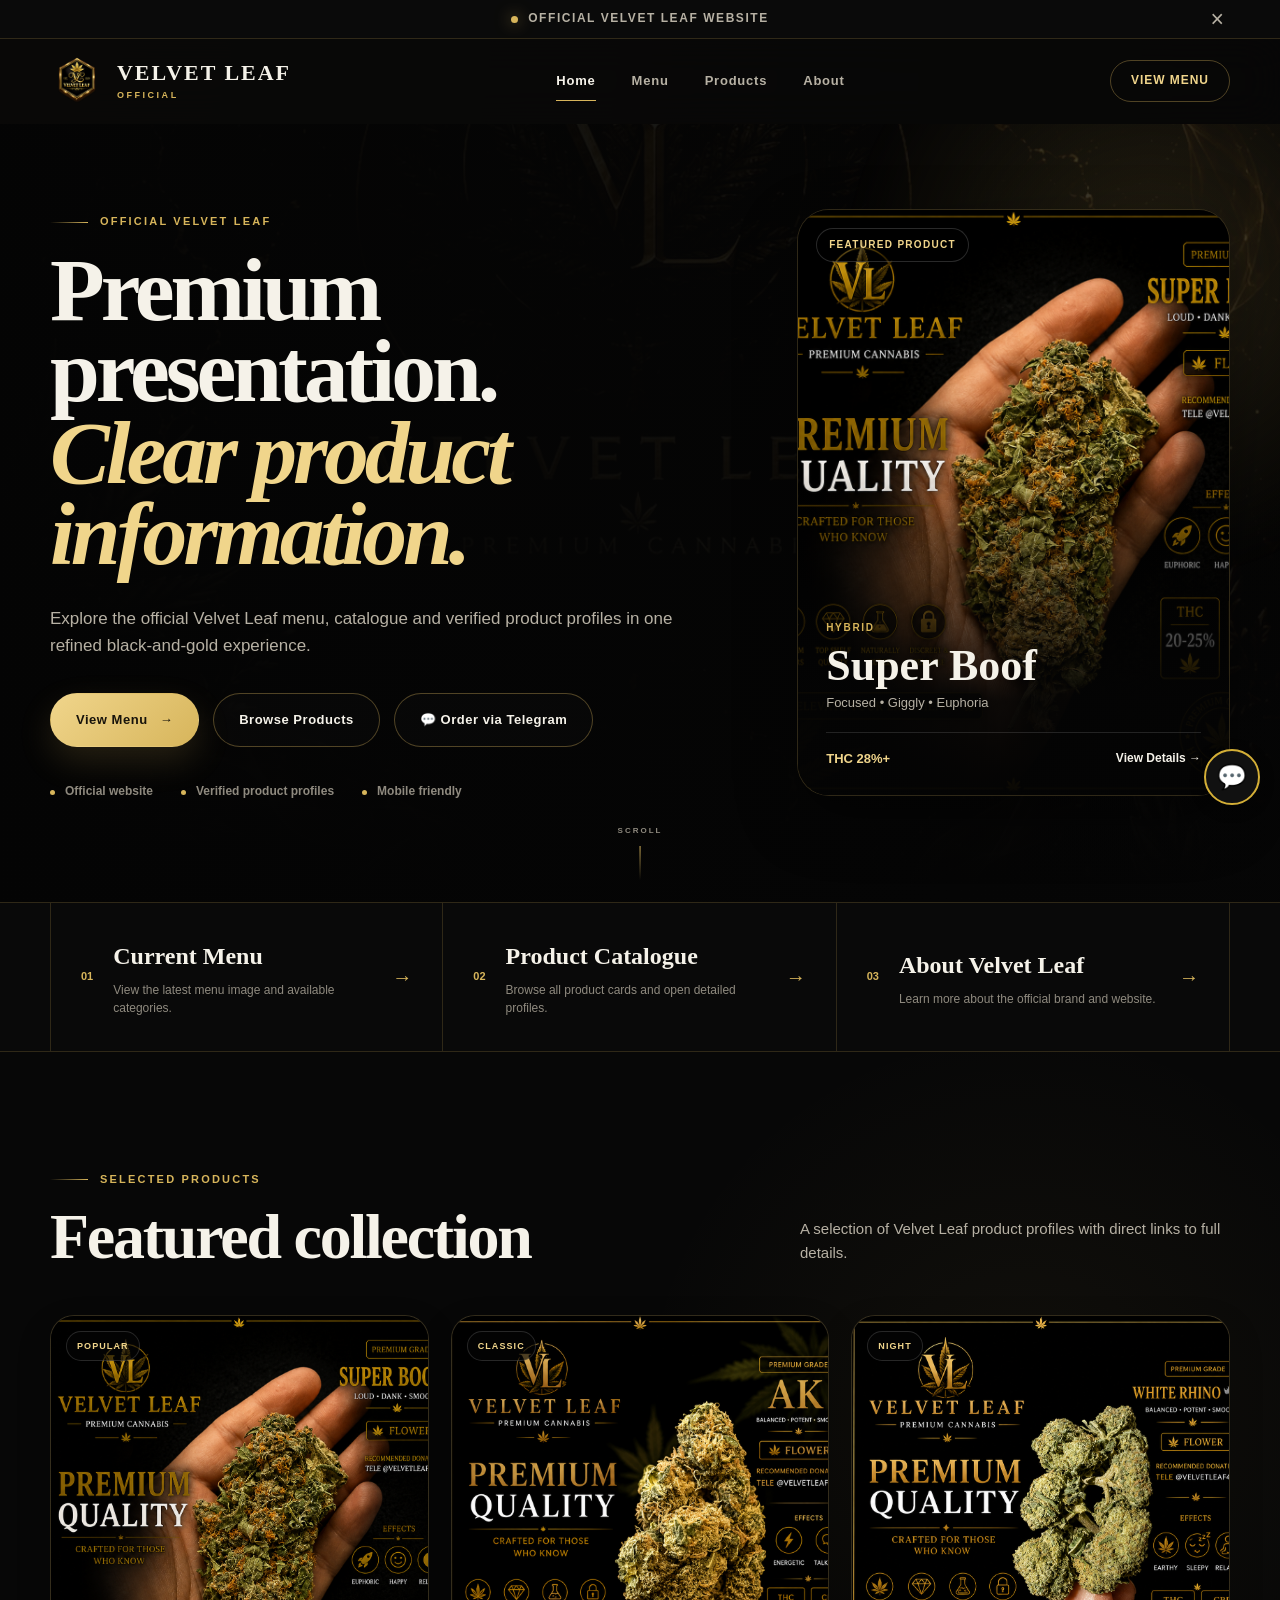
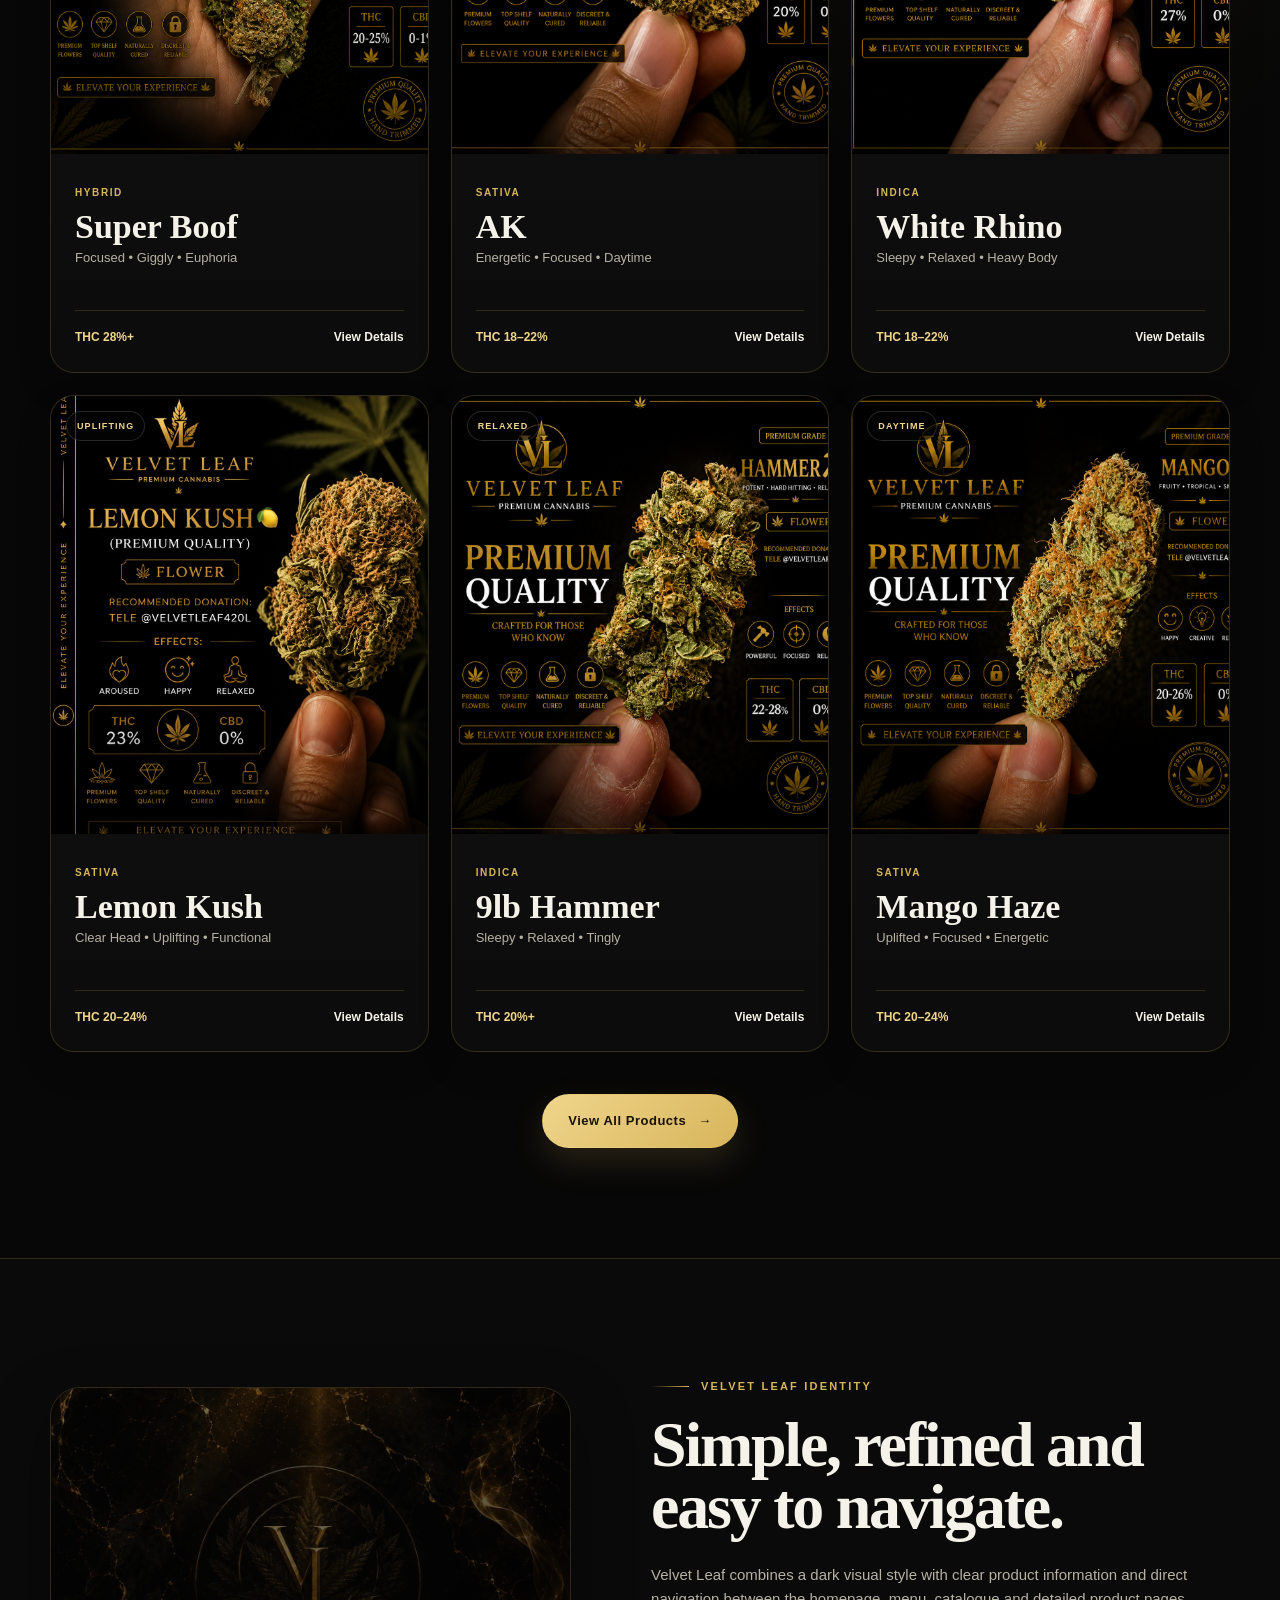
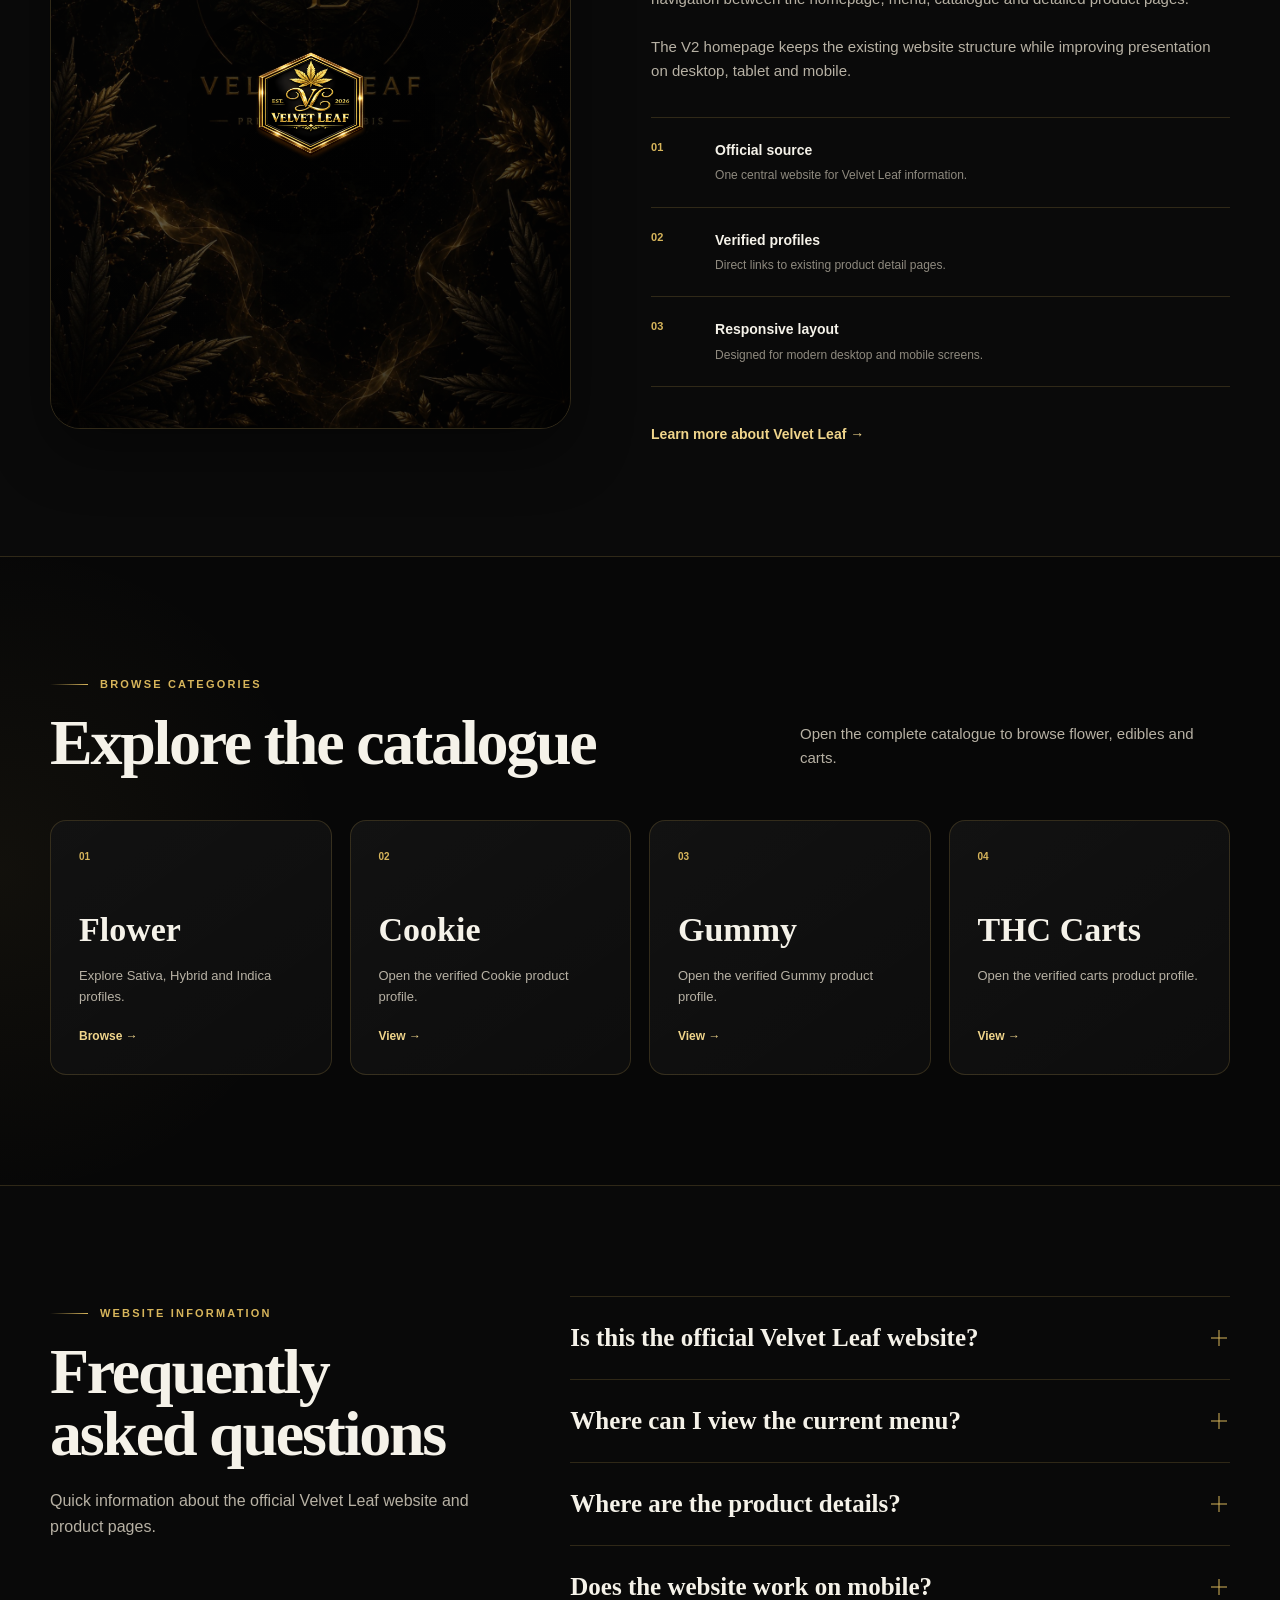
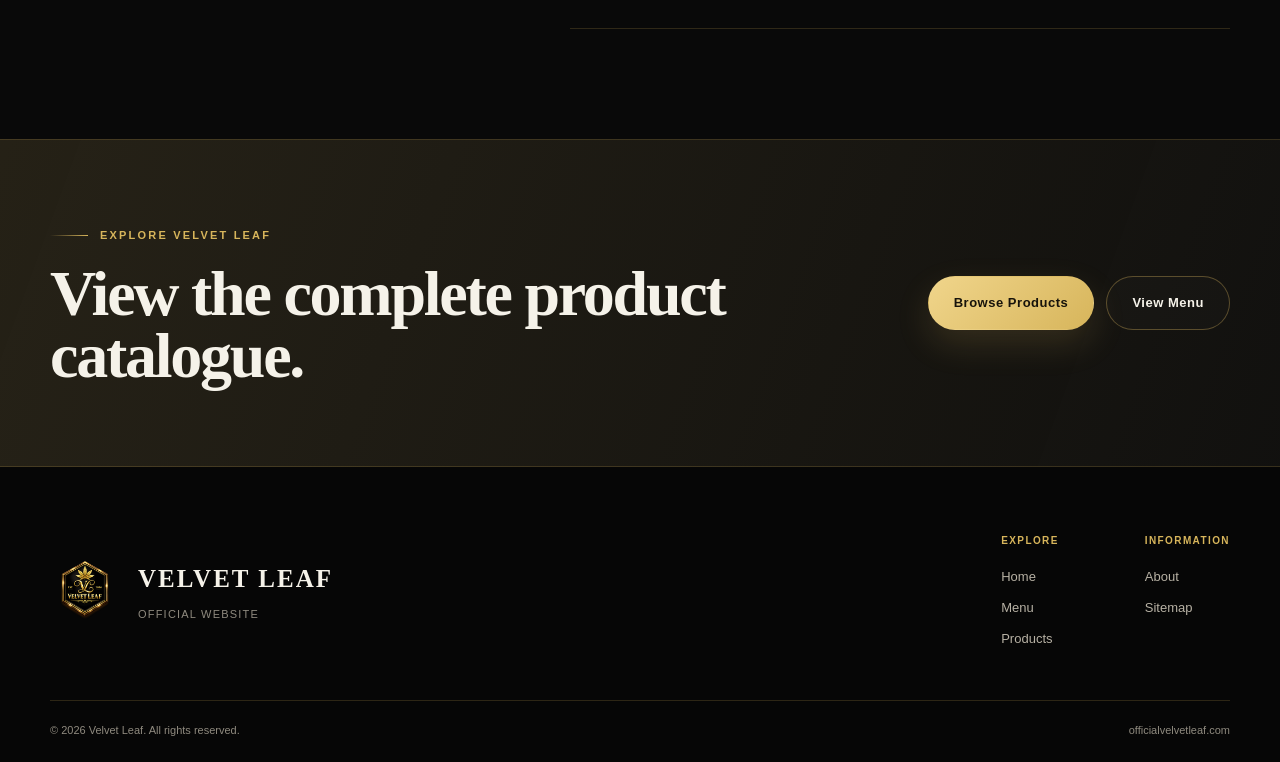
==== commit b1c2b7fe: "Add Hero Telegram button" ====
--- a/index.html
+++ b/index.html
@@ -146,6 +146,16 @@
             <a class="button button-secondary" href="products.html">
               Browse Products
             </a>
+
+            <a
+              class="button button-secondary"
+              href="https://t.me/VelvetLeaf420L"
+              target="_blank"
+              rel="noopener noreferrer"
+              aria-label="Order via Telegram"
+            >
+              💬 Order via Telegram
+            </a>
           </div>
 
           <ul class="hero-highlights">
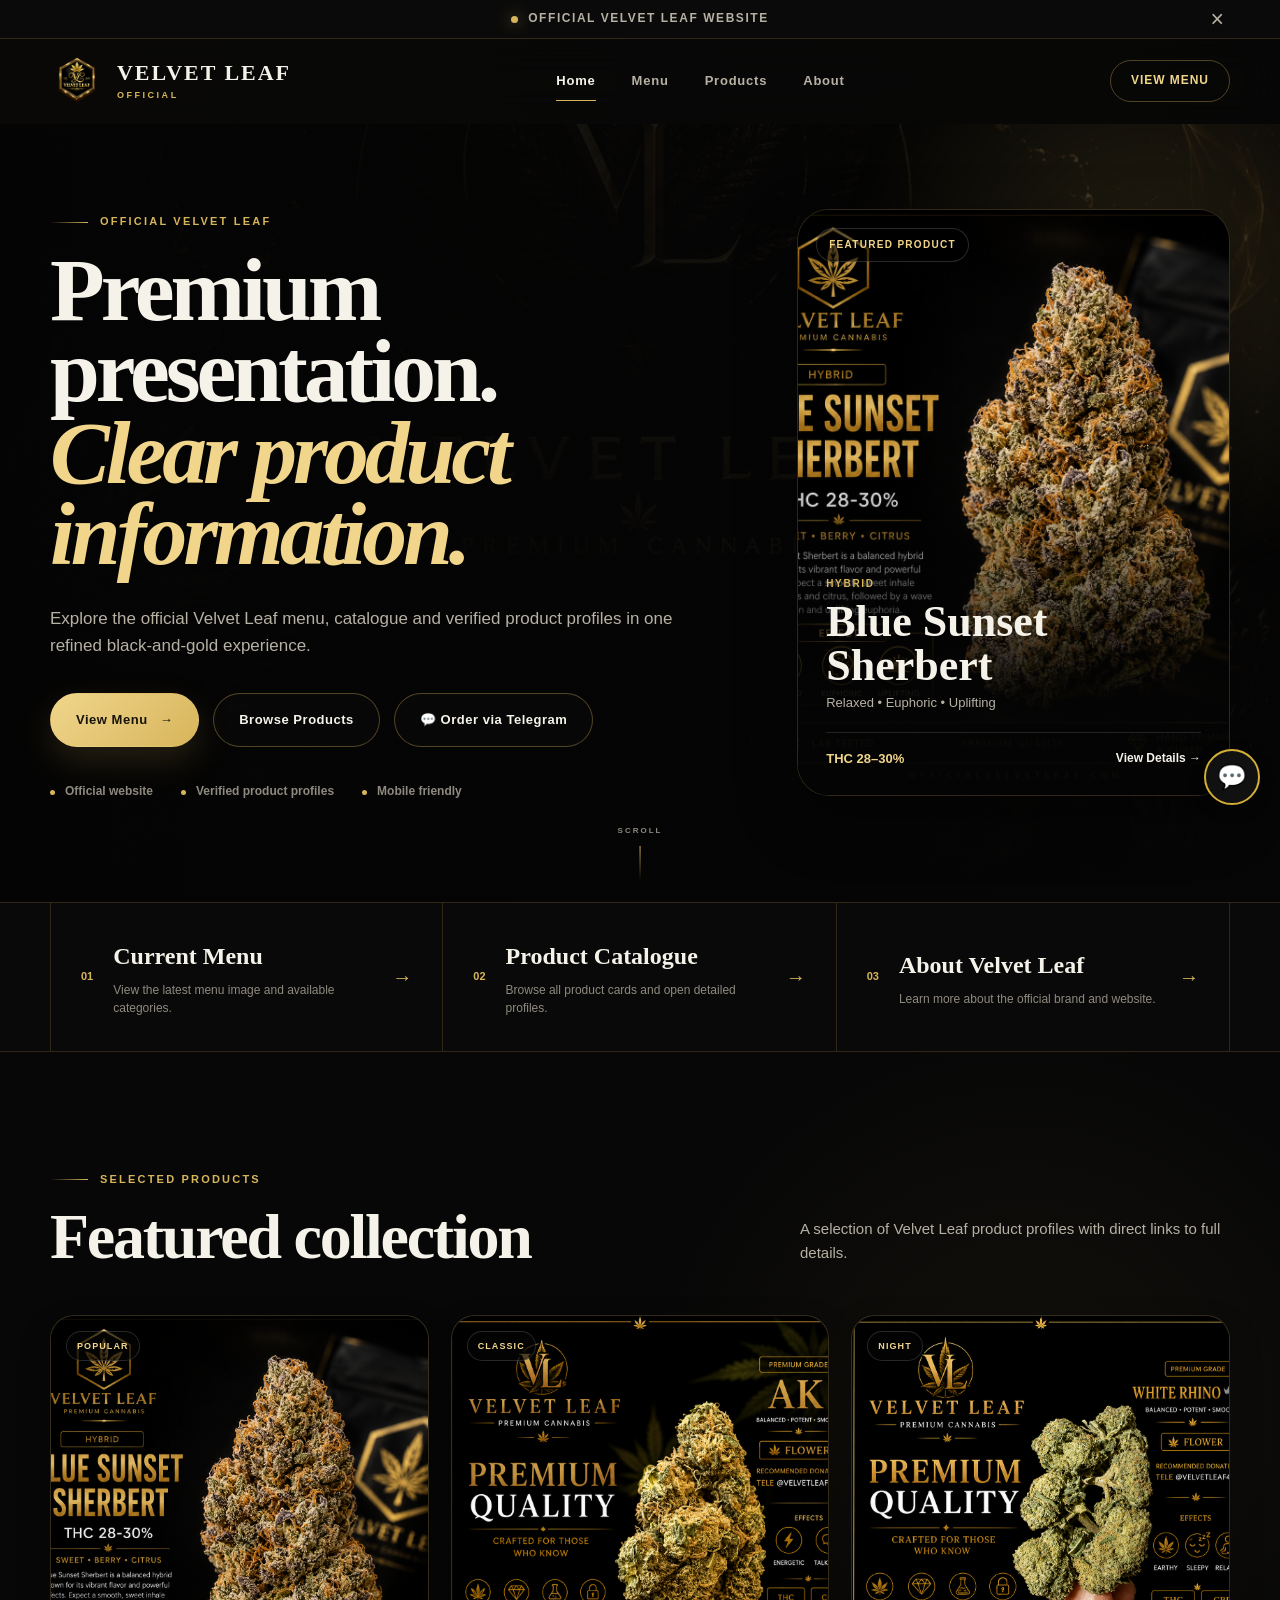
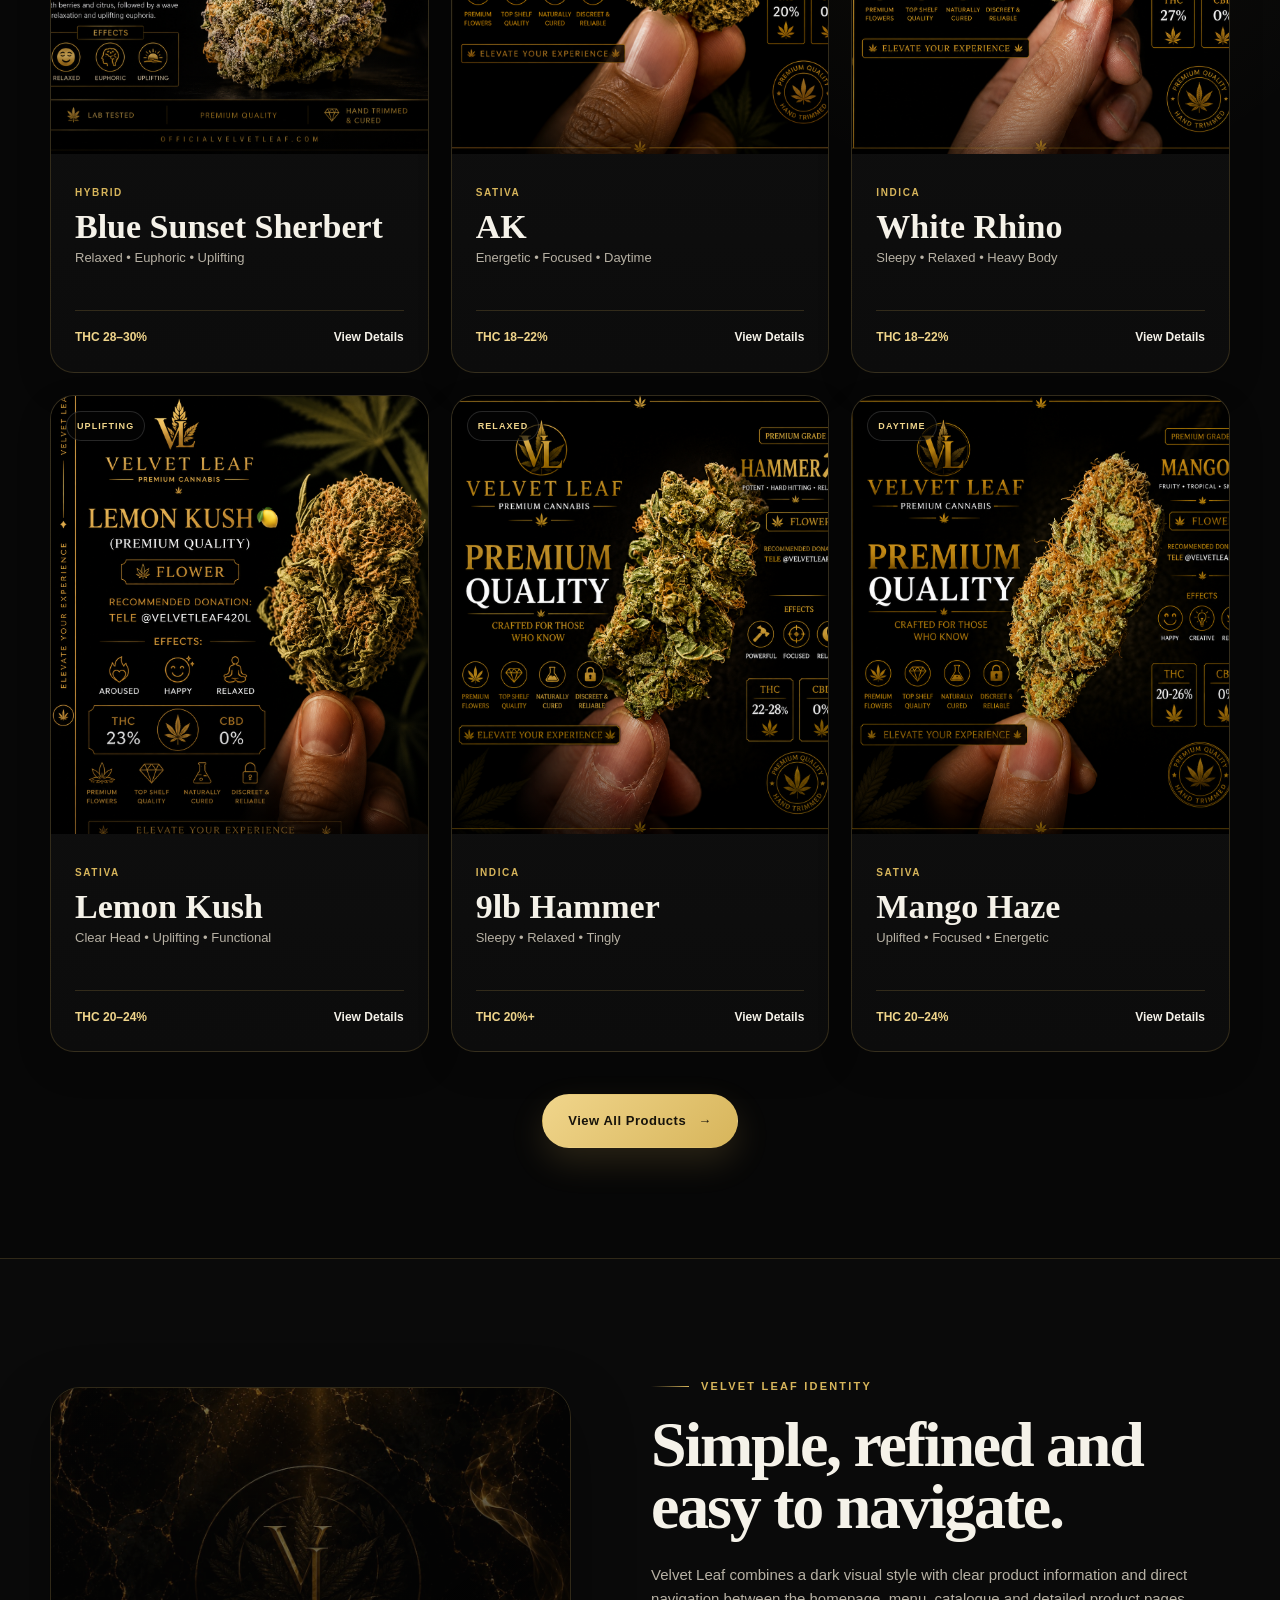
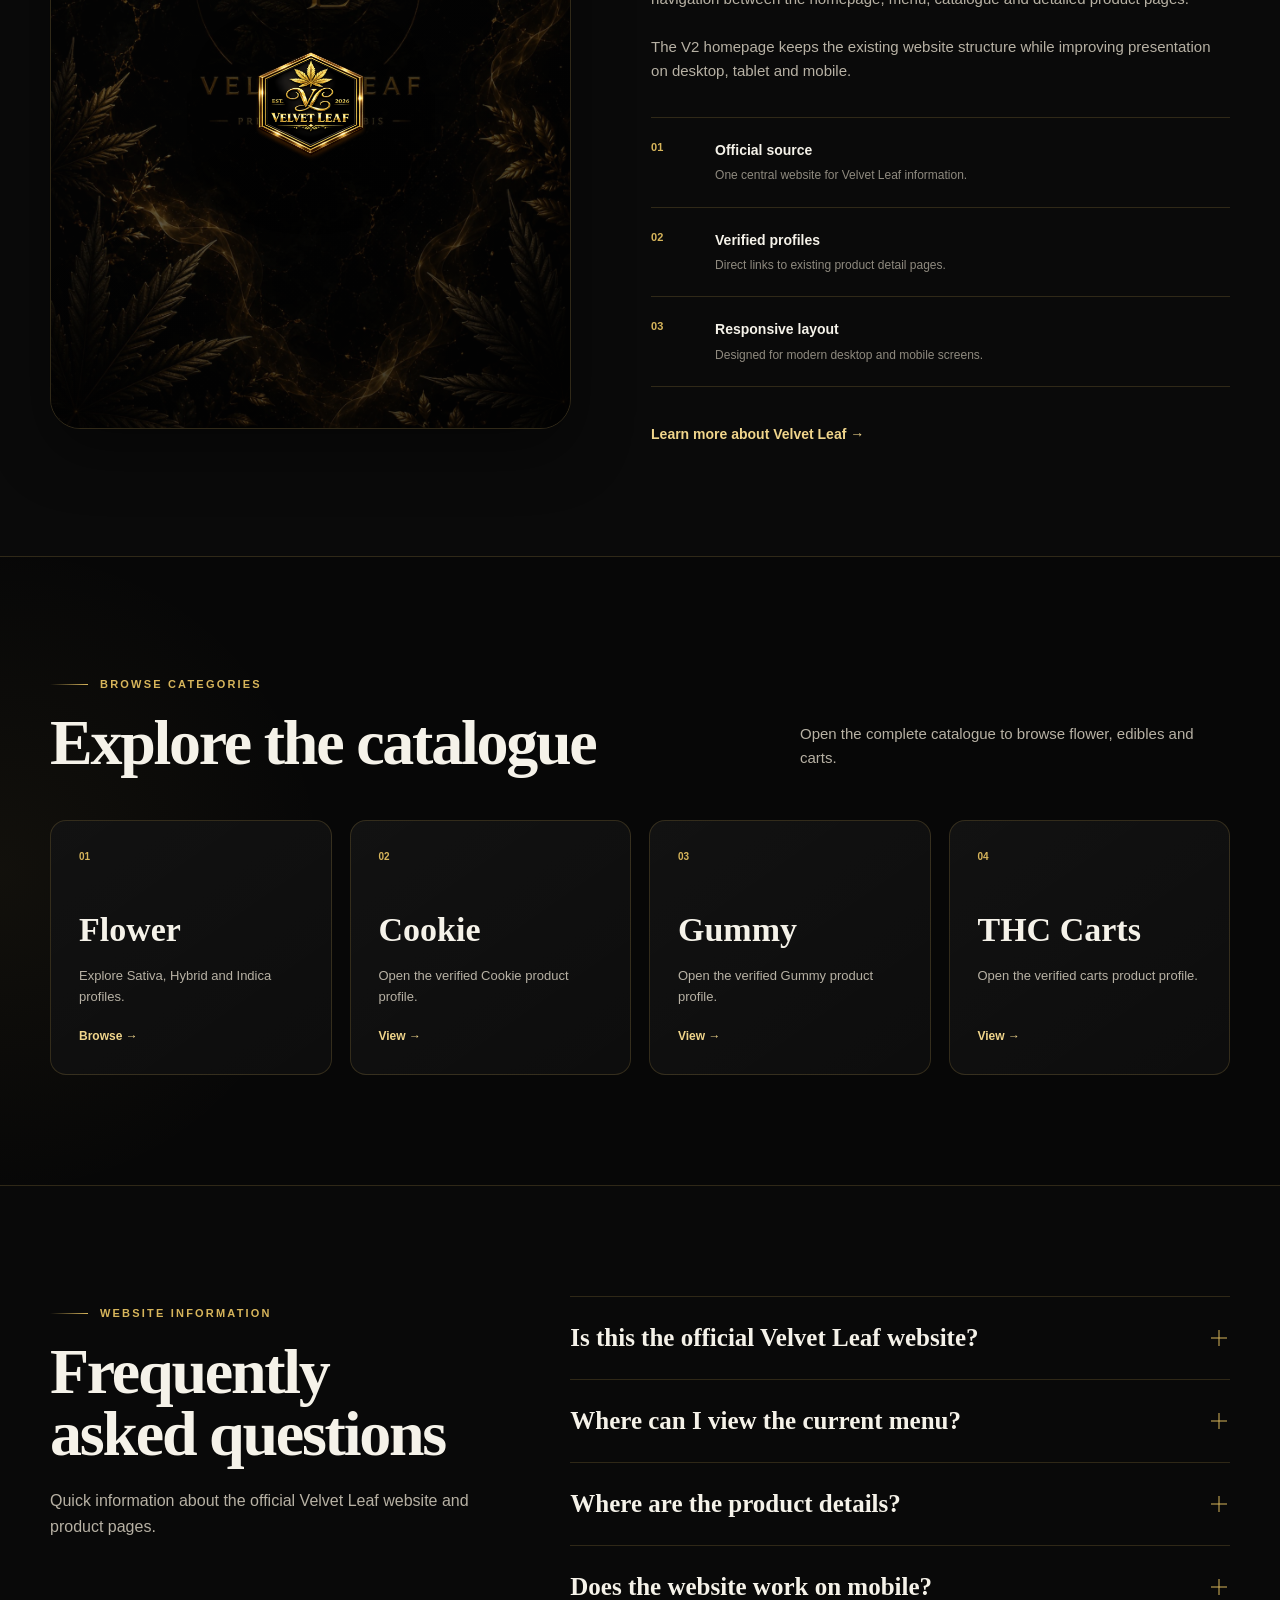
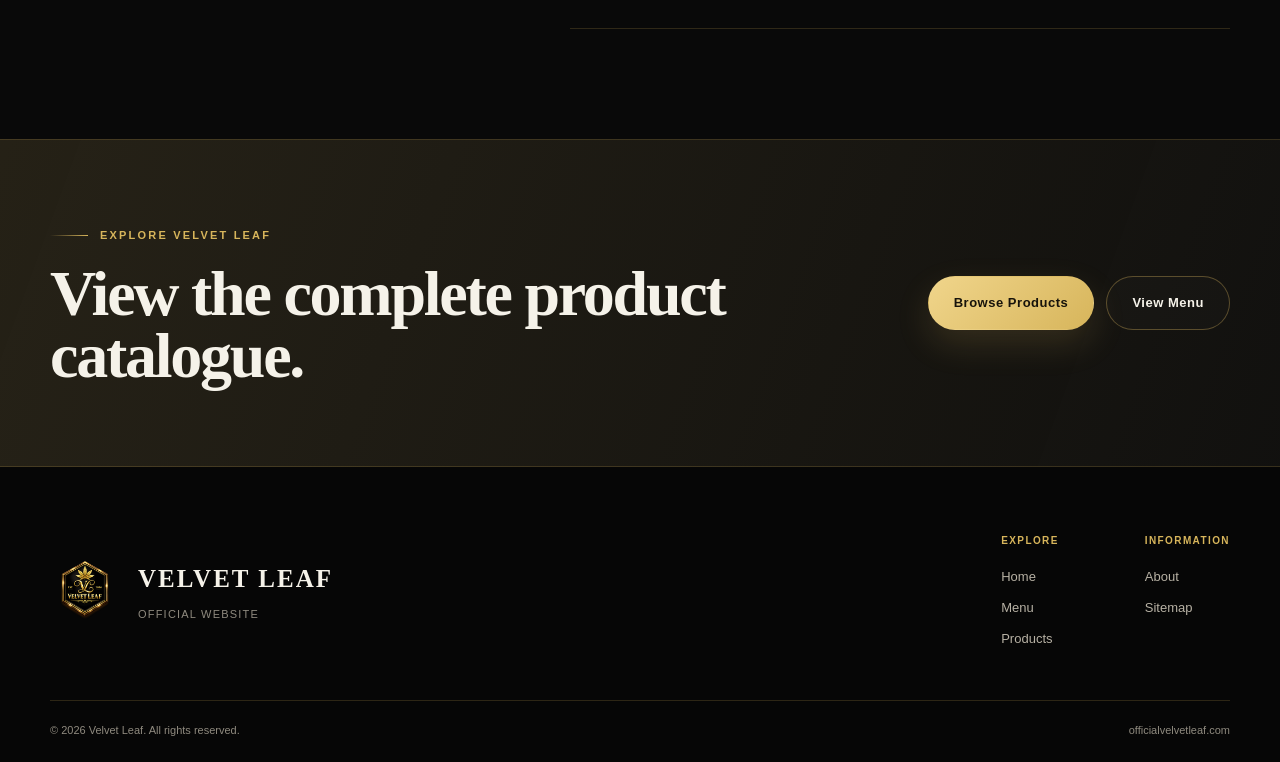
==== commit 2ae598e1: "Add files via upload" ====
--- a/index.html
+++ b/index.html
@@ -55,6 +55,17 @@
     ]
   }
   </script>
+
+  <!-- Google Analytics -->
+  <script async src="https://www.googletagmanager.com/gtag/js?id=G-1XTPHS5RFH"></script>
+  <script>
+    window.dataLayer = window.dataLayer || [];
+    function gtag(){dataLayer.push(arguments);}
+    gtag('js', new Date());
+
+    gtag('config', 'G-1XTPHS5RFH');
+  </script>
+
 </head>
 
 <body>
@@ -169,8 +180,8 @@
           <div class="hero-card-label">FEATURED PRODUCT</div>
 
           <img
-            src="super-boof.jpg"
-            alt="Super Boof"
+            src="blue-sunset-sherbert.jpg"
+            alt="Blue Sunset Sherbert"
             width="760"
             height="900"
             loading="eager"
@@ -178,12 +189,12 @@
 
           <div class="hero-feature-content">
             <span>HYBRID</span>
-            <h2>Super Boof</h2>
-            <p>Focused • Giggly • Euphoria</p>
+            <h2>Blue Sunset Sherbert</h2>
+            <p>Relaxed • Euphoric • Uplifting</p>
 
             <div class="hero-feature-bottom">
-              <strong>THC 28%+</strong>
-              <a href="super-boof.html">View Details →</a>
+              <strong>THC 28–30%</strong>
+              <a href="blue-sunset-sherbert.html">View Details →</a>
             </div>
           </div>
         </article>
@@ -246,17 +257,17 @@
           <article class="product-card featured-large">
             <div class="product-image">
               <span class="product-badge">POPULAR</span>
-              <img src="super-boof.jpg" alt="Super Boof" width="800" height="920" loading="lazy">
+              <img src="blue-sunset-sherbert.jpg" alt="Blue Sunset Sherbert" width="800" height="920" loading="lazy">
             </div>
 
             <div class="product-content">
               <span class="product-type">HYBRID</span>
-              <h3>Super Boof</h3>
-              <p>Focused • Giggly • Euphoria</p>
+              <h3>Blue Sunset Sherbert</h3>
+              <p>Relaxed • Euphoric • Uplifting</p>
 
               <div class="product-bottom">
-                <strong>THC 28%+</strong>
-                <a href="super-boof.html">View Details</a>
+                <strong>THC 28–30%</strong>
+                <a href="blue-sunset-sherbert.html">View Details</a>
               </div>
             </div>
           </article>
--- a/style.css
+++ b/style.css
@@ -1402,10 +1402,23 @@
     gap: 12px 18px;
   }
 
-  .hero-feature-card,
+  /* Mobile: keep the complete featured product image visible */
+  .hero-feature-card {
+    min-height: 0;
+    height: auto;
+  }
+
   .hero-feature-card > img {
-    min-height: 475px;
-    height: 475px;
+    width: 100%;
+    height: auto;
+    aspect-ratio: 4 / 4.65;
+    object-fit: contain;
+    object-position: center;
+    background: #0b0b0b;
+  }
+
+  .hero-feature-card:hover > img {
+    transform: none;
   }
 
   .hero-feature-content {
@@ -1440,8 +1453,19 @@
     font-size: clamp(40px, 12vw, 54px);
   }
 
+  /* Mobile: show full product artwork instead of cropping it */
   .product-image {
-    aspect-ratio: 1 / 1.08;
+    aspect-ratio: 4 / 4.65;
+    background: #0b0b0b;
+  }
+
+  .product-image img {
+    object-fit: contain;
+    object-position: center;
+  }
+
+  .product-card:hover .product-image img {
+    transform: none;
   }
 
   .brand-image {
@@ -1549,3 +1573,560 @@
 @media (max-width:768px){
 .fab-telegram{right:16px;bottom:88px;}
 }
+
+
+/* =========================================================
+   Velvet Leaf Menu V3 — mobile-first menu page
+   ========================================================= */
+
+.menu-page-v3 {
+  background:
+    radial-gradient(circle at 50% 0%, rgba(215, 181, 91, 0.09), transparent 34%),
+    #070707;
+}
+
+.menu-v3-topbar {
+  position: sticky;
+  top: 0;
+  z-index: 1000;
+  border-bottom: 1px solid var(--line);
+  background: rgba(7, 7, 7, 0.94);
+  backdrop-filter: blur(16px);
+  -webkit-backdrop-filter: blur(16px);
+}
+
+.menu-v3-topbar-inner {
+  width: min(1180px, calc(100% - 32px));
+  min-height: 76px;
+  margin-inline: auto;
+  display: flex;
+  align-items: center;
+  justify-content: space-between;
+  gap: 24px;
+}
+
+.menu-v3-brand {
+  display: inline-flex;
+  align-items: center;
+  gap: 12px;
+}
+
+.menu-v3-brand img {
+  width: 48px;
+  height: 48px;
+  object-fit: contain;
+}
+
+.menu-v3-brand span {
+  display: grid;
+  line-height: 1.05;
+}
+
+.menu-v3-brand strong {
+  font-family: "Cormorant Garamond", serif;
+  font-size: 20px;
+  letter-spacing: .08em;
+}
+
+.menu-v3-brand small {
+  margin-top: 6px;
+  color: var(--gold);
+  font-size: 8px;
+  font-weight: 800;
+  letter-spacing: .2em;
+}
+
+.menu-v3-nav {
+  display: flex;
+  align-items: center;
+  gap: 26px;
+}
+
+.menu-v3-nav a {
+  color: var(--muted);
+  font-size: 13px;
+  font-weight: 700;
+}
+
+.menu-v3-nav a.active {
+  color: var(--gold-light);
+}
+
+.menu-v3-nav-telegram {
+  padding: 9px 15px;
+  border: 1px solid var(--line-strong);
+  border-radius: 999px;
+}
+
+.menu-v3-intro {
+  width: min(920px, calc(100% - 32px));
+  margin: 0 auto;
+  padding: 74px 0 48px;
+  text-align: center;
+}
+
+.menu-v3-kicker,
+.menu-v3-tier {
+  margin: 0;
+  color: var(--gold);
+  font-size: 12px;
+  font-weight: 800;
+  letter-spacing: .2em;
+}
+
+.menu-v3-intro h1 {
+  margin: 10px 0 10px;
+  font-family: "Cormorant Garamond", serif;
+  font-size: clamp(44px, 8vw, 78px);
+  line-height: .98;
+}
+
+.menu-v3-lead {
+  max-width: 630px;
+  margin: 0 auto;
+  color: var(--muted);
+  font-size: 17px;
+}
+
+.menu-v3-service-grid {
+  margin-top: 34px;
+  display: grid;
+  grid-template-columns: repeat(3, 1fr);
+  gap: 12px;
+}
+
+.menu-v3-service-grid div {
+  padding: 18px;
+  border: 1px solid var(--line);
+  border-radius: 15px;
+  background: rgba(255,255,255,.018);
+}
+
+.menu-v3-service-grid strong,
+.menu-v3-service-grid span {
+  display: block;
+}
+
+.menu-v3-service-grid strong {
+  font-size: 15px;
+}
+
+.menu-v3-service-grid span {
+  margin-top: 4px;
+  color: var(--muted-2);
+  font-size: 12px;
+}
+
+.menu-v3-content {
+  width: min(1180px, calc(100% - 32px));
+  margin: 0 auto;
+  padding-bottom: 90px;
+}
+
+.menu-v3-category {
+  margin-bottom: 52px;
+}
+
+.menu-v3-banner {
+  width: 100%;
+  aspect-ratio: 16 / 8.6;
+  object-fit: cover;
+  border: 1px solid var(--line-strong);
+  border-radius: 20px;
+  box-shadow: var(--shadow);
+}
+
+.menu-v3-products {
+  margin-top: 16px;
+  display: grid;
+  grid-template-columns: repeat(2, minmax(0, 1fr));
+  gap: 16px;
+}
+
+.menu-v3-products.one-column {
+  grid-template-columns: minmax(0, 1fr);
+}
+
+.menu-v3-product {
+  position: relative;
+  padding: 26px;
+  border: 1px solid var(--line);
+  border-radius: 20px;
+  background:
+    linear-gradient(145deg, rgba(255,255,255,.026), rgba(255,255,255,.008)),
+    var(--panel);
+  box-shadow: 0 18px 42px rgba(0,0,0,.23);
+}
+
+.menu-v3-badge {
+  display: inline-flex;
+  margin-bottom: 15px;
+  padding: 6px 10px;
+  border: 1px solid var(--line-strong);
+  border-radius: 999px;
+  color: var(--gold-light);
+  font-size: 10px;
+  font-weight: 800;
+  letter-spacing: .12em;
+}
+
+.menu-v3-product-heading {
+  display: flex;
+  justify-content: space-between;
+  align-items: flex-start;
+  gap: 18px;
+}
+
+.menu-v3-product h2 {
+  margin: 5px 0 0;
+  font-family: "Cormorant Garamond", serif;
+  font-size: 38px;
+  line-height: 1;
+}
+
+.menu-v3-type {
+  display: inline-block;
+  margin-top: 8px;
+  color: var(--muted);
+  font-size: 15px;
+}
+
+.menu-v3-thc {
+  flex-shrink: 0;
+  color: var(--gold-light);
+  font-size: 17px;
+}
+
+.menu-v3-price-grid {
+  margin-top: 24px;
+  display: grid;
+  grid-template-columns: repeat(3, 1fr);
+  gap: 9px;
+}
+
+.menu-v3-price-grid.two-prices {
+  grid-template-columns: repeat(2, 1fr);
+}
+
+.menu-v3-price-grid div,
+.menu-v3-single-price {
+  padding: 14px;
+  border: 1px solid var(--line);
+  border-radius: 13px;
+  background: #0b0b0b;
+  text-align: center;
+}
+
+.menu-v3-price-grid span,
+.menu-v3-price-grid strong,
+.menu-v3-single-price span,
+.menu-v3-single-price strong {
+  display: block;
+}
+
+.menu-v3-price-grid span,
+.menu-v3-single-price span {
+  color: var(--muted);
+  font-size: 13px;
+}
+
+.menu-v3-price-grid strong,
+.menu-v3-single-price strong {
+  margin-top: 3px;
+  color: var(--gold-light);
+  font-size: 22px;
+}
+
+.menu-v3-single-price {
+  margin-top: 24px;
+}
+
+.menu-v3-effects {
+  margin-top: 18px;
+  display: flex;
+  flex-wrap: wrap;
+  gap: 8px;
+}
+
+.menu-v3-effects span {
+  padding: 8px 12px;
+  border: 1px solid var(--line);
+  border-radius: 999px;
+  color: #d8d3c8;
+  font-size: 14px;
+}
+
+.menu-v3-order {
+  width: 100%;
+  min-height: 52px;
+  margin-top: 22px;
+  padding: 13px 18px;
+  display: inline-flex;
+  align-items: center;
+  justify-content: center;
+  border: 1px solid var(--gold);
+  border-radius: 13px;
+  background: linear-gradient(135deg, var(--gold-light), var(--gold));
+  color: #0b0b0b;
+  font-size: 14px;
+  font-weight: 900;
+  letter-spacing: .045em;
+  transition: transform var(--transition), box-shadow var(--transition);
+}
+
+.menu-v3-order:hover {
+  transform: translateY(-2px);
+  box-shadow: 0 12px 30px rgba(215,181,91,.2);
+}
+
+.menu-v3-reward {
+  margin-top: 12px;
+  padding: 32px;
+  display: grid;
+  grid-template-columns: 1fr 310px;
+  align-items: center;
+  gap: 28px;
+  border: 1px solid var(--line-strong);
+  border-radius: 20px;
+  background:
+    radial-gradient(circle at right, rgba(215,181,91,.12), transparent 42%),
+    var(--panel);
+}
+
+.menu-v3-reward h2 {
+  margin: 8px 0 7px;
+  font-family: "Cormorant Garamond", serif;
+  font-size: 39px;
+  line-height: 1;
+}
+
+.menu-v3-reward p:last-child {
+  margin: 0;
+  color: var(--muted);
+}
+
+.menu-v3-reward .menu-v3-order {
+  margin-top: 0;
+}
+
+.menu-v3-back {
+  padding: 38px 0 0;
+  text-align: center;
+}
+
+.menu-v3-back a {
+  color: var(--gold-light);
+  font-weight: 700;
+}
+
+@media (max-width: 760px) {
+  .menu-v3-topbar-inner {
+    min-height: 68px;
+  }
+
+  .menu-v3-brand img {
+    width: 42px;
+    height: 42px;
+  }
+
+  .menu-v3-brand strong {
+    font-size: 17px;
+  }
+
+  .menu-v3-brand small {
+    font-size: 7px;
+  }
+
+  .menu-v3-nav a:not(.menu-v3-nav-telegram) {
+    display: none;
+  }
+
+  .menu-v3-nav-telegram {
+    padding: 8px 12px;
+    font-size: 12px !important;
+  }
+
+  .menu-v3-intro {
+    padding: 54px 0 34px;
+  }
+
+  .menu-v3-intro h1 {
+    font-size: 48px;
+  }
+
+  .menu-v3-lead {
+    font-size: 16px;
+  }
+
+  .menu-v3-service-grid {
+    grid-template-columns: 1fr;
+  }
+
+  .menu-v3-service-grid div {
+    padding: 14px 16px;
+  }
+
+  .menu-v3-category {
+    margin-bottom: 38px;
+  }
+
+   .menu-v3-banner {
+    aspect-ratio: auto;
+    height: auto;
+    object-fit: contain;
+    object-position: center;
+    border-radius: 16px;
+  }
+
+  .menu-v3-products,
+  .menu-v3-products.one-column {
+    grid-template-columns: 1fr;
+  }
+
+  .menu-v3-product {
+    padding: 22px 18px;
+    border-radius: 16px;
+  }
+
+  .menu-v3-product-heading {
+    display: block;
+  }
+
+  .menu-v3-product h2 {
+    font-size: 34px;
+  }
+
+  .menu-v3-type {
+    font-size: 16px;
+  }
+
+  .menu-v3-thc {
+    display: block;
+    margin-top: 16px;
+    font-size: 18px;
+  }
+
+  .menu-v3-price-grid {
+    margin-top: 19px;
+    gap: 7px;
+  }
+
+  .menu-v3-price-grid div {
+    padding: 12px 5px;
+  }
+
+  .menu-v3-price-grid span {
+    font-size: 12px;
+  }
+
+  .menu-v3-price-grid strong {
+    font-size: 20px;
+  }
+
+  .menu-v3-effects span {
+    font-size: 15px;
+  }
+
+  .menu-v3-order {
+    min-height: 56px;
+    font-size: 15px;
+  }
+
+  .menu-v3-reward {
+    padding: 25px 19px;
+    grid-template-columns: 1fr;
+  }
+
+  .menu-v3-reward h2 {
+    font-size: 35px;
+  }
+}
+
+@media (max-width: 390px) {
+  .menu-v3-content,
+  .menu-v3-intro,
+  .menu-v3-topbar-inner {
+    width: min(100% - 22px, 1180px);
+  }
+
+  .menu-v3-intro h1 {
+    font-size: 42px;
+  }
+
+  .menu-v3-banner {
+    aspect-ratio: auto;
+    height: auto;
+    object-fit: contain;
+  }
+
+  .menu-v3-price-grid strong {
+    font-size: 18px;
+  }
+}
+
+/* =========================================================
+   FINAL MOBILE HOMEPAGE IMAGE FIX
+   Keeps the full featured/product artwork visible on phones.
+   ========================================================= */
+@media (max-width: 620px) {
+  .hero-feature-card {
+    min-height: 0 !important;
+    height: auto !important;
+    overflow: hidden;
+  }
+
+  .hero-feature-card::after {
+    display: none !important;
+  }
+
+  .hero-feature-card > img {
+    display: block;
+    width: 100% !important;
+    height: auto !important;
+    min-height: 0 !important;
+    aspect-ratio: auto !important;
+    object-fit: contain !important;
+    object-position: center !important;
+    background: #0b0b0b;
+    transform: none !important;
+  }
+
+  .hero-card-label {
+    top: 14px;
+    left: 14px;
+  }
+
+  .hero-feature-content {
+    position: static !important;
+    padding: 22px 20px 24px;
+    background: #0d0d0d;
+  }
+
+  .hero-feature-content h2 {
+    font-size: 36px;
+  }
+
+  .hero-feature-bottom {
+    flex-wrap: wrap;
+  }
+
+  .product-image {
+    height: auto !important;
+    aspect-ratio: auto !important;
+  }
+
+  .product-image::after {
+    display: none !important;
+  }
+
+  .product-image img {
+    display: block;
+    width: 100% !important;
+    height: auto !important;
+    aspect-ratio: auto !important;
+    object-fit: contain !important;
+    object-position: center !important;
+    transform: none !important;
+    background: #0b0b0b;
+  }
+}
